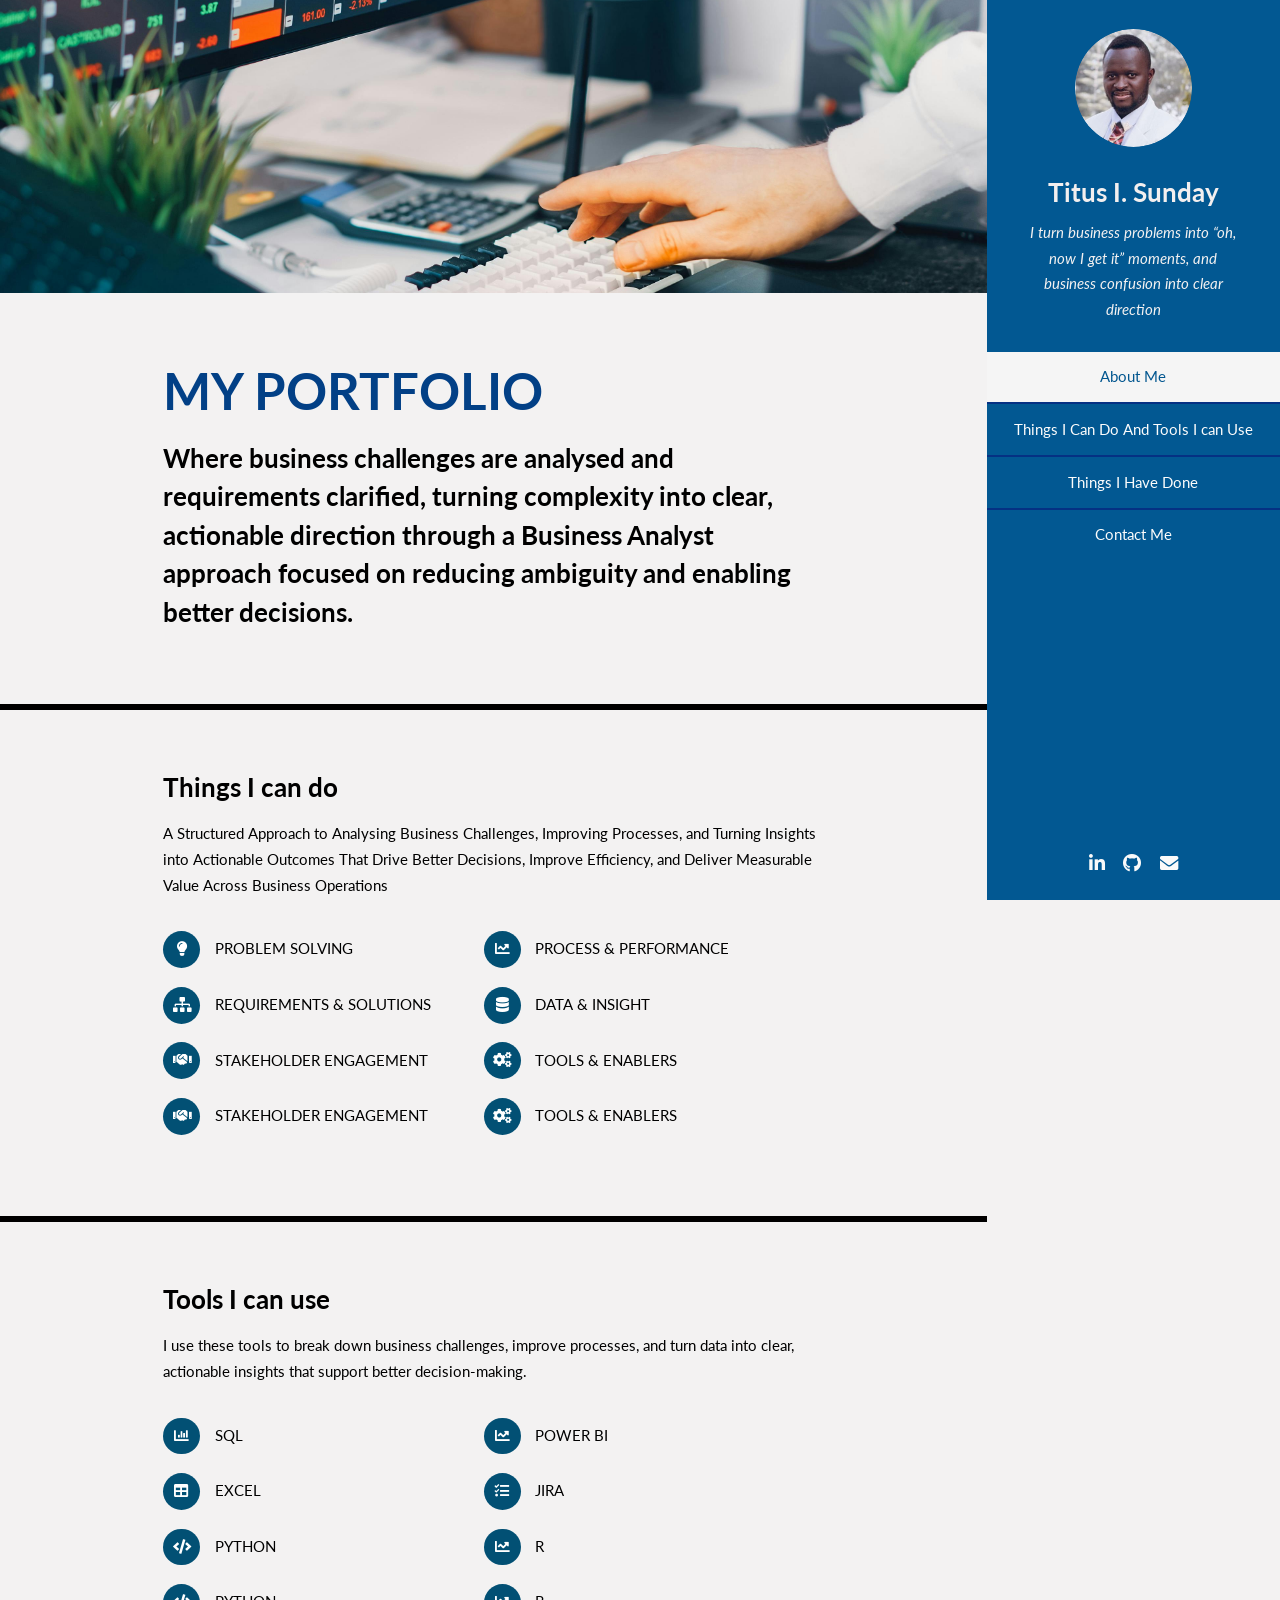
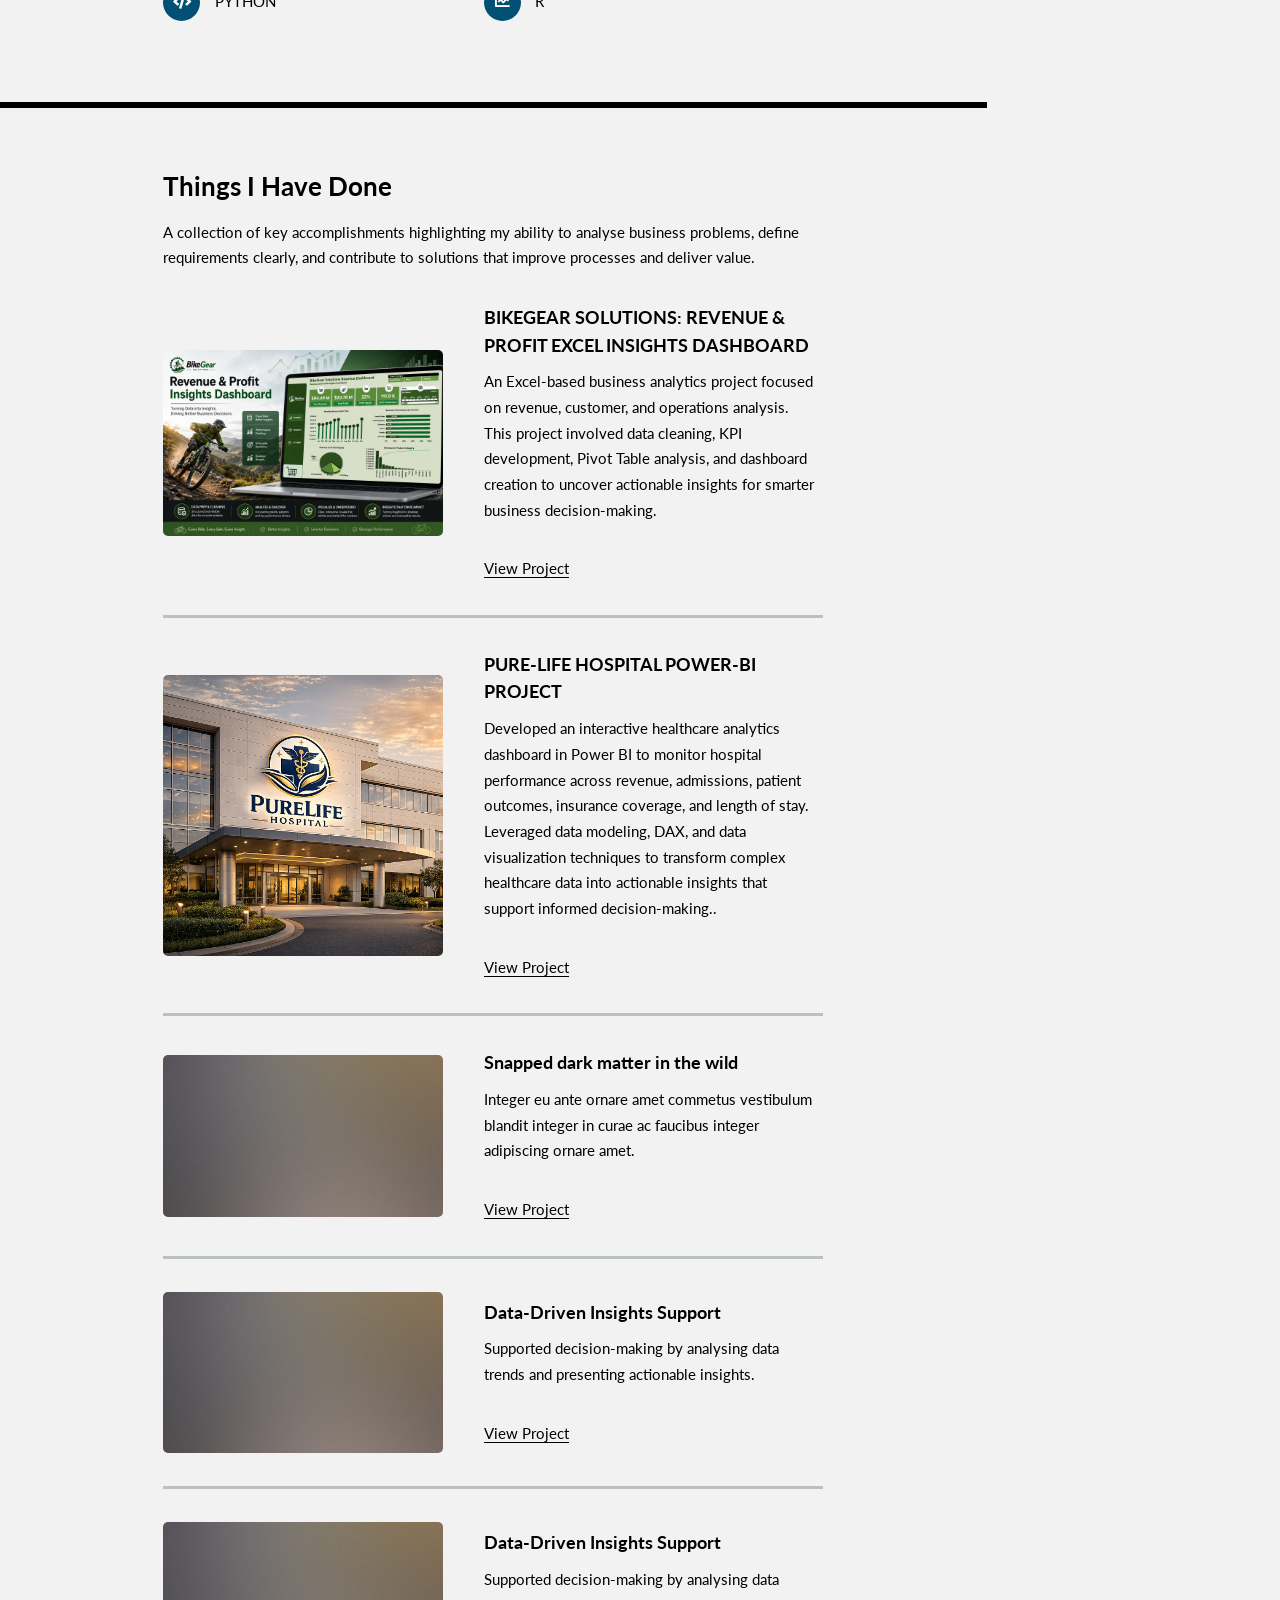
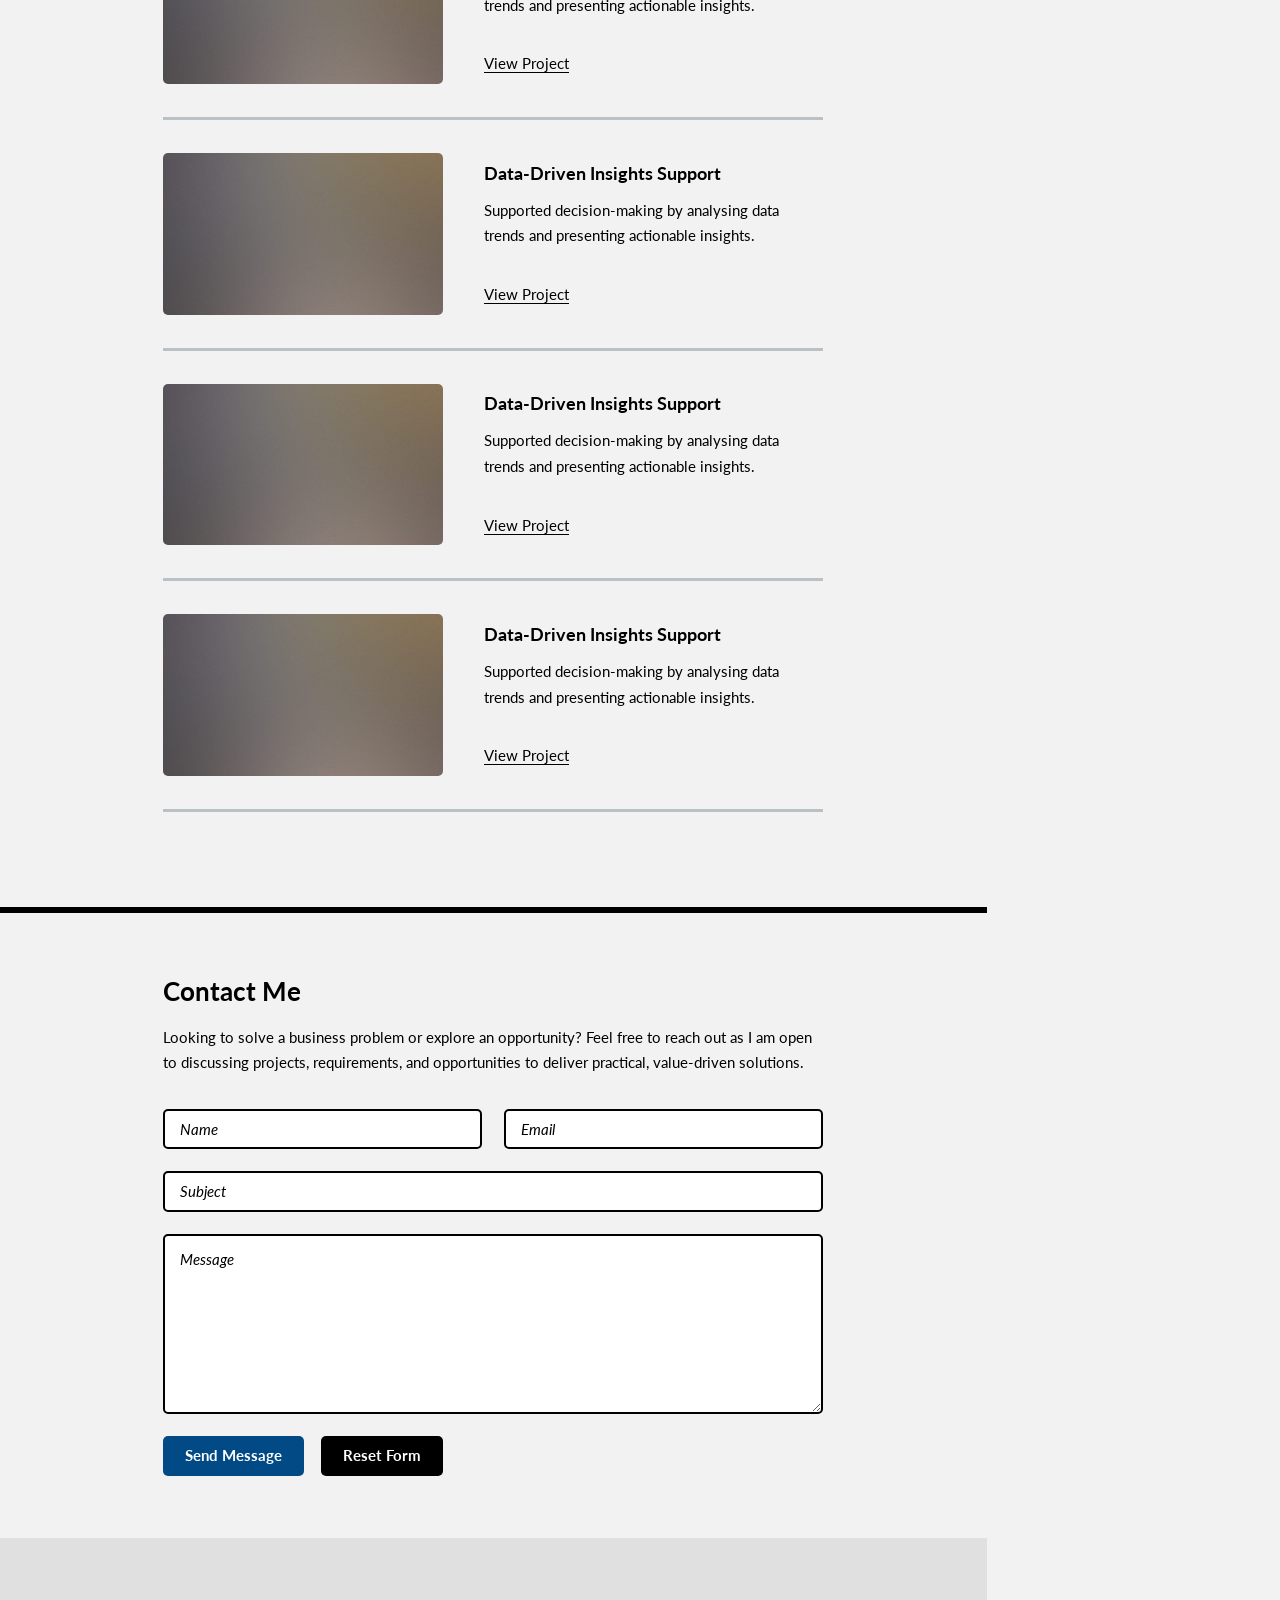
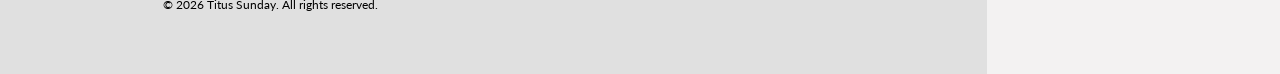
==== index.html @ af63a317 "Add files via upload" ====
<!DOCTYPE HTML>
<!--
	Read Only by HTML5 UP
	html5up.net | @ajlkn
	Free for personal and commercial use under the CCA 3.0 license (html5up.net/license)
-->
<html>
	<head>
		<title>Titus Sunday's Portfolio</title>
		<meta charset="utf-8" />
		<meta name="viewport" content="width=device-width, initial-scale=1, user-scalable=no" />
		<link rel="stylesheet" href="assets/css/main.css" />
	</head>
	<body class="is-preload">

		<!-- Header -->
			<section id="header">
				<header>
					<span class="image avatar"><img src="images/my freame.jpg" alt="" /></span>
					<h1 id="logo"><a href="#">Titus I. Sunday</a></h1>
					<p class="bold-only">
						I turn business problems into “oh, now I get it” moments, and <br />
						business confusion into clear direction
						</p>
				</header>
				<nav id="nav">
					<ul>
						<li><a href="#one" class="active">About Me</a></li>
						<li><a href="#two">Things I Can Do And Tools I can Use</a></li>
						<li><a href="#three">Things I Have Done</a></li>
						<li><a href="#four">Contact Me</a></li>
					</ul>
				</nav>
				<footer>
					<ul class="icons">
						<li><a href="https://www.linkedin.com/in/titus-sunday-69251a56?utm_source=share&utm_campaign=share_via&utm_content=profile&utm_medium=android_app" class="icon brands fa-linkedin-in"><span class="label">linkedin</span></a></li>
						<li><a href="https://github.com/titussunday07-droid?tab=projects" class="icon brands fa-github"><span class="label">Github</span></a></li>
						<li><a href="mailto:titussunday07@gmail.com" class="icon solid fa-envelope"><span class="label">Email</span></a></li>
					</ul>
				</footer>
			</section>

		<!-- Wrapper -->
			<div id="wrapper">

				<!-- Main -->
					<div id="main">

						<!-- One -->
							<section id="one">
								<div class="image main" data-position="center">
									<img src="images/baner.jpg" alt="" />
								</div>
								<div class="container">
									<header class="major">
										<h2>MY PORTFOLIO</h2>
										<p>Where business challenges are analysed and requirements clarified, turning complexity into clear, 
										   actionable direction through a Business Analyst approach focused on reducing ambiguity and enabling better decisions.</p>
									</header>
								</div>
							</section>

						
							<!-- Two -->
							<section id="two">
								<div class="container">
									<h3>Things I can do</h3>
									<p>A Structured Approach to Analysing Business Challenges, Improving Processes, and Turning Insights into Actionable Outcomes That Drive Better Decisions, Improve Efficiency, and Deliver Measurable Value Across Business Operations</p>
									<ul class="feature-icons">
										<li class="icon solid fa-lightbulb">PROBLEM SOLVING</li>
										<li class="icon solid fa-chart-line">PROCESS & PERFORMANCE</li>
										<li class="icon solid fa-sitemap">REQUIREMENTS & SOLUTIONS</li>
										<li class="icon solid fa-database">DATA & INSIGHT</li>
										<li class="icon solid fa-handshake">STAKEHOLDER ENGAGEMENT</li>
										<li class="icon solid fa-cogs">TOOLS & ENABLERS</li>
                                       <li class="icon solid fa-handshake">STAKEHOLDER ENGAGEMENT</li>
										<li class="icon solid fa-cogs">TOOLS & ENABLERS</li>									
									</ul>
								</div>
							</section>

							<!-- Two -->
							<section id="two">
								<div class="container">
									<h3>Tools I can use</h3>
									<p>I use these tools to break down business challenges, improve processes, and turn data into clear, actionable insights that support better decision-making.</p>
									<ul class="feature-icons">
										<li class="icon solid fa-chart-bar">SQL</li>
										<li class="icon solid fa-chart-line">POWER BI</li>
										<li class="icon solid fa-table">EXCEL</li>
										<li class="icon solid fa-tasks">JIRA</li>
										<li class="icon solid fa-code">PYTHON</li>
										<li class="icon solid fa-chart-line">R</li>
									    <li class="icon solid fa-code">PYTHON</li>
										<li class="icon solid fa-chart-line">R</li>
									</ul>
								</div>
							</section>

						<!-- Three -->
							<section id="three">
								<div class="container">
									<h3>Things I Have Done</h3>
									<p>A collection of key accomplishments highlighting my ability to analyse business problems, 
										define requirements clearly, and contribute to solutions that improve processes and deliver value.</p>
									<div class="features">
										<article>
											<a href="https://drive.google.com/drive/folders/1dUV_xRKzJ8UJHuHTafUfKnaojzbEAUsR?usp=sharing" class="image"><img src="images/Bike pic.png" alt="" /></a>
											<div class="inner">
												<h4>BIKEGEAR SOLUTIONS: REVENUE & PROFIT EXCEL INSIGHTS DASHBOARD</h4>
												<p>An Excel-based business analytics project focused on revenue, customer, and operations analysis. This project involved data cleaning, KPI development, Pivot Table analysis, and dashboard creation to uncover actionable insights for smarter business decision-making.</p>
											<p> <a href="https://drive.google.com/drive/folders/1dUV_xRKzJ8UJHuHTafUfKnaojzbEAUsR?usp=sharing">View Project</a></p>
											</div>
										</article>
										<article>
											<a href="https://drive.google.com/drive/folders/10Z4JCG-aVob4fZjh8_x0AYbabVJvWYgf?usp=sharing" class="image"><img src="images/Purelife Hospital Photo.png" alt="" /></a>
											<div class="inner">
												<h4>PURE-LIFE HOSPITAL POWER-BI PROJECT</h4>
												<p>Developed an interactive healthcare analytics dashboard in Power BI to monitor hospital performance across revenue, admissions, patient outcomes, insurance coverage, and length of stay. 
													Leveraged data modeling, DAX, and data visualization techniques to transform complex healthcare data into actionable insights that support informed decision-making..</p>
											<p> <a href="https://drive.google.com/drive/folders/10Z4JCG-aVob4fZjh8_x0AYbabVJvWYgf?usp=sharing">View Project</a></p>
											</div>
										</article>
										<article>
											<a href="#" class="image"><img src="images/pic03.jpg" alt="" /></a>
											<div class="inner">
												<h4>Snapped dark matter in the wild</h4>
												<p>Integer eu ante ornare amet commetus vestibulum blandit integer in curae ac faucibus integer adipiscing ornare amet.</p>
											<p> <a href="drive link">View Project</a></p>
											</div>
										</article>
										<article>
											<a href="#" class="image"><img src="images/pic03.jpg" alt="" /></a>
											<div class="inner">
												<h4>Data-Driven Insights Support</h4>
												<p>Supported decision-making by analysing data trends and presenting actionable insights.</p>
											<p> <a href="drive link">View Project</a></p>
											</div>
										</article>
										<article>
											<a href="#" class="image"><img src="images/pic03.jpg" alt="" /></a>
											<div class="inner">
												<h4>Data-Driven Insights Support</h4>
												<p>Supported decision-making by analysing data trends and presenting actionable insights.</p>
											<p> <a href="drive link">View Project</a></p>
											</div>
										</article>
										<article>
											<a href="#" class="image"><img src="images/pic03.jpg" alt="" /></a>
											<div class="inner">
												<h4>Data-Driven Insights Support</h4>
												<p>Supported decision-making by analysing data trends and presenting actionable insights.</p>
											<p> <a href="drive link">View Project</a></p>
											</div>
										</article>
										<article>
											<a href="#" class="image"><img src="images/pic03.jpg" alt="" /></a>
											<div class="inner">
												<h4>Data-Driven Insights Support</h4>
												<p>Supported decision-making by analysing data trends and presenting actionable insights.</p>
											<p> <a href="drive link">View Project</a></p>
											</div>
										</article>
										<article>
														<a href="#" class="image"><img src="images/pic03.jpg" alt="" /></a>
											<div class="inner">
												<h4>Data-Driven Insights Support</h4>
												<p>Supported decision-making by analysing data trends and presenting actionable insights.</p>
											<p> <a href="drive link">View Project</a></p>
											</div>
										</article>
										<article>
							</section>

						<!-- Four -->
							<section id="four">
    <div class="container">

        <h3>Contact Me</h3>

        <p>
            Looking to solve a business problem or explore an opportunity?
            Feel free to reach out as I am open to discussing projects,
            requirements, and opportunities to deliver practical,
            value-driven solutions.
        </p>

        <!-- FORM START -->
        <form 
            method="POST" 
            action="https://formspree.io/f/xdajkbqj"
        >

            <!-- Optional Redirect After Submit -->
            <input 
                type="hidden" 
                name="_next" 
                value="https://titussunday07-droid.github.io/analyticalproject.github.io/"
            >

            <!-- Disable Captcha -->
            <input 
                type="hidden" 
                name="_captcha" 
                value="false"
            >

            <div class="row gtr-uniform">

                <!-- Name -->
                <div class="col-6 col-12-xsmall">
                    <input 
                        type="text" 
                        name="name" 
                        id="name" 
                        placeholder="Name"
                        required
                    />
                </div>

                <!-- Email -->
                <div class="col-6 col-12-xsmall">
                    <input 
                        type="email" 
                        name="email" 
                        id="email" 
                        placeholder="Email"
                        required
                    />
                </div>

                <!-- Subject -->
                <div class="col-12">
                    <input 
                        type="text" 
                        name="subject" 
                        id="subject" 
                        placeholder="Subject"
                        required
                    />
                </div>

                <!-- Message -->
                <div class="col-12">
                    <textarea 
                        name="message" 
                        id="message" 
                        placeholder="Message" 
                        rows="6"
                        required
                    ></textarea>
                </div>

                <!-- Buttons -->
                <div class="col-12">
                    <ul class="actions">

                        <li>
                            <input 
                                type="submit" 
                                class="primary" 
                                value="Send Message" 
                            />
                        </li>

                        <li>
                            <input 
                                type="reset" 
                                value="Reset Form" 
                            />
                        </li>

                    </ul>
                </div>

            </div>
        </form>
        <!-- FORM END -->

    </div>
</section>

						<!-- Five -->
						<!--
							<section id="five">
								<div class="container">
									<h3>Elements</h3>

									<section>
										<h4>Text</h4>
										<p>This is <b>bold</b> and this is <strong>strong</strong>. This is <i>italic</i> and this is <em>emphasized</em>.
										This is <sup>superscript</sup> text and this is <sub>subscript</sub> text.
										This is <u>underlined</u> and this is code: <code>for (;;) { ... }</code>. Finally, <a href="#">this is a link</a>.</p>
										<hr />
										<header>
											<h4>Heading with a Subtitle</h4>
											<p>Lorem ipsum dolor sit amet nullam id egestas urna aliquam</p>
										</header>
										<p>Nunc lacinia ante nunc ac lobortis. Interdum adipiscing gravida odio porttitor sem non mi integer non faucibus ornare mi ut ante amet placerat aliquet. Volutpat eu sed ante lacinia sapien lorem accumsan varius montes viverra nibh in adipiscing blandit tempus accumsan.</p>
										<header>
											<h5>Heading with a Subtitle</h5>
											<p>Lorem ipsum dolor sit amet nullam id egestas urna aliquam</p>
										</header>
										<p>Nunc lacinia ante nunc ac lobortis. Interdum adipiscing gravida odio porttitor sem non mi integer non faucibus ornare mi ut ante amet placerat aliquet. Volutpat eu sed ante lacinia sapien lorem accumsan varius montes viverra nibh in adipiscing blandit tempus accumsan.</p>
										<hr />
										<h2>Heading Level 2</h2>
										<h3>Heading Level 3</h3>
										<h4>Heading Level 4</h4>
										<h5>Heading Level 5</h5>
										<h6>Heading Level 6</h6>
										<hr />
										<h5>Blockquote</h5>
										<blockquote>Fringilla nisl. Donec accumsan interdum nisi, quis tincidunt felis sagittis eget tempus euismod. Vestibulum ante ipsum primis in faucibus vestibulum. Blandit adipiscing eu felis iaculis volutpat ac adipiscing accumsan faucibus. Vestibulum ante ipsum primis in faucibus lorem ipsum dolor sit amet nullam adipiscing eu felis.</blockquote>
										<h5>Preformatted</h5>
										<pre><code>i = 0;

while (!deck.isInOrder()) {
    print 'Iteration ' + i;
    deck.shuffle();
    i++;
}

print 'It took ' + i + ' iterations to sort the deck.';</code></pre>
									</section>

									<section>
										<h4>Lists</h4>
										<div class="row">
											<div class="col-6 col-12-xsmall">
												<h5>Unordered</h5>
												<ul>
													<li>Dolor pulvinar etiam magna etiam.</li>
													<li>Sagittis adipiscing lorem eleifend.</li>
													<li>Felis enim feugiat dolore viverra.</li>
												</ul>
												<h5>Alternate</h5>
												<ul class="alt">
													<li>Dolor pulvinar etiam magna etiam.</li>
													<li>Sagittis adipiscing lorem eleifend.</li>
													<li>Felis enim feugiat dolore viverra.</li>
												</ul>
											</div>
											<div class="col-6 col-12-xsmall">
												<h5>Ordered</h5>
												<ol>
													<li>Dolor pulvinar etiam magna etiam.</li>
													<li>Etiam vel felis at lorem sed viverra.</li>
													<li>Felis enim feugiat dolore viverra.</li>
													<li>Dolor pulvinar etiam magna etiam.</li>
													<li>Etiam vel felis at lorem sed viverra.</li>
													<li>Felis enim feugiat dolore viverra.</li>
												</ol>
												<h5>Icons</h5>
												<ul class="icons">
													<li><a href="#" class="icon brands fa-twitter"><span class="label">Twitter</span></a></li>
													<li><a href="#" class="icon brands fa-facebook-f"><span class="label">Facebook</span></a></li>
													<li><a href="#" class="icon brands fa-instagram"><span class="label">Instagram</span></a></li>
													<li><a href="#" class="icon brands fa-github"><span class="label">Github</span></a></li>
													<li><a href="#" class="icon brands fa-dribbble"><span class="label">Dribbble</span></a></li>
													<li><a href="#" class="icon brands fa-tumblr"><span class="label">Tumblr</span></a></li>
												</ul>
											</div>
										</div>
										<h5>Actions</h5>
										<ul class="actions">
											<li><a href="#" class="button primary">Default</a></li>
											<li><a href="#" class="button">Default</a></li>
											<li><a href="#" class="button alt">Default</a></li>
										</ul>
										<ul class="actions small">
											<li><a href="#" class="button primary small">Small</a></li>
											<li><a href="#" class="button small">Small</a></li>
											<li><a href="#" class="button alt small">Small</a></li>
										</ul>
										<div class="row">
											<div class="col-3 col-6-medium col-12-xsmall">
												<ul class="actions stacked">
													<li><a href="#" class="button primary">Default</a></li>
													<li><a href="#" class="button">Default</a></li>
													<li><a href="#" class="button alt">Default</a></li>
												</ul>
											</div>
											<div class="col-3 col-6 col-12-xsmall">
												<ul class="actions stacked">
													<li><a href="#" class="button primary small">Small</a></li>
													<li><a href="#" class="button small">Small</a></li>
													<li><a href="#" class="button alt small">Small</a></li>
												</ul>
											</div>
											<div class="col-3 col-6-medium col-12-xsmall">
												<ul class="actions stacked">
													<li><a href="#" class="button primary fit">Default</a></li>
													<li><a href="#" class="button fit">Default</a></li>
													<li><a href="#" class="button alt fit">Default</a></li>
												</ul>
											</div>
											<div class="col-3 col-6-medium col-12-xsmall">
												<ul class="actions stacked">
													<li><a href="#" class="button primary small fit">Small</a></li>
													<li><a href="#" class="button small fit">Small</a></li>
													<li><a href="#" class="button alt small fit">Small</a></li>
												</ul>
											</div>
										</div>
									</section>

									<section>
										<h4>Table</h4>
										<h5>Default</h5>
										<div class="table-wrapper">
											<table>
												<thead>
													<tr>
														<th>Name</th>
														<th>Description</th>
														<th>Price</th>
													</tr>
												</thead>
												<tbody>
													<tr>
														<td>Item One</td>
														<td>Ante turpis integer aliquet porttitor.</td>
														<td>29.99</td>
													</tr>
													<tr>
														<td>Item Two</td>
														<td>Vis ac commodo adipiscing arcu aliquet.</td>
														<td>19.99</td>
													</tr>
													<tr>
														<td>Item Three</td>
														<td> Morbi faucibus arcu accumsan lorem.</td>
														<td>29.99</td>
													</tr>
													<tr>
														<td>Item Four</td>
														<td>Vitae integer tempus condimentum.</td>
														<td>19.99</td>
													</tr>
													<tr>
														<td>Item Five</td>
														<td>Ante turpis integer aliquet porttitor.</td>
														<td>29.99</td>
													</tr>
												</tbody>
												<tfoot>
													<tr>
														<td colspan="2"></td>
														<td>100.00</td>
													</tr>
												</tfoot>
											</table>
										</div>

										<h5>Alternate</h5>
										<div class="table-wrapper">
											<table class="alt">
												<thead>
													<tr>
														<th>Name</th>
														<th>Description</th>
														<th>Price</th>
													</tr>
												</thead>
												<tbody>
													<tr>
														<td>Item One</td>
														<td>Ante turpis integer aliquet porttitor.</td>
														<td>29.99</td>
													</tr>
													<tr>
														<td>Item Two</td>
														<td>Vis ac commodo adipiscing arcu aliquet.</td>
														<td>19.99</td>
													</tr>
													<tr>
														<td>Item Three</td>
														<td> Morbi faucibus arcu accumsan lorem.</td>
														<td>29.99</td>
													</tr>
													<tr>
														<td>Item Four</td>
														<td>Vitae integer tempus condimentum.</td>
														<td>19.99</td>
													</tr>
													<tr>
														<td>Item Five</td>
														<td>Ante turpis integer aliquet porttitor.</td>
														<td>29.99</td>
													</tr>
												</tbody>
												<tfoot>
													<tr>
														<td colspan="2"></td>
														<td>100.00</td>
													</tr>
												</tfoot>
											</table>
										</div>
									</section>

									<section>
										<h4>Buttons</h4>
										<ul class="actions">
											<li><a href="#" class="button primary">Primary</a></li>
											<li><a href="#" class="button">Default</a></li>
											<li><a href="#" class="button alt">Alternate</a></li>
										</ul>
										<ul class="actions">
											<li><a href="#" class="button primary large">Large</a></li>
											<li><a href="#" class="button">Default</a></li>
											<li><a href="#" class="button alt small">Small</a></li>
										</ul>
										<ul class="actions fit">
											<li><a href="#" class="button primary fit">Fit</a></li>
											<li><a href="#" class="button fit">Fit</a></li>
											<li><a href="#" class="button alt fit">Fit</a></li>
										</ul>
										<ul class="actions fit small">
											<li><a href="#" class="button primary fit small">Fit + Small</a></li>
											<li><a href="#" class="button fit small">Fit + Small</a></li>
											<li><a href="#" class="button alt fit small">Fit + Small</a></li>
										</ul>
										<ul class="actions">
											<li><a href="#" class="button primary icon solid fa-download">Icon</a></li>
											<li><a href="#" class="button icon solid fa-download">Icon</a></li>
											<li><a href="#" class="button alt icon solid fa-check">Icon</a></li>
										</ul>
										<ul class="actions">
											<li><span class="button primary disabled">Primary</span></li>
											<li><span class="button disabled">Default</span></li>
											<li><span class="button alt disabled">Alternate</span></li>
										</ul>
									</section>

									<section>
										<h4>Form</h4>
										<form method="post" action="#">
											<div class="row gtr-uniform">
												<div class="col-6 col-12-xsmall">
													<input type="text" name="demo-name" id="demo-name" value="" placeholder="Name" />
												</div>
												<div class="col-6 col-12-xsmall">
													<input type="email" name="demo-email" id="demo-email" value="" placeholder="Email" />
												</div>
												<div class="col-12">
													<select name="demo-category" id="demo-category">
														<option value="">- Category -</option>
														<option value="1">Manufacturing</option>
														<option value="1">Shipping</option>
														<option value="1">Administration</option>
														<option value="1">Human Resources</option>
													</select>
												</div>
												<div class="col-4 col-12-medium">
													<input type="radio" id="demo-priority-low" name="demo-priority" checked>
													<label for="demo-priority-low">Low Priority</label>
												</div>
												<div class="col-4 col-12-medium">
													<input type="radio" id="demo-priority-normal" name="demo-priority">
													<label for="demo-priority-normal">Normal Priority</label>
												</div>
												<div class="col-4 col-12-medium">
													<input type="radio" id="demo-priority-high" name="demo-priority">
													<label for="demo-priority-high">High Priority</label>
												</div>
												<div class="col-6 col-12-medium">
													<input type="checkbox" id="demo-copy" name="demo-copy">
													<label for="demo-copy">Email me a copy of this message</label>
												</div>
												<div class="col-6 col-12-medium">
													<input type="checkbox" id="demo-human" name="demo-human" checked>
													<label for="demo-human">I am a human and not a robot</label>
												</div>
												<div class="col-12">
													<textarea name="demo-message" id="demo-message" placeholder="Enter your message" rows="6"></textarea>
												</div>
												<div class="col-12">
													<ul class="actions">
														<li><input type="submit" value="Send Message" /></li>
														<li><input type="reset" value="Reset" class="alt" /></li>
													</ul>
												</div>
											</div>
										</form>
									</section>

									<section>
										<h4>Image</h4>
										<h5>Fit</h5>
										<span class="image fit"><img src="images/banner.jpg" alt="" /></span>
										<div class="box alt">
											<div class="row gtr-50 gtr-uniform">
												<div class="col-4"><span class="image fit"><img src="images/pic01.jpg" alt="" /></span></div>
												<div class="col-4"><span class="image fit"><img src="images/pic02.jpg" alt="" /></span></div>
												<div class="col-4"><span class="image fit"><img src="images/pic03.jpg" alt="" /></span></div>
												<div class="col-4"><span class="image fit"><img src="images/pic02.jpg" alt="" /></span></div>
												<div class="col-4"><span class="image fit"><img src="images/pic03.jpg" alt="" /></span></div>
												<div class="col-4"><span class="image fit"><img src="images/pic01.jpg" alt="" /></span></div>
												<div class="col-4"><span class="image fit"><img src="images/pic03.jpg" alt="" /></span></div>
												<div class="col-4"><span class="image fit"><img src="images/pic01.jpg" alt="" /></span></div>
												<div class="col-4"><span class="image fit"><img src="images/pic02.jpg" alt="" /></span></div>
											</div>
										</div>
										<h5>Left &amp; Right</h5>
										<p><span class="image left"><img src="images/avatar.jpg" alt="" /></span>Fringilla nisl. Donec accumsan interdum nisi, quis tincidunt felis sagittis eget. tempus euismod. Vestibulum ante ipsum primis in faucibus vestibulum. Blandit adipiscing eu felis iaculis volutpat ac adipiscing accumsan eu faucibus. Integer ac pellentesque praesent tincidunt felis sagittis eget. tempus euismod. Vestibulum ante ipsum primis in faucibus vestibulum. Blandit adipiscing eu felis iaculis volutpat ac adipiscing accumsan eu faucibus. Integer ac pellentesque praesent. Donec accumsan interdum nisi, quis tincidunt felis sagittis eget. tempus euismod. Vestibulum ante ipsum primis in faucibus vestibulum. Blandit adipiscing eu felis iaculis volutpat ac adipiscing accumsan eu faucibus. Integer ac pellentesque praesent tincidunt felis sagittis eget. tempus euismod. Vestibulum ante ipsum primis in faucibus vestibulum. Blandit adipiscing eu felis iaculis volutpat ac adipiscing accumsan eu faucibus. Integer ac pellentesque praesent.</p>
										<p><span class="image right"><img src="images/avatar.jpg" alt="" /></span>Fringilla nisl. Donec accumsan interdum nisi, quis tincidunt felis sagittis eget. tempus euismod. Vestibulum ante ipsum primis in faucibus vestibulum. Blandit adipiscing eu felis iaculis volutpat ac adipiscing accumsan eu faucibus. Integer ac pellentesque praesent tincidunt felis sagittis eget. tempus euismod. Vestibulum ante ipsum primis in faucibus vestibulum. Blandit adipiscing eu felis iaculis volutpat ac adipiscing accumsan eu faucibus. Integer ac pellentesque praesent. Donec accumsan interdum nisi, quis tincidunt felis sagittis eget. tempus euismod. Vestibulum ante ipsum primis in faucibus vestibulum. Blandit adipiscing eu felis iaculis volutpat ac adipiscing accumsan eu faucibus. Integer ac pellentesque praesent tincidunt felis sagittis eget. tempus euismod. Vestibulum ante ipsum primis in faucibus vestibulum. Blandit adipiscing eu felis iaculis volutpat ac adipiscing accumsan eu faucibus. Integer ac pellentesque praesent.</p>
									</section>

								</div>
							</section>
						-->

					</div>

				<!-- Footer -->
					<section id="footer">
						<div class="container">
							<ul class="copyright">
								<li>&copy; <script>document.write(new Date().getFullYear())</script> Titus Sunday. All rights reserved.</li>
							</ul>
						</div>
					</section>

			</div>

		<!-- Scripts -->
			<script src="assets/js/jquery.min.js"></script>
			<script src="assets/js/jquery.scrollex.min.js"></script>
			<script src="assets/js/jquery.scrolly.min.js"></script>
			<script src="assets/js/browser.min.js"></script>
			<script src="assets/js/breakpoints.min.js"></script>
			<script src="assets/js/util.js"></script>
			<script src="assets/js/main.js"></script>

	</body>
</html>
---- assets/css/main.css ----
@import url("fontawesome-all.min.css");
@import url("https://fonts.googleapis.com/css?family=Lato:400,400italic,700,700italic|Source+Code+Pro:400");

/*
	Read Only by HTML5 UP
	html5up.net | @ajlkn
	Free for personal and commercial use under the CCA 3.0 license (html5up.net/license)
*/

html, body, div, span, applet, object,
iframe, h1, h2, h3, h4, h5, h6, p, blockquote,
pre, a, abbr, acronym, address, big, cite,
code, del, dfn, em, img, ins, kbd, q, s, samp,
small, strike, strong, sub, sup, tt, var, b,
u, i, center, dl, dt, dd, ol, ul, li, fieldset,
form, label, legend, table, caption, tbody,
tfoot, thead, tr, th, td, article, aside,
canvas, details, embed, figure, figcaption,
footer, header, hgroup, menu, nav, output, ruby,
section, summary, time, mark, audio, video {
	margin: 0;
	padding: 0;
	border: 0;
	font-size: 100%;
	font: inherit;
	vertical-align: baseline;}

article, aside, details, figcaption, figure,
footer, header, hgroup, menu, nav, section {
	display: block;}

body {
	line-height: 1;
}

ol, ul {
	list-style: none;
}

blockquote, q {
	quotes: none;
}

	blockquote:before, blockquote:after, q:before, q:after {
		content: '';
		content: none;
	}

table {
	border-collapse: collapse;
	border-spacing: 0;
}

body {
	-webkit-text-size-adjust: none;
}

mark {
	background-color: transparent;
	color: inherit;
}

input::-moz-focus-inner {
	border: 0;
	padding: 0;
}

input, select, textarea {
	-moz-appearance: none;
	-webkit-appearance: none;
	-ms-appearance: none;
	appearance: none;
}

/* Basic */

	html {
		box-sizing: border-box;
	}

	*, *:before, *:after {
		box-sizing: inherit;
	}

	body {
		background: #000000;
	}

		body.is-preload *, body.is-preload *:before, body.is-preload *:after {
			-moz-animation: none !important;
			-webkit-animation: none !important;
			-ms-animation: none !important;
			animation: none !important;
			-moz-transition: none !important;
			-webkit-transition: none !important;
			-ms-transition: none !important;
			transition: none !important;
		}

	body, input, select, textarea {
		color: #000000;
		font-family: "Lato", sans-serif;
		font-size: 16pt;
		font-weight: 400;
		line-height: 1.75em;
	}

	a {
		-moz-transition: color 0.2s ease-in-out, border-color 0.2s ease-in-out;
		-webkit-transition: color 0.2s ease-in-out, border-color 0.2s ease-in-out;
		-ms-transition: color 0.2s ease-in-out, border-color 0.2s ease-in-out;
		transition: color 0.2s ease-in-out, border-color 0.2s ease-in-out;
		border-bottom: solid 1px #000000;
		color: inherit;
		text-decoration: none;
	}

		a:hover {
			border-bottom-color: transparent;
			color: #044e8a !important;
		}

	strong, b {
		color: #000000;
		font-weight: 700;
	}

	em, i {
		font-style: italic;
	}

	p {
		margin: 0 0 2.25em 0;
	}

	h1, h2, h3, h4, h5, h6 {
		color: #000000;
		font-weight: 700;
		line-height: 1em;
		margin: 0 0 0.5625em 0;
	}

		h1 a, h2 a, h3 a, h4 a, h5 a, h6 a {
			border: 0;
			color: inherit;
			text-decoration: none;
		}

	h2 {
		font-size: 2em;
		line-height: 1.5em;
	}

	h3 {
		font-size: 1.75em;
		line-height: 1.5em;
	}

	h4 {
		font-size: 1.25em;
		line-height: 1.5em;
	}

	h5 {
		font-size: 0.9em;
		line-height: 1.5em;
	}

	h6 {
		font-size: 0.7em;
		line-height: 1.5em;
	}

	sub {
		font-size: 0.8em;
		position: relative;
		top: 0.5em;
	}

	sup {
		font-size: 0.8em;
		position: relative;
		top: -0.5em;
	}

	hr {
		border: 0;
		border-bottom: solid 2px #000000;
		margin: 2.25em 0;
	}

		hr.major {
			margin: 3.375em 0;
		}

	blockquote {
		border-left: solid 8px #000000;
		font-style: italic;
		margin: 0 0 2.25em 0;
		padding: 0.5em 0 0.5em 2em;
	}

	code {
		background: #000000;
		border-radius: 5px;
		color: #000000;
		font-family: "Source Code Pro", monospace;
		font-size: 0.9em;
		margin: 0 0.25em;
		padding: 0.25em 0.65em;
	}

	pre {
		font-family: "Source Code Pro", monospace;
		font-size: 0.9em;
		margin: 0 0 2.25em 0;
	}

		pre code {
			-webkit-overflow-scrolling: touch;
			display: block;
			line-height: 1.5em;
			overflow-x: auto;
			padding: 1em 1.5em;
		}

	.align-left {
		text-align: left;
	}

	.align-center {
		text-align: center;
	}

	.align-right {
		text-align: right;
	}

/* Row */

	.row {
		display: flex;
		flex-wrap: wrap;
		box-sizing: border-box;
		align-items: stretch;
	}

		.row > * {
			box-sizing: border-box;
		}

		.row.gtr-uniform > * > :last-child {
			margin-bottom: 0;
		}

		.row.aln-left {
			justify-content: flex-start;
		}

		.row.aln-center {
			justify-content: center;
		}

		.row.aln-right {
			justify-content: flex-end;
		}

		.row.aln-top {
			align-items: flex-start;
		}

		.row.aln-middle {
			align-items: center;
		}

		.row.aln-bottom {
			align-items: flex-end;
		}

		.row > .imp {
			order: -1;
		}

		.row > .col-1 {
			width: 8.33333%;
		}

		.row > .off-1 {
			margin-left: 8.33333%;
		}

		.row > .col-2 {
			width: 16.66667%;
		}

		.row > .off-2 {
			margin-left: 16.66667%;
		}

		.row > .col-3 {
			width: 25%;
		}

		.row > .off-3 {
			margin-left: 25%;
		}

		.row > .col-4 {
			width: 33.33333%;
		}

		.row > .off-4 {
			margin-left: 33.33333%;
		}

		.row > .col-5 {
			width: 41.66667%;
		}

		.row > .off-5 {
			margin-left: 41.66667%;
		}

		.row > .col-6 {
			width: 50%;
		}

		.row > .off-6 {
			margin-left: 50%;
		}

		.row > .col-7 {
			width: 58.33333%;
		}

		.row > .off-7 {
			margin-left: 58.33333%;
		}

		.row > .col-8 {
			width: 66.66667%;
		}

		.row > .off-8 {
			margin-left: 66.66667%;
		}

		.row > .col-9 {
			width: 75%;
		}

		.row > .off-9 {
			margin-left: 75%;
		}

		.row > .col-10 {
			width: 83.33333%;
		}

		.row > .off-10 {
			margin-left: 83.33333%;
		}

		.row > .col-11 {
			width: 91.66667%;
		}

		.row > .off-11 {
			margin-left: 91.66667%;
		}

		.row > .col-12 {
			width: 100%;
		}

		.row > .off-12 {
			margin-left: 100%;
		}

		.row.gtr-0 {
			margin-top: 0;
			margin-left: 0em;
		}

			.row.gtr-0 > * {
				padding: 0 0 0 0em;
			}

			.row.gtr-0.gtr-uniform {
				margin-top: 0em;
			}

				.row.gtr-0.gtr-uniform > * {
					padding-top: 0em;
				}

		.row.gtr-25 {
			margin-top: 0;
			margin-left: -0.5em;
		}

			.row.gtr-25 > * {
				padding: 0 0 0 0.5em;
			}

			.row.gtr-25.gtr-uniform {
				margin-top: -0.5em;
			}

				.row.gtr-25.gtr-uniform > * {
					padding-top: 0.5em;
				}

		.row.gtr-50 {
			margin-top: 0;
			margin-left: -1em;
		}

			.row.gtr-50 > * {
				padding: 0 0 0 1em;
			}

			.row.gtr-50.gtr-uniform {
				margin-top: -1em;
			}

				.row.gtr-50.gtr-uniform > * {
					padding-top: 1em;
				}

		.row {
			margin-top: 0;
			margin-left: -2em;
		}

			.row > * {
				padding: 0 0 0 2em;
			}

			.row.gtr-uniform {
				margin-top: -2em;
			}

				.row.gtr-uniform > * {
					padding-top: 2em;
				}

		.row.gtr-150 {
			margin-top: 0;
			margin-left: -3em;
		}

			.row.gtr-150 > * {
				padding: 0 0 0 3em;
			}

			.row.gtr-150.gtr-uniform {
				margin-top: -3em;
			}

				.row.gtr-150.gtr-uniform > * {
					padding-top: 3em;
				}

		.row.gtr-200 {
			margin-top: 0;
			margin-left: -4em;
		}

			.row.gtr-200 > * {
				padding: 0 0 0 4em;
			}

			.row.gtr-200.gtr-uniform {
				margin-top: -4em;
			}

				.row.gtr-200.gtr-uniform > * {
					padding-top: 4em;
				}

		@media screen and (max-width: 1680px) {

			.row {
				display: flex;
				flex-wrap: wrap;
				box-sizing: border-box;
				align-items: stretch;
			}

				.row > * {
					box-sizing: border-box;
				}

				.row.gtr-uniform > * > :last-child {
					margin-bottom: 0;
				}

				.row.aln-left {
					justify-content: flex-start;
				}

				.row.aln-center {
					justify-content: center;
				}

				.row.aln-right {
					justify-content: flex-end;
				}

				.row.aln-top {
					align-items: flex-start;
				}

				.row.aln-middle {
					align-items: center;
				}

				.row.aln-bottom {
					align-items: flex-end;
				}

				.row > .imp-xlarge {
					order: -1;
				}

				.row > .col-1-xlarge {
					width: 8.33333%;
				}

				.row > .off-1-xlarge {
					margin-left: 8.33333%;
				}

				.row > .col-2-xlarge {
					width: 16.66667%;
				}

				.row > .off-2-xlarge {
					margin-left: 16.66667%;
				}

				.row > .col-3-xlarge {
					width: 25%;
				}

				.row > .off-3-xlarge {
					margin-left: 25%;
				}

				.row > .col-4-xlarge {
					width: 33.33333%;
				}

				.row > .off-4-xlarge {
					margin-left: 33.33333%;
				}

				.row > .col-5-xlarge {
					width: 41.66667%;
				}

				.row > .off-5-xlarge {
					margin-left: 41.66667%;
				}

				.row > .col-6-xlarge {
					width: 50%;
				}

				.row > .off-6-xlarge {
					margin-left: 50%;
				}

				.row > .col-7-xlarge {
					width: 58.33333%;
				}

				.row > .off-7-xlarge {
					margin-left: 58.33333%;
				}

				.row > .col-8-xlarge {
					width: 66.66667%;
				}

				.row > .off-8-xlarge {
					margin-left: 66.66667%;
				}

				.row > .col-9-xlarge {
					width: 75%;
				}

				.row > .off-9-xlarge {
					margin-left: 75%;
				}

				.row > .col-10-xlarge {
					width: 83.33333%;
				}

				.row > .off-10-xlarge {
					margin-left: 83.33333%;
				}

				.row > .col-11-xlarge {
					width: 91.66667%;
				}

				.row > .off-11-xlarge {
					margin-left: 91.66667%;
				}

				.row > .col-12-xlarge {
					width: 100%;
				}

				.row > .off-12-xlarge {
					margin-left: 100%;
				}

				.row.gtr-0 {
					margin-top: 0;
					margin-left: 0em;
				}

					.row.gtr-0 > * {
						padding: 0 0 0 0em;
					}

					.row.gtr-0.gtr-uniform {
						margin-top: 0em;
					}

						.row.gtr-0.gtr-uniform > * {
							padding-top: 0em;
						}

				.row.gtr-25 {
					margin-top: 0;
					margin-left: -0.5em;
				}

					.row.gtr-25 > * {
						padding: 0 0 0 0.5em;
					}

					.row.gtr-25.gtr-uniform {
						margin-top: -0.5em;
					}

						.row.gtr-25.gtr-uniform > * {
							padding-top: 0.5em;
						}

				.row.gtr-50 {
					margin-top: 0;
					margin-left: -1em;
				}

					.row.gtr-50 > * {
						padding: 0 0 0 1em;
					}

					.row.gtr-50.gtr-uniform {
						margin-top: -1em;
					}

						.row.gtr-50.gtr-uniform > * {
							padding-top: 1em;
						}

				.row {
					margin-top: 0;
					margin-left: -2em;
				}

					.row > * {
						padding: 0 0 0 2em;
					}

					.row.gtr-uniform {
						margin-top: -2em;
					}

						.row.gtr-uniform > * {
							padding-top: 2em;
						}

				.row.gtr-150 {
					margin-top: 0;
					margin-left: -3em;
				}

					.row.gtr-150 > * {
						padding: 0 0 0 3em;
					}

					.row.gtr-150.gtr-uniform {
						margin-top: -3em;
					}

						.row.gtr-150.gtr-uniform > * {
							padding-top: 3em;
						}

				.row.gtr-200 {
					margin-top: 0;
					margin-left: -4em;
				}

					.row.gtr-200 > * {
						padding: 0 0 0 4em;
					}

					.row.gtr-200.gtr-uniform {
						margin-top: -4em;
					}

						.row.gtr-200.gtr-uniform > * {
							padding-top: 4em;
						}

		}

		@media screen and (max-width: 1280px) {

			.row {
				display: flex;
				flex-wrap: wrap;
				box-sizing: border-box;
				align-items: stretch;
			}

				.row > * {
					box-sizing: border-box;
				}

				.row.gtr-uniform > * > :last-child {
					margin-bottom: 0;
				}

				.row.aln-left {
					justify-content: flex-start;
				}

				.row.aln-center {
					justify-content: center;
				}

				.row.aln-right {
					justify-content: flex-end;
				}

				.row.aln-top {
					align-items: flex-start;
				}

				.row.aln-middle {
					align-items: center;
				}

				.row.aln-bottom {
					align-items: flex-end;
				}

				.row > .imp-large {
					order: -1;
				}

				.row > .col-1-large {
					width: 8.33333%;
				}

				.row > .off-1-large {
					margin-left: 8.33333%;
				}

				.row > .col-2-large {
					width: 16.66667%;
				}

				.row > .off-2-large {
					margin-left: 16.66667%;
				}

				.row > .col-3-large {
					width: 25%;
				}

				.row > .off-3-large {
					margin-left: 25%;
				}

				.row > .col-4-large {
					width: 33.33333%;
				}

				.row > .off-4-large {
					margin-left: 33.33333%;
				}

				.row > .col-5-large {
					width: 41.66667%;
				}

				.row > .off-5-large {
					margin-left: 41.66667%;
				}

				.row > .col-6-large {
					width: 50%;
				}

				.row > .off-6-large {
					margin-left: 50%;
				}

				.row > .col-7-large {
					width: 58.33333%;
				}

				.row > .off-7-large {
					margin-left: 58.33333%;
				}

				.row > .col-8-large {
					width: 66.66667%;
				}

				.row > .off-8-large {
					margin-left: 66.66667%;
				}

				.row > .col-9-large {
					width: 75%;
				}

				.row > .off-9-large {
					margin-left: 75%;
				}

				.row > .col-10-large {
					width: 83.33333%;
				}

				.row > .off-10-large {
					margin-left: 83.33333%;
				}

				.row > .col-11-large {
					width: 91.66667%;
				}

				.row > .off-11-large {
					margin-left: 91.66667%;
				}

				.row > .col-12-large {
					width: 100%;
				}

				.row > .off-12-large {
					margin-left: 100%;
				}

				.row.gtr-0 {
					margin-top: 0;
					margin-left: 0em;
				}

					.row.gtr-0 > * {
						padding: 0 0 0 0em;
					}

					.row.gtr-0.gtr-uniform {
						margin-top: 0em;
					}

						.row.gtr-0.gtr-uniform > * {
							padding-top: 0em;
						}

				.row.gtr-25 {
					margin-top: 0;
					margin-left: -0.375em;
				}

					.row.gtr-25 > * {
						padding: 0 0 0 0.375em;
					}

					.row.gtr-25.gtr-uniform {
						margin-top: -0.375em;
					}

						.row.gtr-25.gtr-uniform > * {
							padding-top: 0.375em;
						}

				.row.gtr-50 {
					margin-top: 0;
					margin-left: -0.75em;
				}

					.row.gtr-50 > * {
						padding: 0 0 0 0.75em;
					}

					.row.gtr-50.gtr-uniform {
						margin-top: -0.75em;
					}

						.row.gtr-50.gtr-uniform > * {
							padding-top: 0.75em;
						}

				.row {
					margin-top: 0;
					margin-left: -1.5em;
				}

					.row > * {
						padding: 0 0 0 1.5em;
					}

					.row.gtr-uniform {
						margin-top: -1.5em;
					}

						.row.gtr-uniform > * {
							padding-top: 1.5em;
						}

				.row.gtr-150 {
					margin-top: 0;
					margin-left: -2.25em;
				}

					.row.gtr-150 > * {
						padding: 0 0 0 2.25em;
					}

					.row.gtr-150.gtr-uniform {
						margin-top: -2.25em;
					}

						.row.gtr-150.gtr-uniform > * {
							padding-top: 2.25em;
						}

				.row.gtr-200 {
					margin-top: 0;
					margin-left: -3em;
				}

					.row.gtr-200 > * {
						padding: 0 0 0 3em;
					}

					.row.gtr-200.gtr-uniform {
						margin-top: -3em;
					}

						.row.gtr-200.gtr-uniform > * {
							padding-top: 3em;
						}

		}

		@media screen and (max-width: 1024px) {

			.row {
				display: flex;
				flex-wrap: wrap;
				box-sizing: border-box;
				align-items: stretch;
			}

				.row > * {
					box-sizing: border-box;
				}

				.row.gtr-uniform > * > :last-child {
					margin-bottom: 0;
				}

				.row.aln-left {
					justify-content: flex-start;
				}

				.row.aln-center {
					justify-content: center;
				}

				.row.aln-right {
					justify-content: flex-end;
				}

				.row.aln-top {
					align-items: flex-start;
				}

				.row.aln-middle {
					align-items: center;
				}

				.row.aln-bottom {
					align-items: flex-end;
				}

				.row > .imp-medium {
					order: -1;
				}

				.row > .col-1-medium {
					width: 8.33333%;
				}

				.row > .off-1-medium {
					margin-left: 8.33333%;
				}

				.row > .col-2-medium {
					width: 16.66667%;
				}

				.row > .off-2-medium {
					margin-left: 16.66667%;
				}

				.row > .col-3-medium {
					width: 25%;
				}

				.row > .off-3-medium {
					margin-left: 25%;
				}

				.row > .col-4-medium {
					width: 33.33333%;
				}

				.row > .off-4-medium {
					margin-left: 33.33333%;
				}

				.row > .col-5-medium {
					width: 41.66667%;
				}

				.row > .off-5-medium {
					margin-left: 41.66667%;
				}

				.row > .col-6-medium {
					width: 50%;
				}

				.row > .off-6-medium {
					margin-left: 50%;
				}

				.row > .col-7-medium {
					width: 58.33333%;
				}

				.row > .off-7-medium {
					margin-left: 58.33333%;
				}

				.row > .col-8-medium {
					width: 66.66667%;
				}

				.row > .off-8-medium {
					margin-left: 66.66667%;
				}

				.row > .col-9-medium {
					width: 75%;
				}

				.row > .off-9-medium {
					margin-left: 75%;
				}

				.row > .col-10-medium {
					width: 83.33333%;
				}

				.row > .off-10-medium {
					margin-left: 83.33333%;
				}

				.row > .col-11-medium {
					width: 91.66667%;
				}

				.row > .off-11-medium {
					margin-left: 91.66667%;
				}

				.row > .col-12-medium {
					width: 100%;
				}

				.row > .off-12-medium {
					margin-left: 100%;
				}

				.row.gtr-0 {
					margin-top: 0;
					margin-left: 0em;
				}

					.row.gtr-0 > * {
						padding: 0 0 0 0em;
					}

					.row.gtr-0.gtr-uniform {
						margin-top: 0em;
					}

						.row.gtr-0.gtr-uniform > * {
							padding-top: 0em;
						}

				.row.gtr-25 {
					margin-top: 0;
					margin-left: -0.375em;
				}

					.row.gtr-25 > * {
						padding: 0 0 0 0.375em;
					}

					.row.gtr-25.gtr-uniform {
						margin-top: -0.375em;
					}

						.row.gtr-25.gtr-uniform > * {
							padding-top: 0.375em;
						}

				.row.gtr-50 {
					margin-top: 0;
					margin-left: -0.75em;
				}

					.row.gtr-50 > * {
						padding: 0 0 0 0.75em;
					}

					.row.gtr-50.gtr-uniform {
						margin-top: -0.75em;
					}

						.row.gtr-50.gtr-uniform > * {
							padding-top: 0.75em;
						}

				.row {
					margin-top: 0;
					margin-left: -1.5em;
				}

					.row > * {
						padding: 0 0 0 1.5em;
					}

					.row.gtr-uniform {
						margin-top: -1.5em;
					}

						.row.gtr-uniform > * {
							padding-top: 1.5em;
						}

				.row.gtr-150 {
					margin-top: 0;
					margin-left: -2.25em;
				}

					.row.gtr-150 > * {
						padding: 0 0 0 2.25em;
					}

					.row.gtr-150.gtr-uniform {
						margin-top: -2.25em;
					}

						.row.gtr-150.gtr-uniform > * {
							padding-top: 2.25em;
						}

				.row.gtr-200 {
					margin-top: 0;
					margin-left: -3em;
				}

					.row.gtr-200 > * {
						padding: 0 0 0 3em;
					}

					.row.gtr-200.gtr-uniform {
						margin-top: -3em;
					}

						.row.gtr-200.gtr-uniform > * {
							padding-top: 3em;
						}

		}

		@media screen and (max-width: 736px) {

			.row {
				display: flex;
				flex-wrap: wrap;
				box-sizing: border-box;
				align-items: stretch;
			}

				.row > * {
					box-sizing: border-box;
				}

				.row.gtr-uniform > * > :last-child {
					margin-bottom: 0;
				}

				.row.aln-left {
					justify-content: flex-start;
				}

				.row.aln-center {
					justify-content: center;
				}

				.row.aln-right {
					justify-content: flex-end;
				}

				.row.aln-top {
					align-items: flex-start;
				}

				.row.aln-middle {
					align-items: center;
				}

				.row.aln-bottom {
					align-items: flex-end;
				}

				.row > .imp-small {
					order: -1;
				}

				.row > .col-1-small {
					width: 8.33333%;
				}

				.row > .off-1-small {
					margin-left: 8.33333%;
				}

				.row > .col-2-small {
					width: 16.66667%;
				}

				.row > .off-2-small {
					margin-left: 16.66667%;
				}

				.row > .col-3-small {
					width: 25%;
				}

				.row > .off-3-small {
					margin-left: 25%;
				}

				.row > .col-4-small {
					width: 33.33333%;
				}

				.row > .off-4-small {
					margin-left: 33.33333%;
				}

				.row > .col-5-small {
					width: 41.66667%;
				}

				.row > .off-5-small {
					margin-left: 41.66667%;
				}

				.row > .col-6-small {
					width: 50%;
				}

				.row > .off-6-small {
					margin-left: 50%;
				}

				.row > .col-7-small {
					width: 58.33333%;
				}

				.row > .off-7-small {
					margin-left: 58.33333%;
				}

				.row > .col-8-small {
					width: 66.66667%;
				}

				.row > .off-8-small {
					margin-left: 66.66667%;
				}

				.row > .col-9-small {
					width: 75%;
				}

				.row > .off-9-small {
					margin-left: 75%;
				}

				.row > .col-10-small {
					width: 83.33333%;
				}

				.row > .off-10-small {
					margin-left: 83.33333%;
				}

				.row > .col-11-small {
					width: 91.66667%;
				}

				.row > .off-11-small {
					margin-left: 91.66667%;
				}

				.row > .col-12-small {
					width: 100%;
				}

				.row > .off-12-small {
					margin-left: 100%;
				}

				.row.gtr-0 {
					margin-top: 0;
					margin-left: 0em;
				}

					.row.gtr-0 > * {
						padding: 0 0 0 0em;
					}

					.row.gtr-0.gtr-uniform {
						margin-top: 0em;
					}

						.row.gtr-0.gtr-uniform > * {
							padding-top: 0em;
						}

				.row.gtr-25 {
					margin-top: 0;
					margin-left: -0.3125em;
				}

					.row.gtr-25 > * {
						padding: 0 0 0 0.3125em;
					}

					.row.gtr-25.gtr-uniform {
						margin-top: -0.3125em;
					}

						.row.gtr-25.gtr-uniform > * {
							padding-top: 0.3125em;
						}

				.row.gtr-50 {
					margin-top: 0;
					margin-left: -0.625em;
				}

					.row.gtr-50 > * {
						padding: 0 0 0 0.625em;
					}

					.row.gtr-50.gtr-uniform {
						margin-top: -0.625em;
					}

						.row.gtr-50.gtr-uniform > * {
							padding-top: 0.625em;
						}

				.row {
					margin-top: 0;
					margin-left: -1.25em;
				}

					.row > * {
						padding: 0 0 0 1.25em;
					}

					.row.gtr-uniform {
						margin-top: -1.25em;
					}

						.row.gtr-uniform > * {
							padding-top: 1.25em;
						}

				.row.gtr-150 {
					margin-top: 0;
					margin-left: -1.875em;
				}

					.row.gtr-150 > * {
						padding: 0 0 0 1.875em;
					}

					.row.gtr-150.gtr-uniform {
						margin-top: -1.875em;
					}

						.row.gtr-150.gtr-uniform > * {
							padding-top: 1.875em;
						}

				.row.gtr-200 {
					margin-top: 0;
					margin-left: -2.5em;
				}

					.row.gtr-200 > * {
						padding: 0 0 0 2.5em;
					}

					.row.gtr-200.gtr-uniform {
						margin-top: -2.5em;
					}

						.row.gtr-200.gtr-uniform > * {
							padding-top: 2.5em;
						}

		}

		@media screen and (max-width: 480px) {

			.row {
				display: flex;
				flex-wrap: wrap;
				box-sizing: border-box;
				align-items: stretch;
			}

				.row > * {
					box-sizing: border-box;
				}

				.row.gtr-uniform > * > :last-child {
					margin-bottom: 0;
				}

				.row.aln-left {
					justify-content: flex-start;
				}

				.row.aln-center {
					justify-content: center;
				}

				.row.aln-right {
					justify-content: flex-end;
				}

				.row.aln-top {
					align-items: flex-start;
				}

				.row.aln-middle {
					align-items: center;
				}

				.row.aln-bottom {
					align-items: flex-end;
				}

				.row > .imp-xsmall {
					order: -1;
				}

				.row > .col-1-xsmall {
					width: 8.33333%;
				}

				.row > .off-1-xsmall {
					margin-left: 8.33333%;
				}

				.row > .col-2-xsmall {
					width: 16.66667%;
				}

				.row > .off-2-xsmall {
					margin-left: 16.66667%;
				}

				.row > .col-3-xsmall {
					width: 25%;
				}

				.row > .off-3-xsmall {
					margin-left: 25%;
				}

				.row > .col-4-xsmall {
					width: 33.33333%;
				}

				.row > .off-4-xsmall {
					margin-left: 33.33333%;
				}

				.row > .col-5-xsmall {
					width: 41.66667%;
				}

				.row > .off-5-xsmall {
					margin-left: 41.66667%;
				}

				.row > .col-6-xsmall {
					width: 50%;
				}

				.row > .off-6-xsmall {
					margin-left: 50%;
				}

				.row > .col-7-xsmall {
					width: 58.33333%;
				}

				.row > .off-7-xsmall {
					margin-left: 58.33333%;
				}

				.row > .col-8-xsmall {
					width: 66.66667%;
				}

				.row > .off-8-xsmall {
					margin-left: 66.66667%;
				}

				.row > .col-9-xsmall {
					width: 75%;
				}

				.row > .off-9-xsmall {
					margin-left: 75%;
				}

				.row > .col-10-xsmall {
					width: 83.33333%;
				}

				.row > .off-10-xsmall {
					margin-left: 83.33333%;
				}

				.row > .col-11-xsmall {
					width: 91.66667%;
				}

				.row > .off-11-xsmall {
					margin-left: 91.66667%;
				}

				.row > .col-12-xsmall {
					width: 100%;
				}

				.row > .off-12-xsmall {
					margin-left: 100%;
				}

				.row.gtr-0 {
					margin-top: 0;
					margin-left: 0em;
				}

					.row.gtr-0 > * {
						padding: 0 0 0 0em;
					}

					.row.gtr-0.gtr-uniform {
						margin-top: 0em;
					}

						.row.gtr-0.gtr-uniform > * {
							padding-top: 0em;
						}

				.row.gtr-25 {
					margin-top: 0;
					margin-left: -0.3125em;
				}

					.row.gtr-25 > * {
						padding: 0 0 0 0.3125em;
					}

					.row.gtr-25.gtr-uniform {
						margin-top: -0.3125em;
					}

						.row.gtr-25.gtr-uniform > * {
							padding-top: 0.3125em;
						}

				.row.gtr-50 {
					margin-top: 0;
					margin-left: -0.625em;
				}

					.row.gtr-50 > * {
						padding: 0 0 0 0.625em;
					}

					.row.gtr-50.gtr-uniform {
						margin-top: -0.625em;
					}

						.row.gtr-50.gtr-uniform > * {
							padding-top: 0.625em;
						}

				.row {
					margin-top: 0;
					margin-left: -1.25em;
				}

					.row > * {
						padding: 0 0 0 1.25em;
					}

					.row.gtr-uniform {
						margin-top: -1.25em;
					}

						.row.gtr-uniform > * {
							padding-top: 1.25em;
						}

				.row.gtr-150 {
					margin-top: 0;
					margin-left: -1.875em;
				}

					.row.gtr-150 > * {
						padding: 0 0 0 1.875em;
					}

					.row.gtr-150.gtr-uniform {
						margin-top: -1.875em;
					}

						.row.gtr-150.gtr-uniform > * {
							padding-top: 1.875em;
						}

				.row.gtr-200 {
					margin-top: 0;
					margin-left: -2.5em;
				}

					.row.gtr-200 > * {
						padding: 0 0 0 2.5em;
					}

					.row.gtr-200.gtr-uniform {
						margin-top: -2.5em;
					}

						.row.gtr-200.gtr-uniform > * {
							padding-top: 2.5em;
						}

		}

/* Container */

	.container {
		margin: 0 auto;
		max-width: calc(100% - 4.5em);
		width: 45em;
	}

		.container.xsmall {
			width: 11.25em;
		}

		.container.small {
			width: 22.5em;
		}

		.container.medium {
			width: 33.75em;
		}

		.container.large {
			width: 56.25em;
		}

		.container.xlarge {
			width: 67.5em;
		}

		.container.max {
			width: 100%;
		}

		@media screen and (max-width: 1024px) {

			.container {
				width: 100% !important;
			}

		}

		@media screen and (max-width: 480px) {

			.container {
				max-width: calc(100% - 3.375em);
			}

		}

/* Section/Article */

	section.special, article.special {
		text-align: center;
	}

	header p {
		color: #000000;
		position: relative;
		margin: 0 0 1.6875em 0;
	}

	header h2 + p {
		font-size: 1.25em;
		margin-top: -0.5em;
		line-height: 1.5em;
	}

	header h3 + p {
		font-size: 1.1em;
		margin-top: -0.35em;
		line-height: 1.5em;
	}

	header h4 + p,
	header h5 + p,
	header h6 + p {
		font-size: 0.9em;
		margin-top: -0.25em;
		line-height: 1.5em;
	}

	header.major h2 {
		color: #024086;
		font-size: 3.5em;
	}

		header.major h2 + p {
			color: #000000;
			font-size: 1.75em;
			font-weight: 700;
			margin-top: -0.75em;
		}

/* Form */

	form {
		margin: 0 0 2.25em 0;
	}

	label {
		color: #000000;
		display: block;
		font-size: 0.9em;
		font-weight: 700;
		margin: 0 0 1.125em 0;
	}

	input::-moz-focus-inner {
		border: 0;
		padding: 0;
	}

	input[type="text"],
	input[type="password"],
	input[type="email"],
	select,
	textarea {
		-moz-appearance: none;
		-webkit-appearance: none;
		-ms-appearance: none;
		appearance: none;
		border-radius: 5px;
		border: none;
		border: solid 2px #000000;
		color: inherit;
		display: block;
		outline: 0;
		padding: 0 1em;
		text-decoration: none;
		width: 100%;
	}

		input[type="text"]:invalid,
		input[type="password"]:invalid,
		input[type="email"]:invalid,
		select:invalid,
		textarea:invalid {
			box-shadow: none;
		}

		input[type="text"]:focus,
		input[type="password"]:focus,
		input[type="email"]:focus,
		select:focus,
		textarea:focus {
			border-color: #000000;
		}

	select {
		background-image: url("data:image/svg+xml;charset=utf8,%3Csvg xmlns='http://www.w3.org/2000/svg' width='40' height='40' preserveAspectRatio='none' viewBox='0 0 40 40'%3E%3Cpath d='M9.4,12.3l10.4,10.4l10.4-10.4c0.2-0.2,0.5-0.4,0.9-0.4c0.3,0,0.6,0.1,0.9,0.4l3.3,3.3c0.2,0.2,0.4,0.5,0.4,0.9 c0,0.4-0.1,0.6-0.4,0.9L20.7,31.9c-0.2,0.2-0.5,0.4-0.9,0.4c-0.3,0-0.6-0.1-0.9-0.4L4.3,17.3c-0.2-0.2-0.4-0.5-0.4-0.9 c0-0.4,0.1-0.6,0.4-0.9l3.3-3.3c0.2-0.2,0.5-0.4,0.9-0.4S9.1,12.1,9.4,12.3z' fill='%23e4e4e4' /%3E%3C/svg%3E");
		background-size: 1.25em;
		background-repeat: no-repeat;
		background-position: calc(100% - 1em) center;
		height: 2.75em;
		padding-right: 2.75em;
		text-overflow: ellipsis;
	}

		select option {
			color: #000000;
			background: #000000;
		}

		select:focus::-ms-value {
			background-color: transparent;
		}

		select::-ms-expand {
			display: none;
		}

	input[type="text"],
	input[type="password"],
	input[type="email"],
	select {
		height: 2.75em;
	}

	textarea {
		padding: 0.75em 1em;
	}

	input[type="checkbox"],
	input[type="radio"] {
		-moz-appearance: none;
		-webkit-appearance: none;
		-ms-appearance: none;
		appearance: none;
		display: block;
		float: left;
		margin-right: -2em;
		opacity: 0;
		width: 1em;
		z-index: -1;
	}

		input[type="checkbox"] + label,
		input[type="radio"] + label {
			text-decoration: none;
			color: #000000;
			cursor: pointer;
			display: inline-block;
			font-size: 1em;
			font-weight: 400;
			padding-left: 2.4em;
			padding-right: 0.75em;
			position: relative;
		}

			input[type="checkbox"] + label:before,
			input[type="radio"] + label:before {
				-moz-osx-font-smoothing: grayscale;
				-webkit-font-smoothing: antialiased;
				display: inline-block;
				font-style: normal;
				font-variant: normal;
				text-rendering: auto;
				line-height: 1;
				text-transform: none !important;
				font-family: 'Font Awesome 5 Free';
				font-weight: 900;
			}

			input[type="checkbox"] + label:before,
			input[type="radio"] + label:before {
				background: #000000;
				border-radius: 5px;
				border: solid 2px #000000;
				content: '';
				display: inline-block;
				font-size: 0.8em;
				height: 2.0625em;
				left: 0;
				line-height: 2.0625em;
				position: absolute;
				text-align: center;
				top: 0;
				width: 2.0625em;
			}

		input[type="checkbox"]:checked + label:before,
		input[type="radio"]:checked + label:before {
			background: #000000;
			border-color: #037009;
			color: #000000;
			content: '\f00c';
		}

		input[type="checkbox"]:focus + label:before,
		input[type="radio"]:focus + label:before {
			border-color: #117504;
		}

	input[type="checkbox"] + label:before {
		border-radius: 5px;
	}

	input[type="radio"] + label:before {
		border-radius: 100%;
	}

	::-webkit-input-placeholder {
		color: #000000 !important;
		font-style: italic;
		opacity: 1.0;
	}

	:-moz-placeholder {
		color: #080808 !important;
		font-style: italic;
		opacity: 1.0;
	}

	::-moz-placeholder {
		color: #000000 !important;
		font-style: italic;
		opacity: 1.0;
	}

	:-ms-input-placeholder {
		color: #000000 !important;
		font-style: italic;
		opacity: 1.0;
	}

/* Box */

	.box {
		border-radius: 5px;
		border: solid 2px #000000;
		margin-bottom: 2.25em;
		padding: 1.5em;
	}

		.box > :last-child,
		.box > :last-child > :last-child,
		.box > :last-child > :last-child > :last-child {
			margin-bottom: 0;
		}

		.box.alt {
			border: 0;
			border-radius: 0;
			padding: 0;
		}

/* Icon */

	.icon {
		text-decoration: none;
		border-bottom: none;
		position: relative;
	}

		.icon:before {
			-moz-osx-font-smoothing: grayscale;
			-webkit-font-smoothing: antialiased;
			display: inline-block;
			font-style: normal;
			font-variant: normal;
			text-rendering: auto;
			line-height: 1;
			text-transform: none !important;
			font-family: 'Font Awesome 5 Free';
			font-weight: 400;
		}

		.icon > .label {
			display: none;
		}

		.icon:before {
			line-height: inherit;
		}

		.icon.solid:before {
			font-weight: 900;
		}

		.icon.brands:before {
			font-family: 'Font Awesome 5 Brands';
		}

/* Image */

	.image {
		border-radius: 5px;
		border: 0;
		display: inline-block;
		position: relative;
	}

		.image[data-position] img {
			-moz-object-fit: cover;
			-webkit-object-fit: cover;
			-ms-object-fit: cover;
			object-fit: cover;
			display: block;
			position: absolute;
			top: 0;
			left: 0;
			width: 100%;
			height: 100%;
		}

		.image[data-position="top left"] img {
			-moz-object-position: top left;
			-webkit-object-position: top left;
			-ms-object-position: top left;
			object-position: top left;
		}

		.image[data-position="top"] img {
			-moz-object-position: top;
			-webkit-object-position: top;
			-ms-object-position: top;
			object-position: top;
		}

		.image[data-position="top right"] img {
			-moz-object-position: top right;
			-webkit-object-position: top right;
			-ms-object-position: top right;
			object-position: top right;
		}

		.image[data-position="right"] img {
			-moz-object-position: right;
			-webkit-object-position: right;
			-ms-object-position: right;
			object-position: right;
		}

		.image[data-position="bottom right"] img {
			-moz-object-position: bottom right;
			-webkit-object-position: bottom right;
			-ms-object-position: bottom right;
			object-position: bottom right;
		}

		.image[data-position="bottom"] img {
			-moz-object-position: bottom;
			-webkit-object-position: bottom;
			-ms-object-position: bottom;
			object-position: bottom;
		}

		.image[data-position="bottom left"] img {
			-moz-object-position: bottom left;
			-webkit-object-position: bottom left;
			-ms-object-position: bottom left;
			object-position: bottom left;
		}

		.image[data-position="left"] img {
			-moz-object-position: left;
			-webkit-object-position: left;
			-ms-object-position: left;
			object-position: left;
		}

		.image[data-position="center"] img {
			-moz-object-position: center;
			-webkit-object-position: center;
			-ms-object-position: center;
			object-position: center;
		}

		.image[data-position="25% 25%"] img {
			-moz-object-position: 25% 25%;
			-webkit-object-position: 25% 25%;
			-ms-object-position: 25% 25%;
			object-position: 25% 25%;
		}

		.image[data-position="75% 25%"] img {
			-moz-object-position: 75% 25%;
			-webkit-object-position: 75% 25%;
			-ms-object-position: 75% 25%;
			object-position: 75% 25%;
		}

		.image[data-position="75% 75%"] img {
			-moz-object-position: 75% 75%;
			-webkit-object-position: 75% 75%;
			-ms-object-position: 75% 75%;
			object-position: 75% 75%;
		}

		.image[data-position="25% 75%"] img {
			-moz-object-position: 25% 75%;
			-webkit-object-position: 25% 75%;
			-ms-object-position: 25% 75%;
			object-position: 25% 75%;
		}

		.image img {
			border-radius: 5px;
			display: block;
		}

		.image.left {
			float: left;
			margin: 0 2.5em 2em 0;
			top: 0.25em;
		}

		.image.right {
			float: right;
			margin: 0 0 2em 2.5em;
			top: 0.25em;
		}

		.image.fit {
			display: block;
			margin: 0 0 2.25em 0;
			width: 100%;
		}

			.image.fit img {
				display: block;
				width: 100%;
			}

		.image.avatar {
			border-radius: 100%;
			overflow: hidden;
		}

			.image.avatar img {
				border-radius: 100%;
				display: block;
				width: 100%;
			}

		.image.main {
			display: block;
			height: 20em;
			border-radius: 0;
		}

			.image.main img {
				border-radius: 0;
			}

/* List */

	ol {
		list-style: decimal;
		margin: 0 0 2.25em 0;
		padding-left: 1.25em;
	}

		ol li {
			padding-left: 0.25em;
		}

	ul {
		list-style: disc;
		margin: 0 0 2.25em 0;
		padding-left: 1em;
	}

		ul li {
			padding-left: 0.5em;
		}

		ul.alt {
			list-style: none;
			padding-left: 0;
		}

			ul.alt li {
				border-top: solid 2px #01571e;
				padding: 0.5em 0;
			}

				ul.alt li:first-child {
					border-top: 0;
					padding-top: 0;
				}

	dl {
		margin: 0 0 2.25em 0;
	}

/* Actions */

	ul.actions {
		display: -moz-flex;
		display: -webkit-flex;
		display: -ms-flex;
		display: flex;
		cursor: default;
		list-style: none;
		margin-left: -1.125em;
		padding-left: 0;
	}

		ul.actions li {
			padding: 0 0 0 1.125em;
			vertical-align: middle;
		}

		ul.actions.special {
			-moz-justify-content: center;
			-webkit-justify-content: center;
			-ms-justify-content: center;
			justify-content: center;
			width: 100%;
			margin-left: 0;
		}

			ul.actions.special li:first-child {
				padding-left: 0;
			}

		ul.actions.stacked {
			-moz-flex-direction: column;
			-webkit-flex-direction: column;
			-ms-flex-direction: column;
			flex-direction: column;
			margin-left: 0;
		}

			ul.actions.stacked li {
				padding: 1.125em 0 0 0;
			}

				ul.actions.stacked li:first-child {
					padding-top: 0;
				}

		ul.actions.fit {
			width: calc(100% + 1.125em);
		}

			ul.actions.fit li {
				-moz-flex-grow: 1;
				-webkit-flex-grow: 1;
				-ms-flex-grow: 1;
				flex-grow: 1;
				-moz-flex-shrink: 1;
				-webkit-flex-shrink: 1;
				-ms-flex-shrink: 1;
				flex-shrink: 1;
				width: 100%;
			}

				ul.actions.fit li > * {
					width: 100%;
				}

			ul.actions.fit.stacked {
				width: 100%;
			}

		@media screen and (max-width: 480px) {

			ul.actions:not(.fixed) {
				-moz-flex-direction: column;
				-webkit-flex-direction: column;
				-ms-flex-direction: column;
				flex-direction: column;
				margin-left: 0;
				width: 100% !important;
			}

				ul.actions:not(.fixed) li {
					-moz-flex-grow: 1;
					-webkit-flex-grow: 1;
					-ms-flex-grow: 1;
					flex-grow: 1;
					-moz-flex-shrink: 1;
					-webkit-flex-shrink: 1;
					-ms-flex-shrink: 1;
					flex-shrink: 1;
					padding: 1.125em 0 0 0;
					text-align: center;
					width: 100%;
				}

					ul.actions:not(.fixed) li > * {
						width: 100%;
					}

					ul.actions:not(.fixed) li:first-child {
						padding-top: 0;
					}

					ul.actions:not(.fixed) li input[type="submit"],
					ul.actions:not(.fixed) li input[type="reset"],
					ul.actions:not(.fixed) li input[type="button"],
					ul.actions:not(.fixed) li button,
					ul.actions:not(.fixed) li .button {
						width: 100%;
					}

						ul.actions:not(.fixed) li input[type="submit"].icon:before,
						ul.actions:not(.fixed) li input[type="reset"].icon:before,
						ul.actions:not(.fixed) li input[type="button"].icon:before,
						ul.actions:not(.fixed) li button.icon:before,
						ul.actions:not(.fixed) li .button.icon:before {
							margin-left: -0.5rem;
						}

		}

/* Feature Icons */

	ul.feature-icons {
		list-style: none;
		padding-left: 0;
	}

		ul.feature-icons li {
			text-decoration: none;
			display: inline-block;
			margin: 0 0 1.6875em 0;
			padding: 0.35em 0 0 3.5em;
			position: relative;
			vertical-align: top;
			width: 48%;
		}

			ul.feature-icons li:before {
				-moz-osx-font-smoothing: grayscale;
				-webkit-font-smoothing: antialiased;
				display: inline-block;
				font-style: normal;
				font-variant: normal;
				text-rendering: auto;
				line-height: 1;
				text-transform: none !important;
				font-family: 'Font Awesome 5 Free';
				font-weight: 400;
			}

			ul.feature-icons li:before {
				background: #025074;
				border-radius: 100%;
				color: #ffffff;
				display: block;
				height: 2.5em;
				left: 0;
				line-height: 2.5em;
				position: absolute;
				text-align: center;
				top: 0;
				width: 2.5em;
			}

/* Icons */

	ul.icons {
		cursor: default;
		list-style: none;
		padding-left: 0;
	}

		ul.icons li {
			display: inline-block;
			padding: 0 1em 0 0;
		}

			ul.icons li:last-child {
				padding-right: 0 !important;
			}

			ul.icons li .icon:before {
				font-size: 1.25em;
			}

/* Table */

	.table-wrapper {
		-webkit-overflow-scrolling: touch;
		overflow-x: auto;
	}

	table {
		margin: 0 0 2.25em 0;
		width: 100%;
	}

		table tbody tr {
			border: solid 2px #f4f4f4;
			border-left: 0;
			border-right: 0;
		}

			table tbody tr:nth-child(2n + 1) {
				background-color: #fafafa;
			}

		table td {
			padding: 0.75em 0.75em;
		}

		table th {
			color: #f7f6f6;
			font-size: 0.9em;
			font-weight: 700;
			padding: 0 0.75em 0.75em 0.75em;
			text-align: left;
		}

		table thead {
			border-bottom: solid 4px #e4e4e4;
		}

		table tfoot {
			border-top: solid 4px #e4e4e4;
		}

		table.alt {
			border-collapse: separate;
		}

			table.alt tbody tr td {
				border: solid 2px #e4e4e4;
				border-left-width: 0;
				border-top-width: 0;
			}

				table.alt tbody tr td:first-child {
					border-left-width: 2px;
				}

			table.alt tbody tr:first-child td {
				border-top-width: 2px;
			}

			table.alt thead {
				border-bottom: 0;
			}

			table.alt tfoot {
				border-top: 0;
			}

/* Button */

	input[type="submit"],
	input[type="reset"],
	input[type="button"],
	.button {
		-moz-appearance: none;
		-webkit-appearance: none;
		-ms-appearance: none;
		appearance: none;
		-moz-transition: background-color 0.2s ease-in-out, color 0.2s ease-in-out;
		-webkit-transition: background-color 0.2s ease-in-out, color 0.2s ease-in-out;
		-ms-transition: background-color 0.2s ease-in-out, color 0.2s ease-in-out;
		transition: background-color 0.2s ease-in-out, color 0.2s ease-in-out;
		background-color: #000000;
		border-radius: 5px;
		border: 0;
		color: #ffffff !important;
		cursor: pointer;
		display: inline-block;
		font-weight: 700;
		height: 2.75em;
		line-height: 2.75em;
		padding: 0 1.5em;
		text-align: center;
		text-decoration: none;
		white-space: nowrap;
	}

		input[type="submit"]:hover,
		input[type="reset"]:hover,
		input[type="button"]:hover,
		.button:hover {
			background-color: #fafafa;
			color: #ffffff !important;
		}

		input[type="submit"]:active,
		input[type="reset"]:active,
		input[type="button"]:active,
		.button:active {
			background-color: #000000;
		}

		input[type="submit"].icon,
		input[type="reset"].icon,
		input[type="button"].icon,
		.button.icon {
			padding-left: 1.35em;
		}

			input[type="submit"].icon:before,
			input[type="reset"].icon:before,
			input[type="button"].icon:before,
			.button.icon:before {
				margin-right: 0.5em;
			}

		input[type="submit"].fit,
		input[type="reset"].fit,
		input[type="button"].fit,
		.button.fit {
			width: 100%;
		}

		input[type="submit"].small,
		input[type="reset"].small,
		input[type="button"].small,
		.button.small {
			font-size: 0.8em;
		}

		input[type="submit"].large,
		input[type="reset"].large,
		input[type="button"].large,
		.button.large {
			font-size: 1.35em;
		}

		input[type="submit"].alt,
		input[type="reset"].alt,
		input[type="button"].alt,
		.button.alt {
			background-color: transparent;
			box-shadow: inset 0 0 0 2px #e4e4e4;
			color: #fdfdfd !important;
		}

			input[type="submit"].alt:hover,
			input[type="reset"].alt:hover,
			input[type="button"].alt:hover,
			.button.alt:hover {
				background-color: #000000;
				color: #ffffff !important;
			}

			input[type="submit"].alt:active,
			input[type="reset"].alt:active,
			input[type="button"].alt:active,
			.button.alt:active {
				background-color: #000000;
			}

			input[type="submit"].alt.icon:before,
			input[type="reset"].alt.icon:before,
			input[type="button"].alt.icon:before,
			.button.alt.icon:before {
				color: #000000;
			}

		input[type="submit"].primary,
		input[type="reset"].primary,
		input[type="button"].primary,
		.button.primary {
			background-color: #024a85;
			color: #ffffff !important;
		}

			input[type="submit"].primary:hover,
			input[type="reset"].primary:hover,
			input[type="button"].primary:hover,
			.button.primary:hover {
				background-color: #000000;
			}

			input[type="submit"].primary:active,
			input[type="reset"].primary:active,
			input[type="button"].primary:active,
			.button.primary:active {
				background-color: #000000;
			}

		input[type="submit"].disabled, input[type="submit"]:disabled,
		input[type="reset"].disabled,
		input[type="reset"]:disabled,
		input[type="button"].disabled,
		input[type="button"]:disabled,
		.button.disabled,
		.button:disabled {
			background-color: #000000 !important;
			box-shadow: inset 0 -0.15em 0 0 rgba(0, 0, 0, 0.15);
			color: #000000 !important;
			cursor: default;
			opacity: 0.25;
		}

/* Features */

	.features article {
		border-top: solid 3px #bac1c4;
		margin-bottom: 2.25em;
		padding-top: 2.25em;
	}

		.features article:first-child {
			border-top: 0;
			padding-top: 0;
		}

		.features article .image {
			display: inline-block;
			padding-right: 2.5em;
			vertical-align: middle;
			width: 48%;
		}

			.features article .image img {
				display: block;
				width: 100%;
			}

		.features article .inner {
			display: inline-block;
			vertical-align: middle;
			width: 50%;
		}

			.features article .inner > :last-child {
				margin-bottom: 0;
			}

/* Header */

	#header {
		display: -moz-flex;
		display: -webkit-flex;
		display: -ms-flex;
		display: flex;
		-moz-flex-direction: column;
		-webkit-flex-direction: column;
		-ms-flex-direction: column;
		flex-direction: column;
		-moz-justify-content: space-between;
		-webkit-justify-content: space-between;
		-ms-justify-content: space-between;
		justify-content: space-between;
		background: hsl(204, 97%, 29%);
		color: #fcfcfc;
		height: 100%;
		overflow-y: auto;
		position: fixed;
		text-align: center;
		top: 0;
		width: 23em;
		right: 0;
	}

		#header h1, #header h2, #header h3, #header h4, #header h5, #header h6 {
			color: #076e9e;
		}

			#header h1 a, #header h2 a, #header h3 a, #header h4 a, #header h5 a, #header h6 a {
				color: #f3efef;
			}

		#header header p {
			color: #035f8a;
		}

		#header a {
			color: #0279b1;
		}

			#header a:hover {
				color: #ffffff !important;
			}

		#header > header {
			-moz-flex-shrink: 0;
			-webkit-flex-shrink: 0;
			-ms-flex-shrink: 0;
			flex-shrink: 0;
			padding: 3em;
		}

			#header > header .avatar {
				display: block;
				margin: 0 auto 2.25em auto;
				width: 8em;
			}

			#header > header h1 {
				font-size: 1.75em;
				margin: 0;
			}

			#header > header p {
				color: #f3f1f1;
				font-style: italic;
				margin: 1em 0 0 0;
			}

		#header > footer {
			-moz-flex-shrink: 0;
			-webkit-flex-shrink: 0;
			-ms-flex-shrink: 0;
			flex-shrink: 0;
			bottom: 0;
			left: 0;
			padding: 2em;
			width: 100%;
		}

			#header > footer .icons {
				margin: 0;
			}

				#header > footer .icons li a {
					color: #fafafa;
				}

		#header > nav {
			-moz-flex-grow: 1;
			-webkit-flex-grow: 1;
			-ms-flex-grow: 1;
			flex-grow: 1;
		}

			#header > nav ul {
				list-style: none;
				margin: 0;
				padding: 0;
			}

				#header > nav ul li {
					border-top: solid 2px #053183;
					display: block;
					padding: 0;
				}

					#header > nav ul li a {
						-moz-transition: none;
						-webkit-transition: none;
						-ms-transition: none;
						transition: none;
						border: 0;
						color: #fcfcfc !important;
						display: block;
						padding: 0.85em 0;
						text-decoration: none;
					}

						#header > nav ul li a.active {
							background: #f5f5f5;
							color: #02568f !important;
						}

					#header > nav ul li:first-child {
						border-top: 0;
					}

/* Wrapper */

	#wrapper {
		background: #f3f2f2;
		padding-right: 23em;
	}

/* Main */

	#main > section {
		border-top: solid 6px #000000;
	}

		#main > section > .container {
			padding: 6em 0 4em 0;
		}

		#main > section:first-child {
			border-top: 0;
		}

/* Footer */

	#footer {
		background: #e0e0e0;
		border-top: 0;
		color: #000000;
		overflow: hidden;
		padding: 4em 0 2em 0;
	}

		#footer .copyright {
			line-height: 1em;
			list-style: none;
			padding: 0;
		}

			#footer .copyright li {
				border-left: solid 1px #000000;
				display: inline-block;
				font-size: 0.8em;
				margin-left: 1em;
				padding-left: 1em;
			}

				#footer .copyright li:first-child {
					border-left: 0;
					margin-left: 0;
					padding-left: 0;
				}

				#footer .copyright li a {
					color: inherit;
				}

/* XLarge */

	@media screen and (max-width: 1680px) {

		/* Basic */

			body, input, select, textarea {
				font-size: 13pt;
			}

		/* Header */

			#header {
				width: 21em;
			}

				#header > header {
					padding: 2em;
				}

				#header > footer {
					padding: 1.5em;
				}

		/* Wrapper */

			#wrapper {
				padding-right: 21em;
			}

		/* Main */

			#main > section > .container {
				padding: 4em 0 2em 0;
			}

	}

/* Large */

	@media screen and (max-width: 1280px) {

		/* Basic */

			body, input, select, textarea {
				font-size: 11pt;
			}

		/* Header */

			#header {
				width: 20em;
			}

		/* Wrapper */

			#wrapper {
				padding-right: 20em;
			}

	}

/* Medium */

	#titleBar {
		display: none;
	}

	@media screen and (max-width: 1024px) {

		/* Basic */

			html, body {
				overflow-x: hidden;
			}

			body, input, select, textarea {
				font-size: 12pt;
			}

		/* Image */

			.image.left, .image.right {
				max-width: 40%;
			}

				.image.left img, .image.right img {
					width: 100%;
				}

			.image.main {
				height: 20em;
			}

		/* Header */

			#header {
				-moz-backface-visibility: hidden;
				-webkit-backface-visibility: hidden;
				-ms-backface-visibility: hidden;
				backface-visibility: hidden;
				-moz-transition: -moz-transform 0.5s ease;
				-webkit-transition: -webkit-transform 0.5s ease;
				-ms-transition: -ms-transform 0.5s ease;
				transition: transform 0.5s ease;
				display: block;
				height: 100%;
				overflow-y: auto;
				position: fixed;
				top: 0;
				width: 23em;
				z-index: 10002;
				-moz-transform: translateX(23em);
				-webkit-transform: translateX(23em);
				-ms-transform: translateX(23em);
				transform: translateX(23em);
				right: 0;
			}

				#header > footer {
					bottom: auto;
					left: auto;
					margin: 0.5em 0 0 0;
					position: relative;
					right: auto;
					top: auto;
				}

		/* Wrapper */

			#wrapper {
				-moz-backface-visibility: hidden;
				-webkit-backface-visibility: hidden;
				-ms-backface-visibility: hidden;
				backface-visibility: hidden;
				-moz-transition: -moz-transform 0.5s ease;
				-webkit-transition: -webkit-transform 0.5s ease;
				-ms-transition: -ms-transform 0.5s ease;
				transition: transform 0.5s ease;
				padding: 44px 0 1px 0;
			}

		/* Header Panel */

			#titleBar {
				-moz-backface-visibility: hidden;
				-webkit-backface-visibility: hidden;
				-ms-backface-visibility: hidden;
				backface-visibility: hidden;
				-moz-transition: -moz-transform 0.5s ease;
				-webkit-transition: -webkit-transform 0.5s ease;
				-ms-transition: -ms-transform 0.5s ease;
				transition: transform 0.5s ease;
				display: block;
				height: 44px;
				left: 0;
				position: fixed;
				top: 0;
				width: 100%;
				z-index: 10001;
				background: #000000;
				color: #000000;
				min-width: 320px;
			}

				#titleBar .title {
					color: #000000;
					display: block;
					font-weight: 700;
					height: 44px;
					line-height: 44px;
					padding: 0 1em;
					width: 100%;
					text-align: left;
				}

					#titleBar .title a {
						border: 0;
						text-decoration: none;
					}

				#titleBar .toggle {
					text-decoration: none;
					height: 4em;
					position: absolute;
					top: 0;
					width: 6em;
					border: 0;
					outline: 0;
					right: 0;
				}

					#titleBar .toggle:before {
						-moz-osx-font-smoothing: grayscale;
						-webkit-font-smoothing: antialiased;
						display: inline-block;
						font-style: normal;
						font-variant: normal;
						text-rendering: auto;
						line-height: 1;
						text-transform: none !important;
						font-family: 'Font Awesome 5 Free';
						font-weight: 900;
					}

					#titleBar .toggle:before {
						background: #047ff1;
						color: #000000;
						content: '\f0c9';
						display: block;
						font-size: 18px;
						height: 44px;
						line-height: 44px;
						position: absolute;
						text-align: center;
						top: 0;
						width: 64px;
						right: 0;
					}

			body.header-visible #wrapper, body.header-visible #titleBar {
				-moz-transform: translateX(-23em);
				-webkit-transform: translateX(-23em);
				-ms-transform: translateX(-23em);
				transform: translateX(-23em);
			}

			body.header-visible #header {
				-moz-transform: translateX(0);
				-webkit-transform: translateX(0);
				-ms-transform: translateX(0);
				transform: translateX(0);
			}

	}

/* Small */

	@media screen and (max-width: 736px) {

		/* Basic */

			body, input, select, textarea {
				font-size: 12pt;
			}

			h1 br, h2 br, h3 br, h4 br, h5 br, h6 br {
				display: none;
			}

			h2 {
				font-size: 1.75em;
			}

			h3 {
				font-size: 1.5em;
			}

			h4 {
				font-size: 1em;
			}

		/* Image */

			.image.left {
				margin: 0 1.5em 1em 0;
			}

			.image.right {
				margin: 0 0 1em 1.5em;
			}

			.image.main {
				height: 12em;
			}

		/* Section/Article */

			header br {
				display: none;
			}

			header.major h2 {
				font-size: 2.5em;
			}

				header.major h2 + p {
					font-size: 1.5em;
				}

		/* Features */

			.features article .image {
				display: block;
				margin: 0 0 2.25em 0;
				padding-right: 0;
				width: 100%;
			}

			.features article .inner {
				display: block;
				width: 100%;
			}

		/* Header */

			#header {
				width: 17em;
				-moz-transform: translateX(17em);
				-webkit-transform: translateX(17em);
				-ms-transform: translateX(17em);
				transform: translateX(17em);
				right: 0;
			}

				#header > header {
					padding: 2em;
				}

					#header > header .avatar {
						margin: 0 auto 1.6875em auto;
						width: 6em;
					}

					#header > header h1 {
						font-size: 1.5em;
					}

					#header > header p {
						margin: 1em 0 0 0;
					}

				#header > footer {
					padding: 1.5em;
				}

		/* Main */

			#main > section > .container {
				padding: 2em 0 0 0;
			}

		/* Footer */

			#footer {
				text-align: center;
			}

				#footer .copyright li {
					border-left: 0;
					display: block;
					line-height: 1.75em;
					margin: 0.75em 0 0 0;
					padding-left: 0;
				}

					#footer .copyright li:first-child {
						margin-top: 0;
					}

		/* Header Panel */

			#titleBar .toggle {
				height: 4em;
				width: 6em;
			}

				#titleBar .toggle:before {
					font-size: 14px;
					width: 44px;
				}

			body.header-visible #wrapper, body.header-visible #titleBar {
				-moz-transform: translateX(-17em);
				-webkit-transform: translateX(-17em);
				-ms-transform: translateX(-17em);
				transform: translateX(-17em);
			}

	}

/* XSmall */

	@media screen and (max-width: 480px) {

		/* Basic */

			html, body {
				min-width: 320px;
			}

			body, input, select, textarea {
				font-size: 12pt;
			}

		/* List */

			ul.actions {
				margin: 0 0 2.25em 0;
			}

				ul.actions li {
					display: block;
					padding: 1.125em 0 0 0;
					text-align: center;
					width: 100%;
				}

					ul.actions li:first-child {
						padding-top: 0;
					}

					ul.actions li > * {
						width: 100%;
						margin: 0 !important;
					}

						ul.actions li > *.icon:before {
							margin-left: -2em;
						}

				ul.actions.small li {
					padding: 0.5625em 0 0 0;
				}

					ul.actions.small li:first-child {
						padding-top: 0;
					}

			ul.feature-icons li {
				display: block;
				width: 100%;
			}

		/* Button */

			input[type="submit"],
			input[type="reset"],
			input[type="button"],
			.button {
				padding: 0;
			}

	}
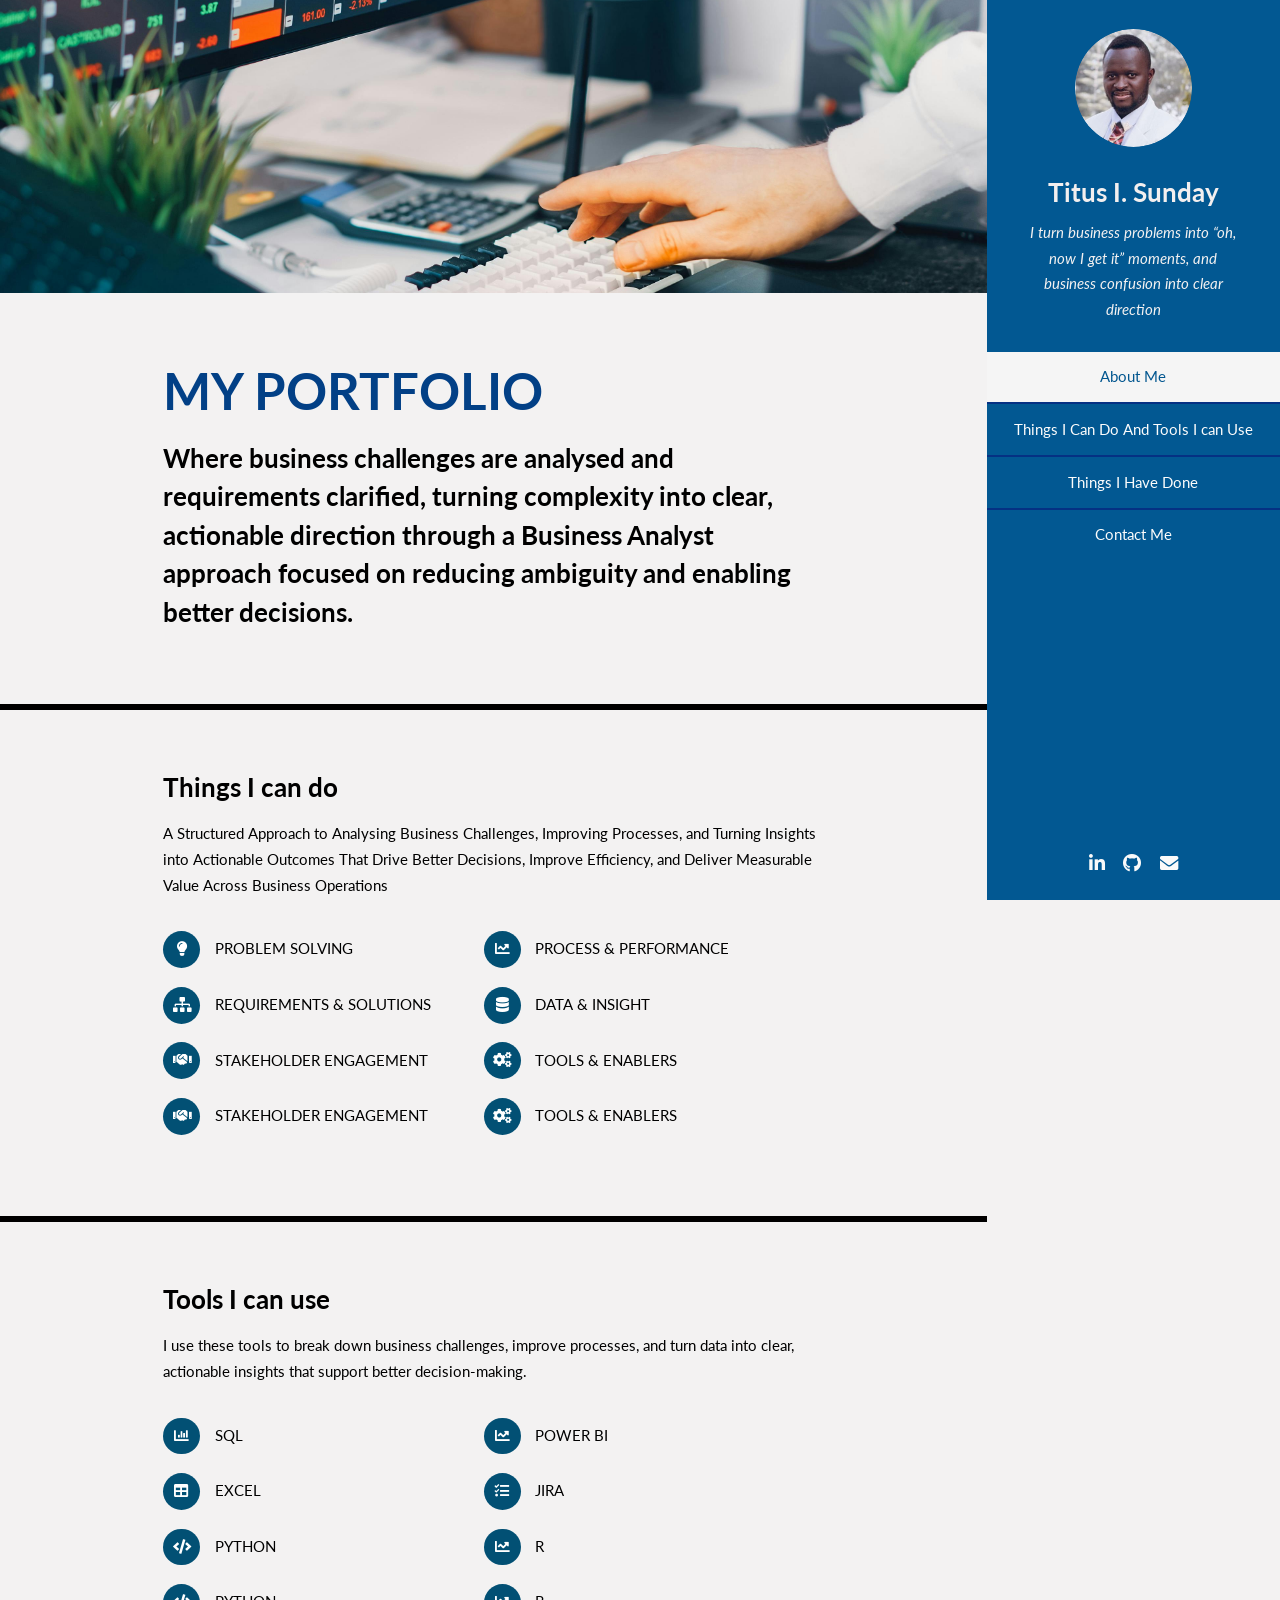
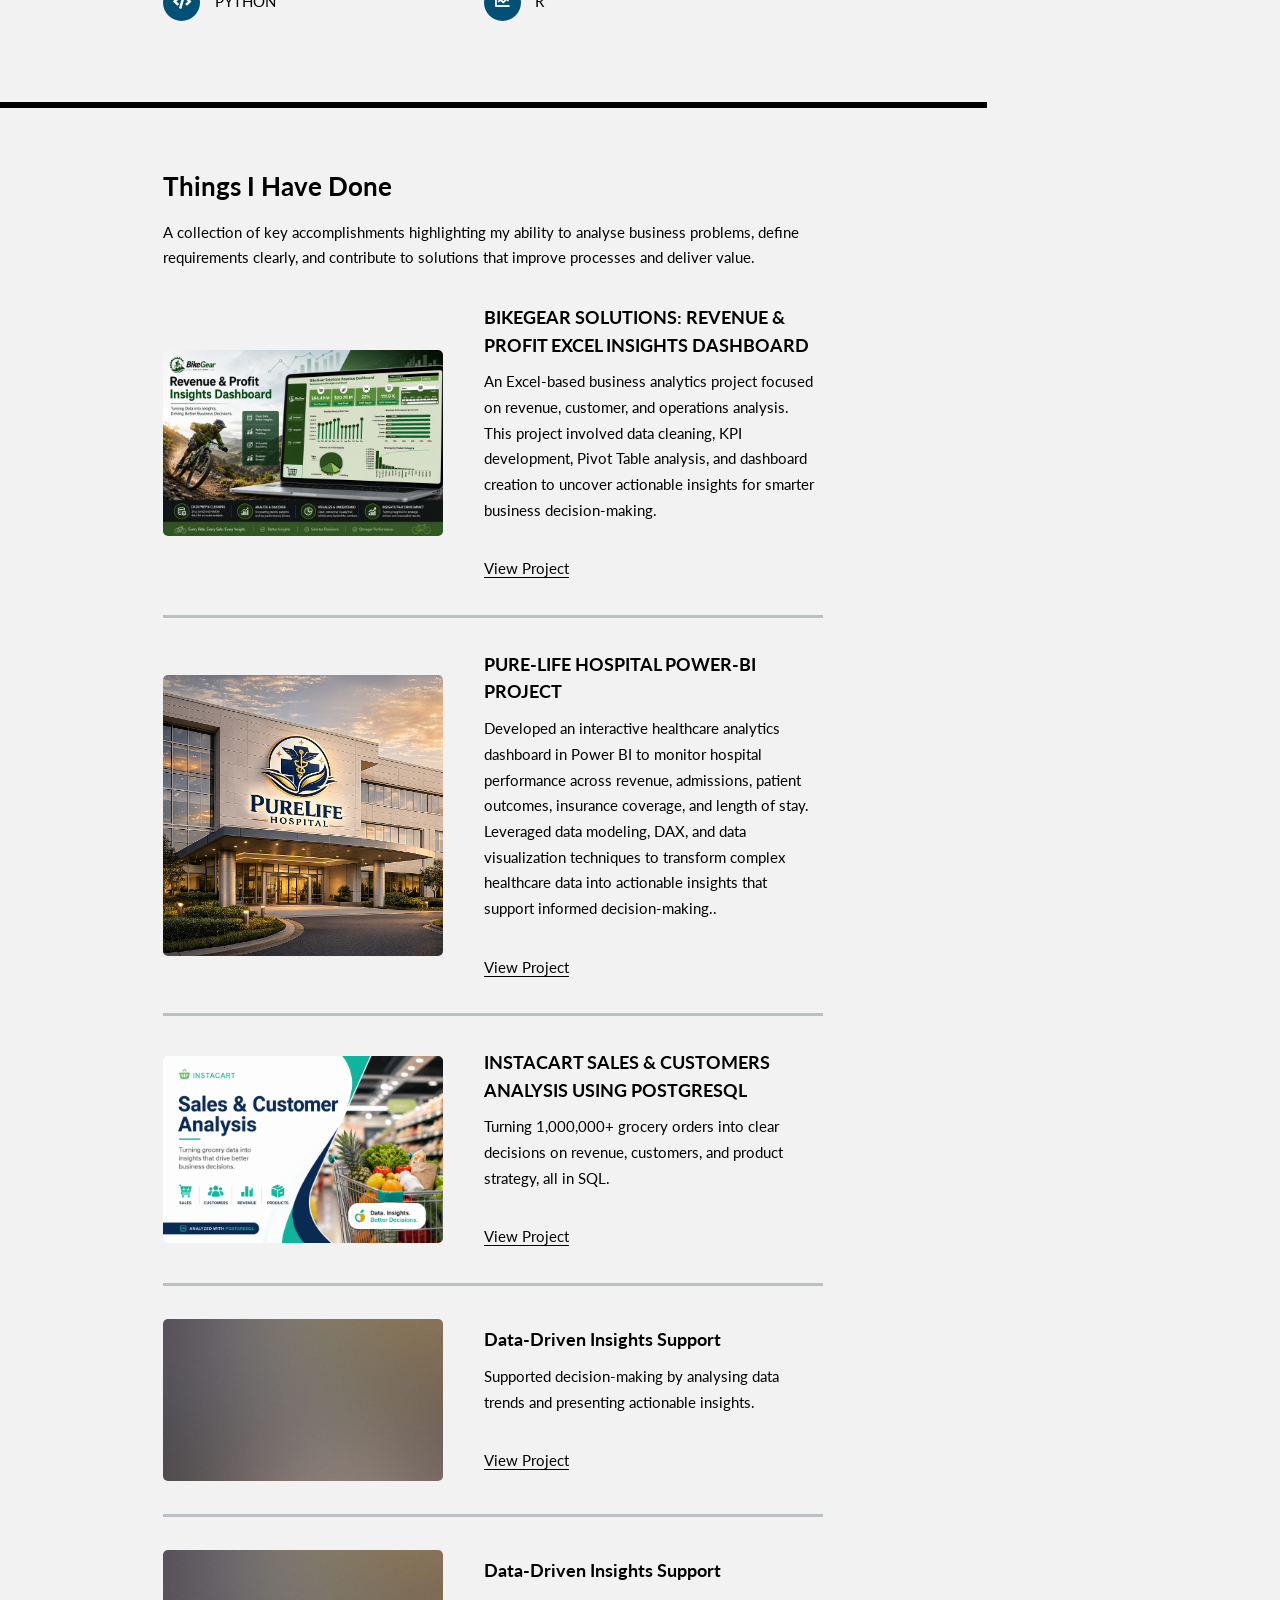
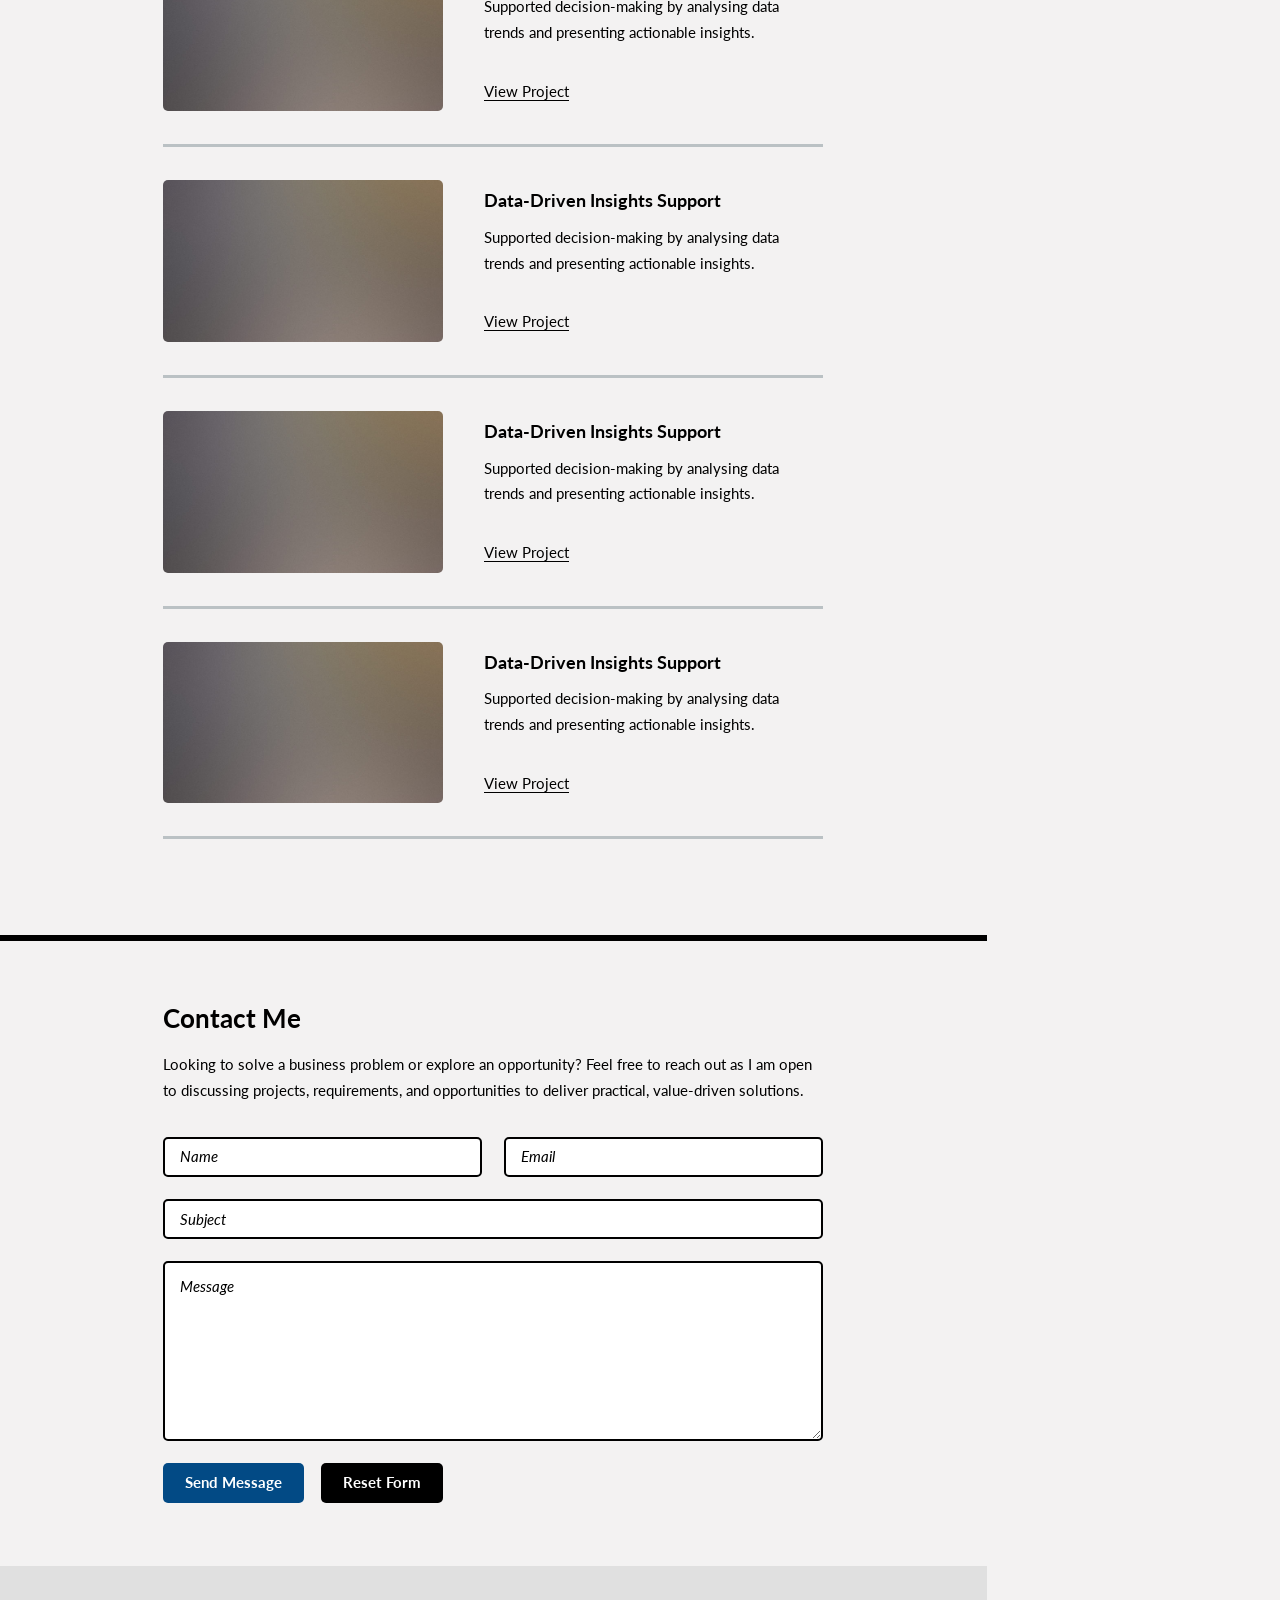
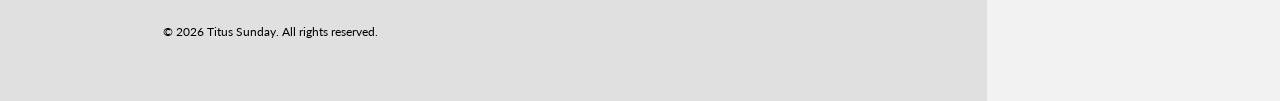
==== commit 72eb0cac: "Add files via upload" ====
--- a/index.html
+++ b/index.html
@@ -122,11 +122,11 @@
 											</div>
 										</article>
 										<article>
-											<a href="#" class="image"><img src="images/pic03.jpg" alt="" /></a>
-											<div class="inner">
-												<h4>Snapped dark matter in the wild</h4>
-												<p>Integer eu ante ornare amet commetus vestibulum blandit integer in curae ac faucibus integer adipiscing ornare amet.</p>
-											<p> <a href="drive link">View Project</a></p>
+											<a href="https://drive.google.com/drive/folders/1qCGXrM8o-WrYRuCwD79nSvONVGLk7OrS?usp=sharing" class="image"><img src="images/INTACART IMAGE.png" alt="" /></a>
+											<div class="inner">
+												<h4>INSTACART SALES & CUSTOMERS ANALYSIS USING POSTGRESQL</h4>
+												<p>Turning 1,000,000+ grocery orders into clear decisions on revenue, customers, and product strategy, all in SQL.</p>
+											<p> <a href="https://drive.google.com/drive/folders/1qCGXrM8o-WrYRuCwD79nSvONVGLk7OrS?usp=sharing">View Project</a></p>
 											</div>
 										</article>
 										<article>
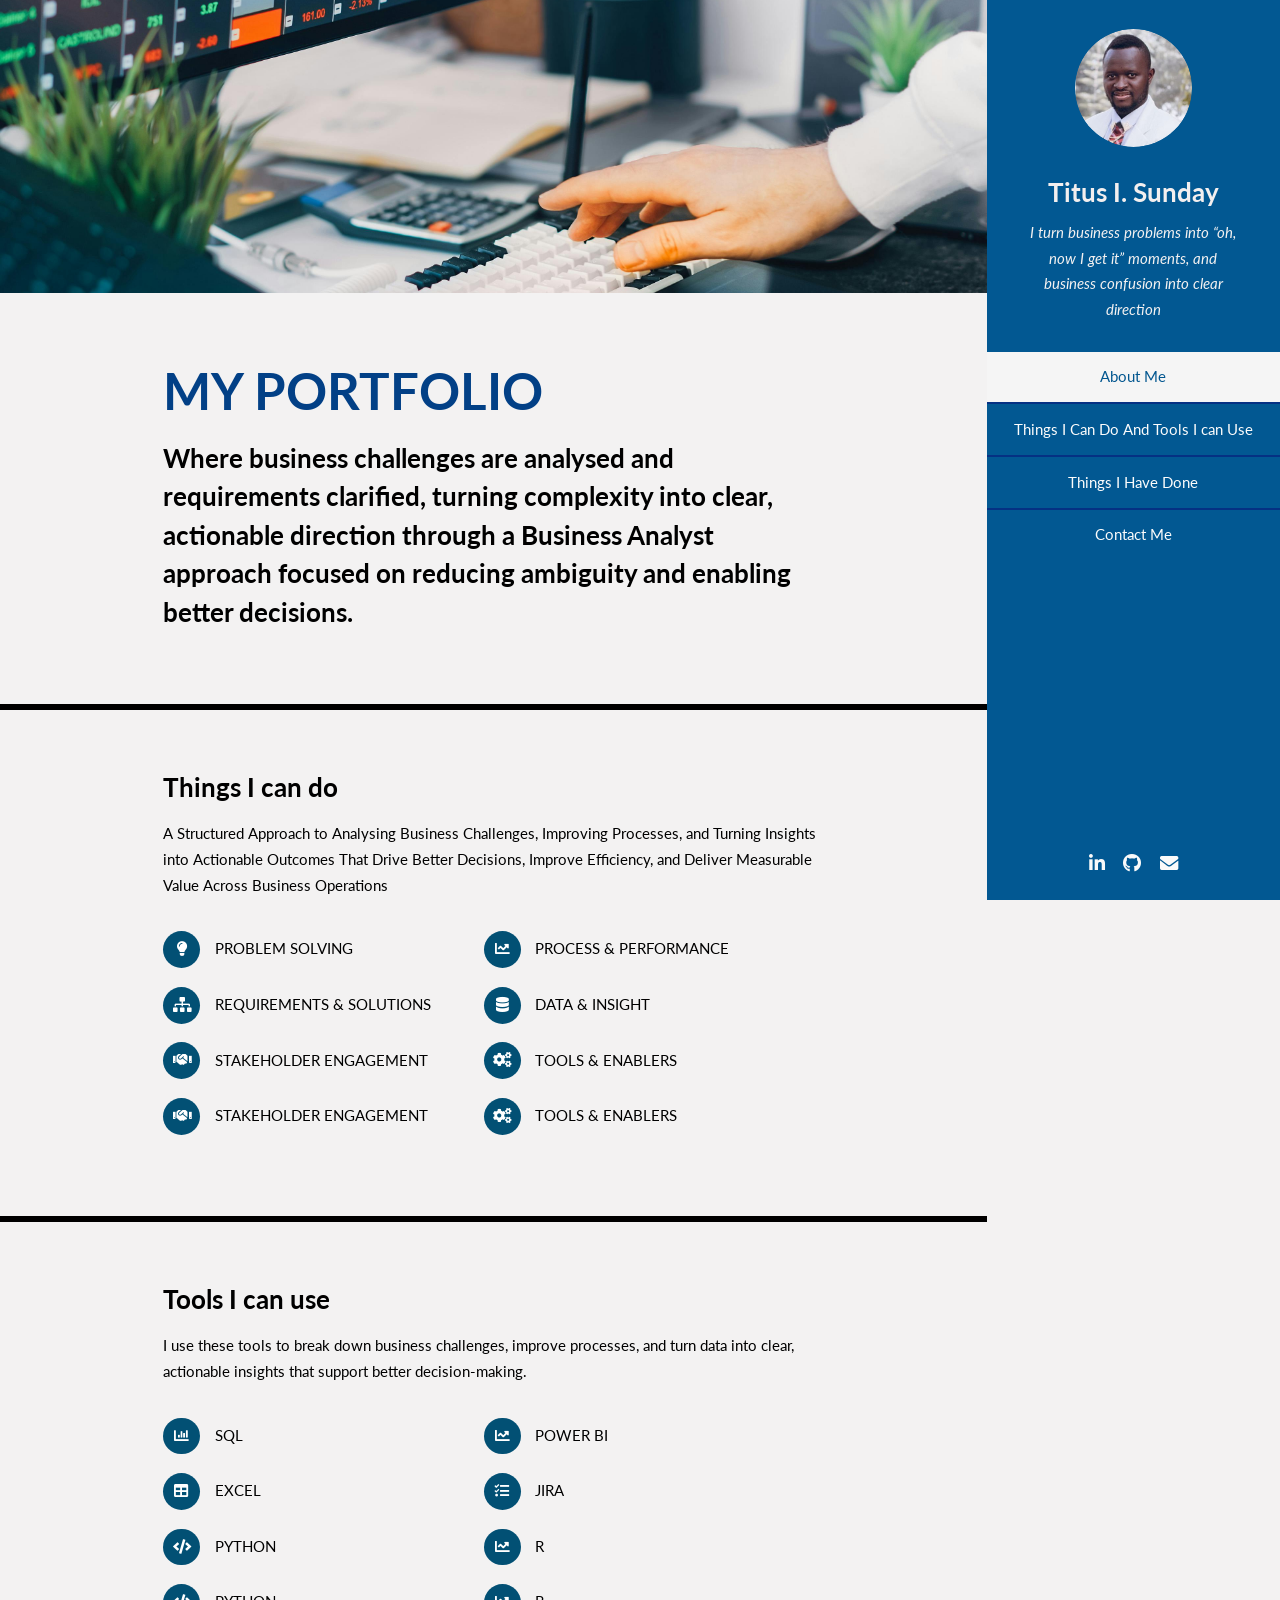
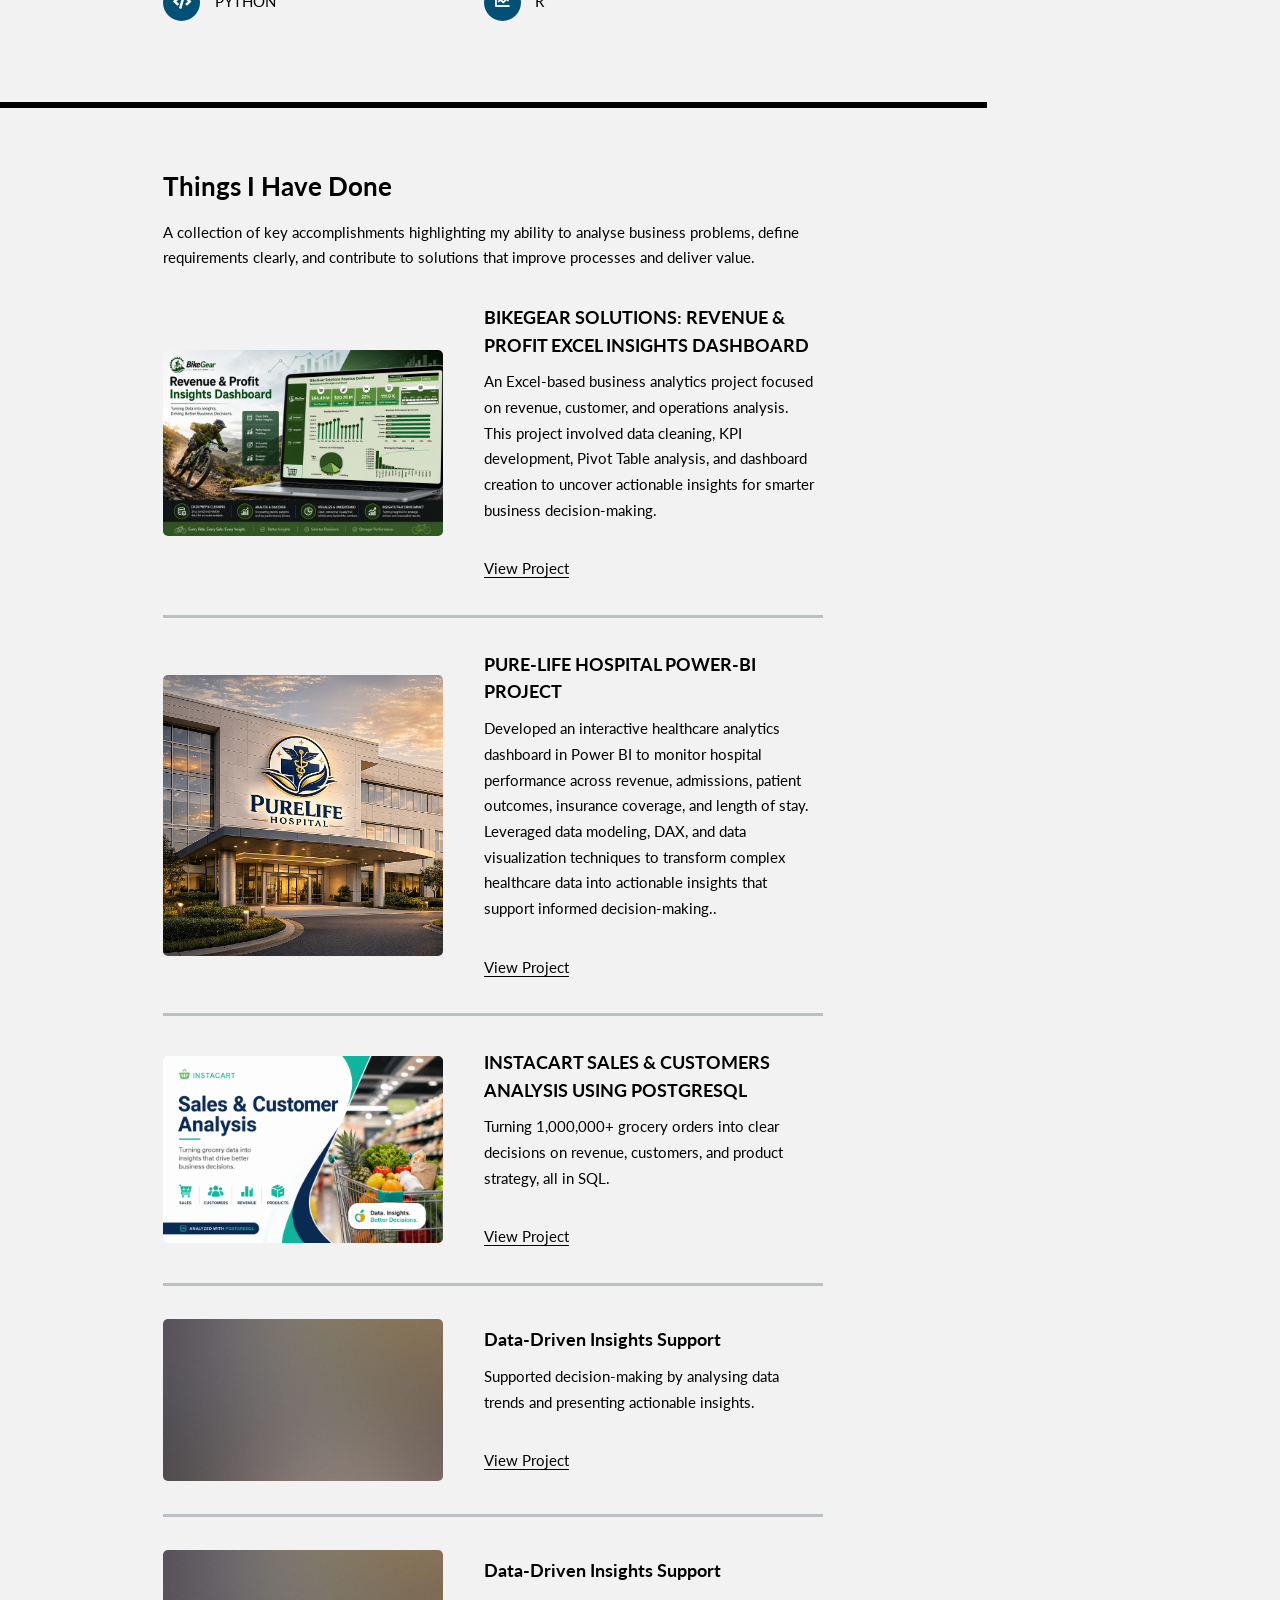
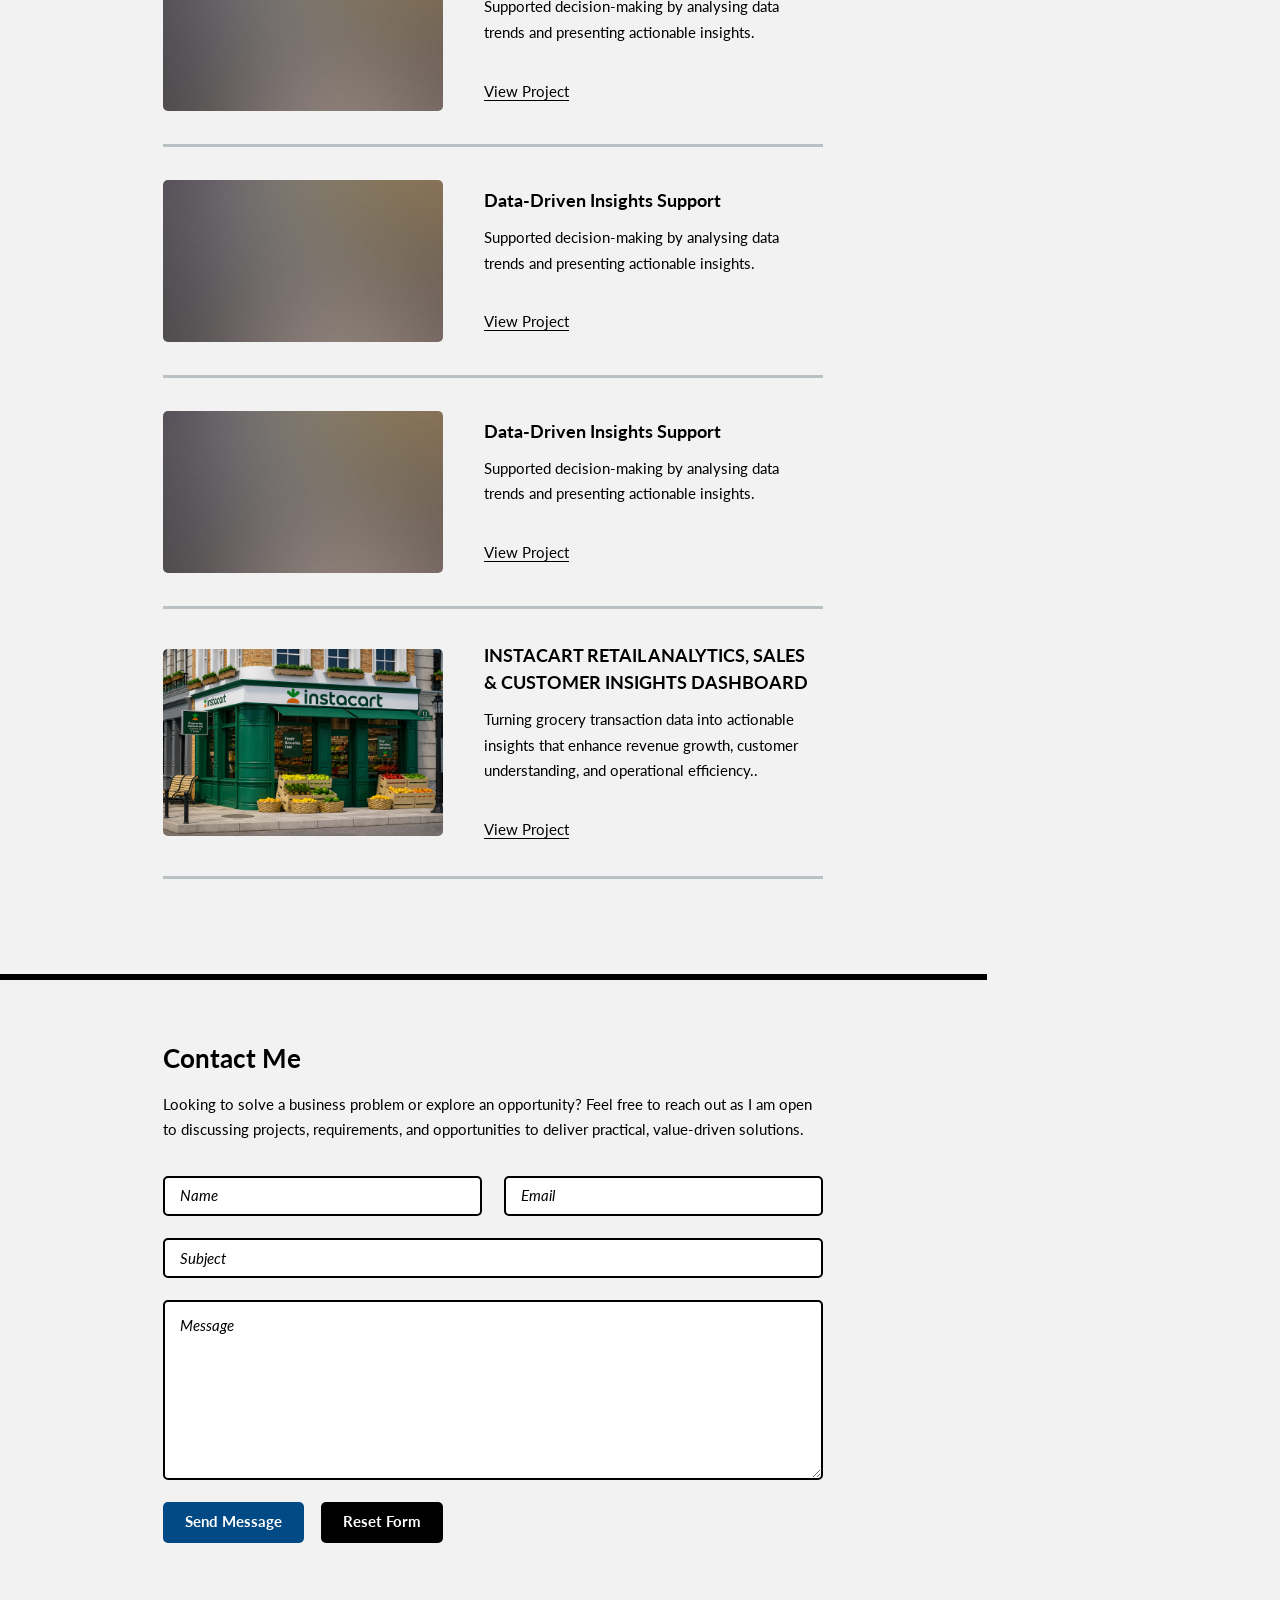
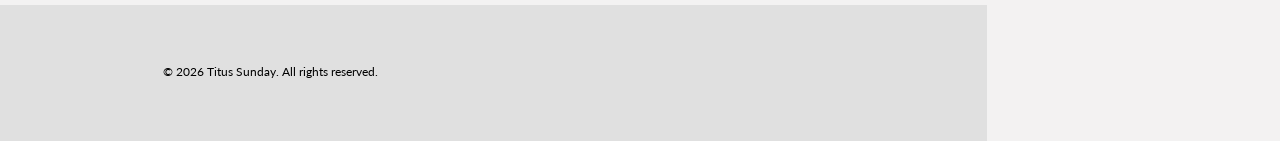
==== commit 86bd0ec1: "Add files via upload" ====
--- a/index.html
+++ b/index.html
@@ -162,11 +162,12 @@
 											</div>
 										</article>
 										<article>
-														<a href="#" class="image"><img src="images/pic03.jpg" alt="" /></a>
-											<div class="inner">
-												<h4>Data-Driven Insights Support</h4>
-												<p>Supported decision-making by analysing data trends and presenting actionable insights.</p>
-											<p> <a href="drive link">View Project</a></p>
+														<a href="https://drive.google.com/drive/folders/191rwuijAgWMNtMCu31nws_cqMZf28SYG?usp=sharing" class="image"><img src="images/instacart.png" alt="" /></a>
+											<div class="inner">
+												<h4>INSTACART RETAIL ANALYTICS, SALES & CUSTOMER INSIGHTS DASHBOARD</h4>
+												<p>Turning grocery transaction data into actionable insights that enhance revenue growth, 
+													customer understanding, and operational efficiency..</p>
+											<p> <a href="https://drive.google.com/drive/folders/191rwuijAgWMNtMCu31nws_cqMZf28SYG?usp=sharing">View Project</a></p>
 											</div>
 										</article>
 										<article>
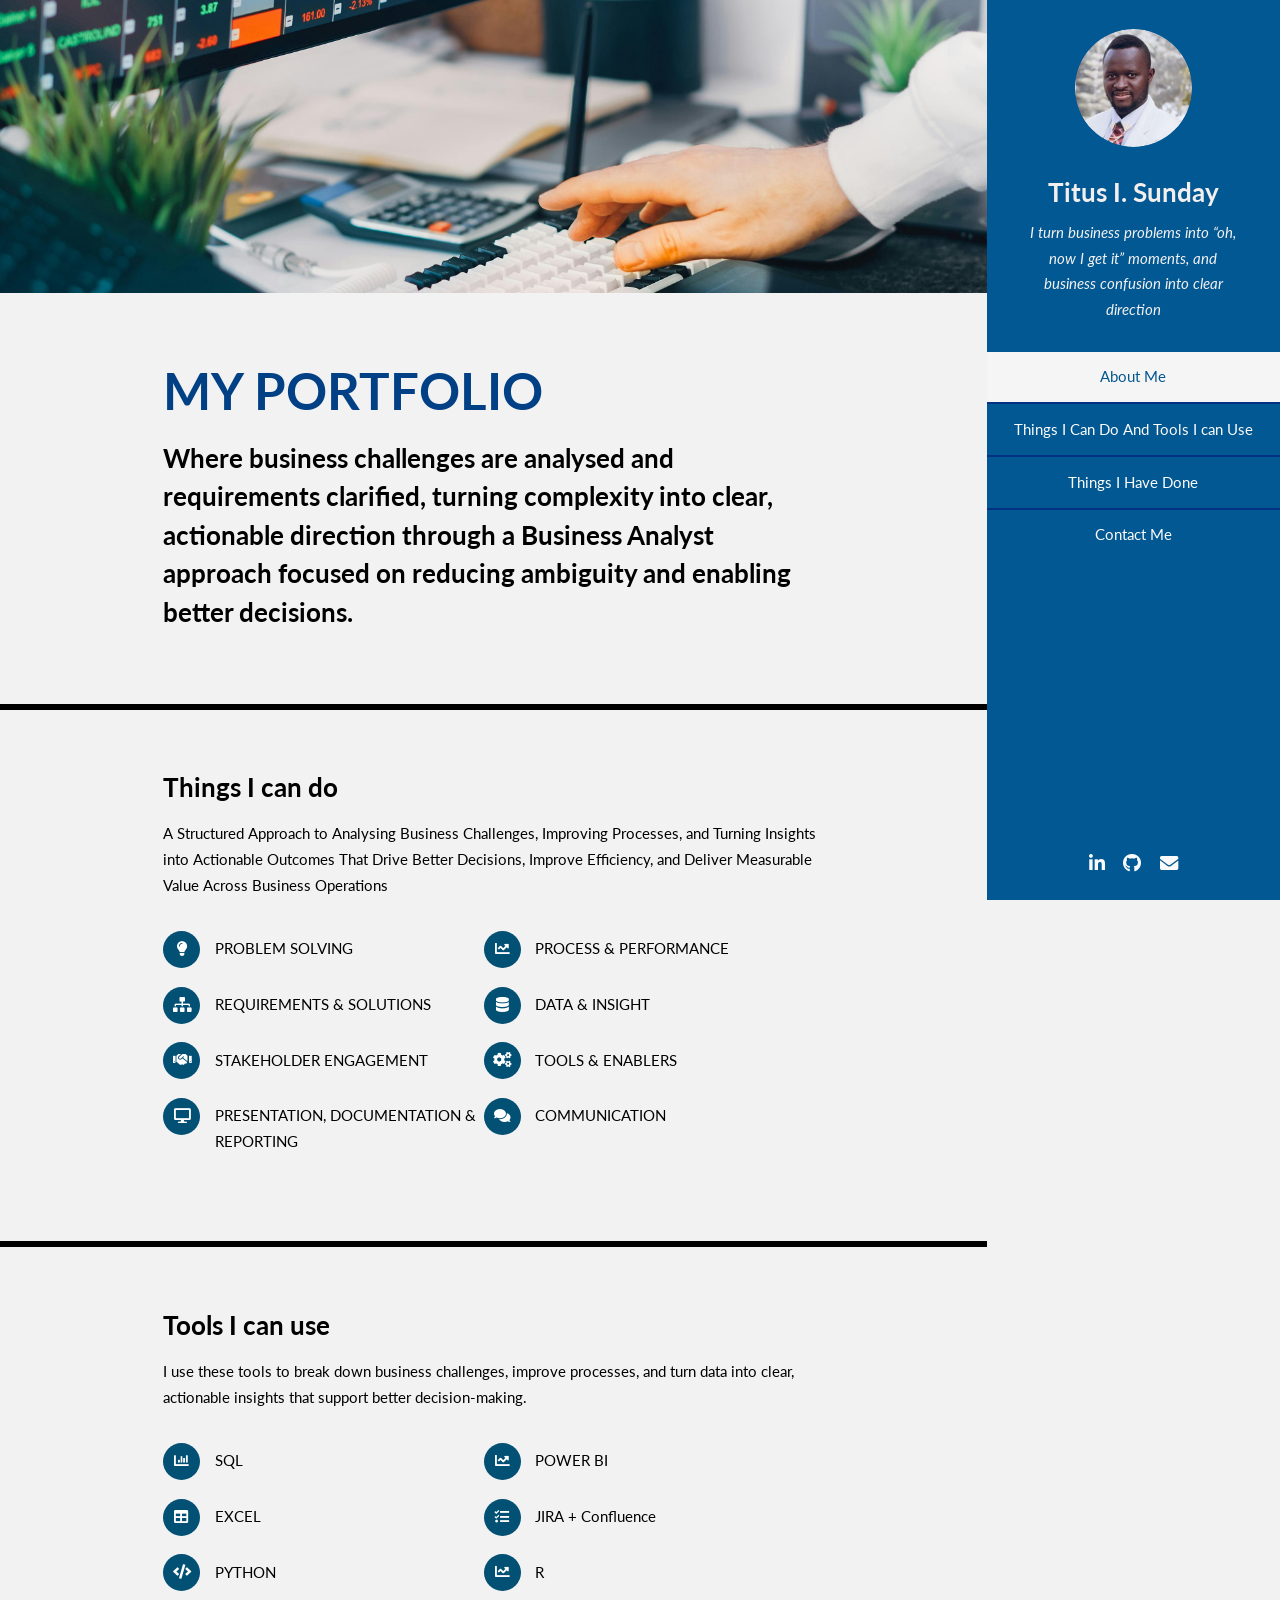
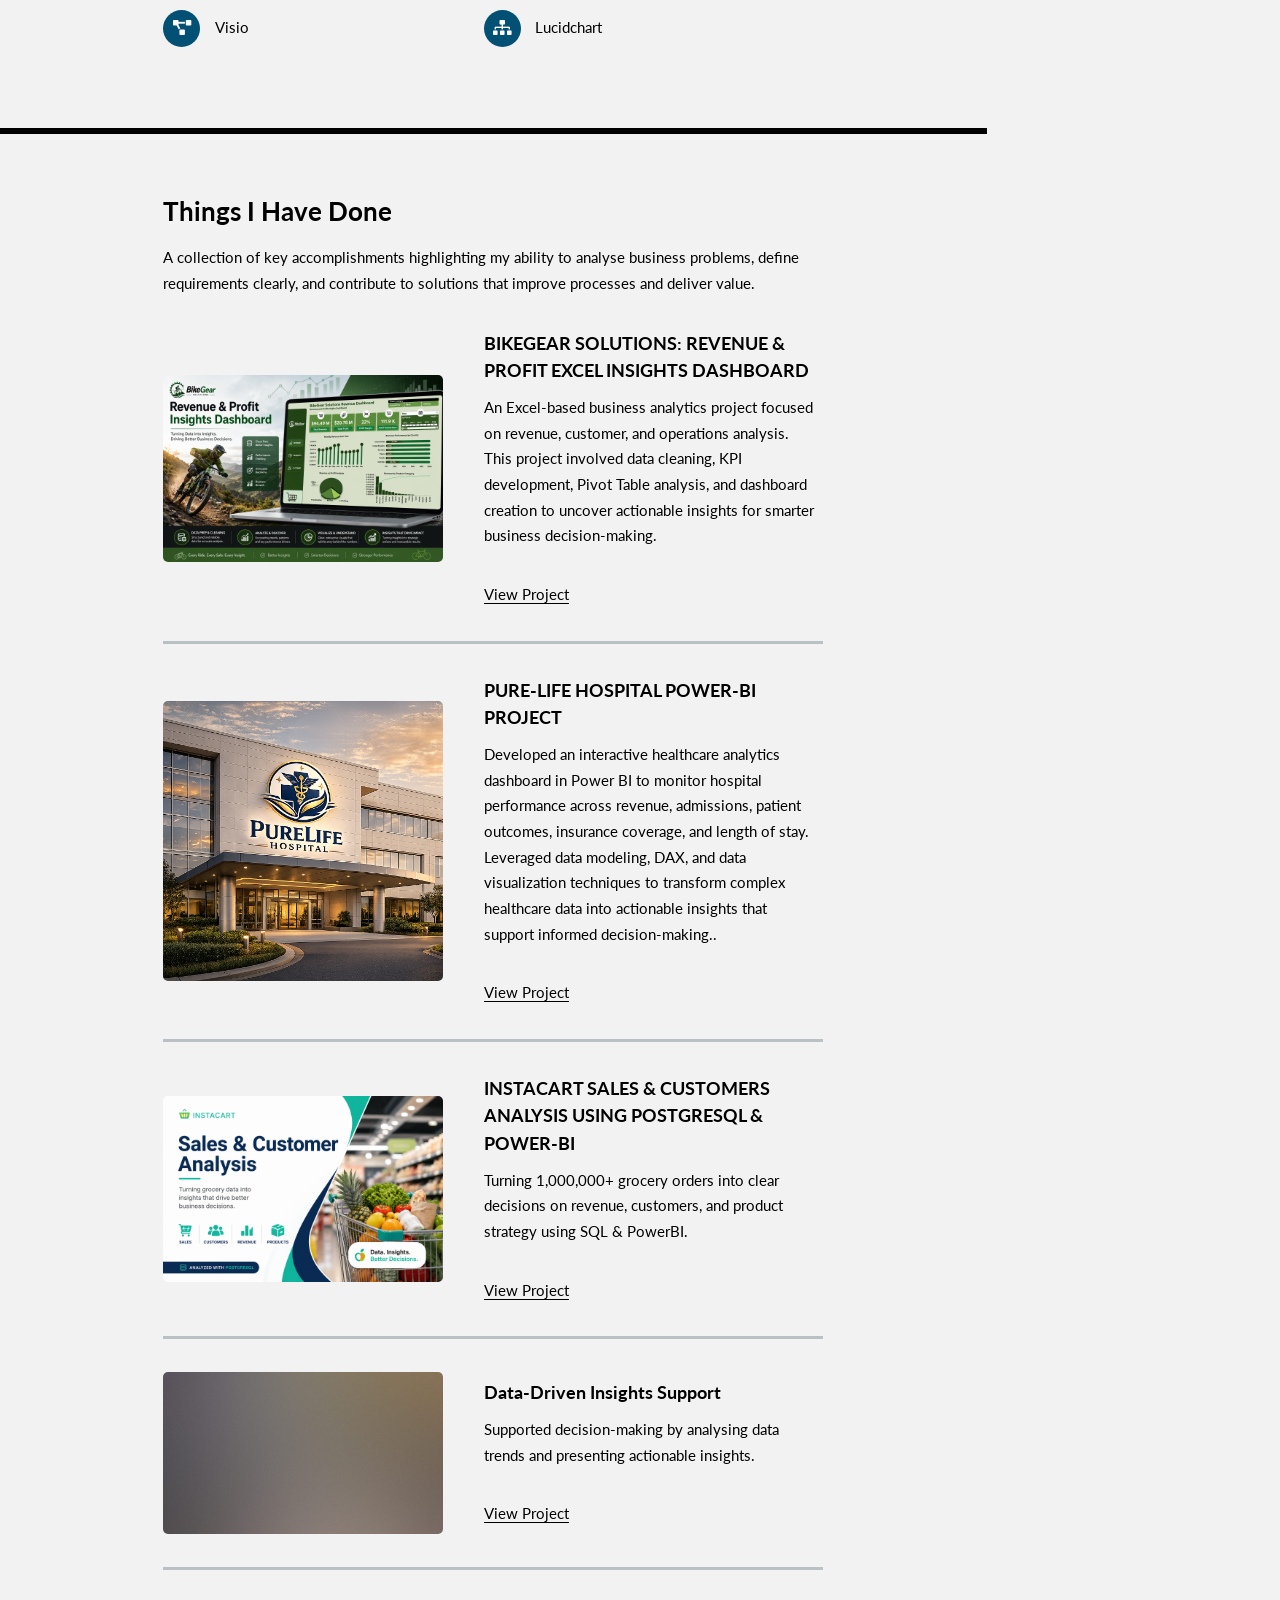
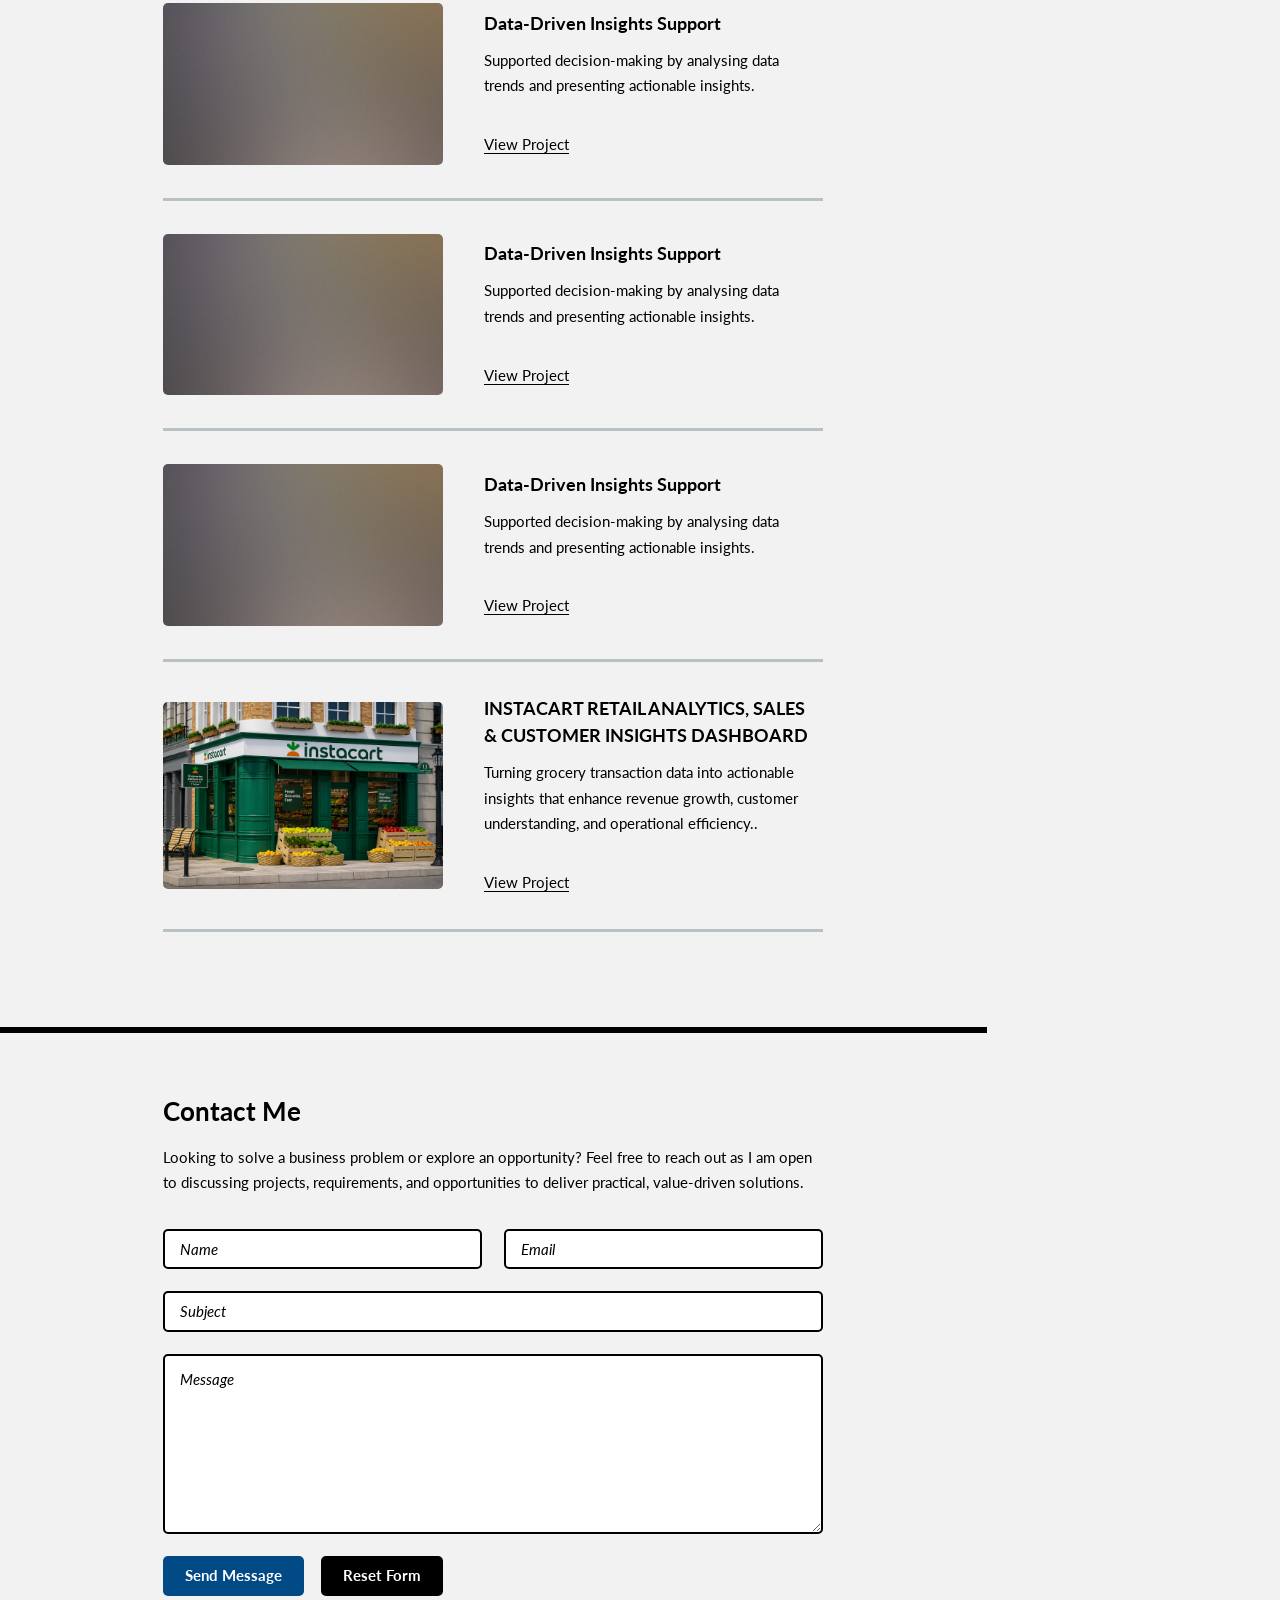
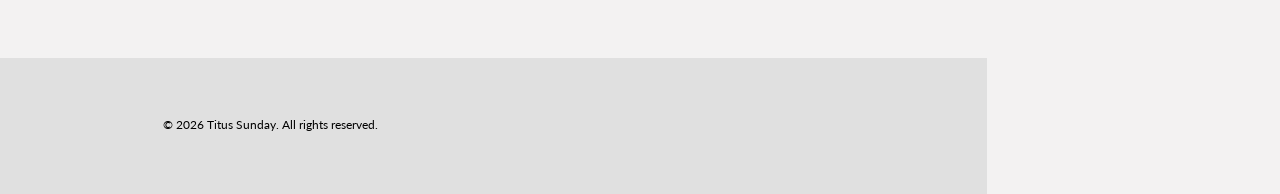
==== commit ad992ac0: "Add files via upload" ====
--- a/index.html
+++ b/index.html
@@ -73,8 +73,8 @@
 										<li class="icon solid fa-database">DATA & INSIGHT</li>
 										<li class="icon solid fa-handshake">STAKEHOLDER ENGAGEMENT</li>
 										<li class="icon solid fa-cogs">TOOLS & ENABLERS</li>
-                                       <li class="icon solid fa-handshake">STAKEHOLDER ENGAGEMENT</li>
-										<li class="icon solid fa-cogs">TOOLS & ENABLERS</li>									
+                                        <li class="icon solid fa-desktop">PRESENTATION, DOCUMENTATION & REPORTING</li>
+										<li class="icon solid fa-comments">COMMUNICATION</li>									
 									</ul>
 								</div>
 							</section>
@@ -88,11 +88,11 @@
 										<li class="icon solid fa-chart-bar">SQL</li>
 										<li class="icon solid fa-chart-line">POWER BI</li>
 										<li class="icon solid fa-table">EXCEL</li>
-										<li class="icon solid fa-tasks">JIRA</li>
+										<li class="icon solid fa-tasks">JIRA + Confluence</li>
 										<li class="icon solid fa-code">PYTHON</li>
 										<li class="icon solid fa-chart-line">R</li>
-									    <li class="icon solid fa-code">PYTHON</li>
-										<li class="icon solid fa-chart-line">R</li>
+									    <li class="icon solid fa-project-diagram">Visio</li>
+										<li class="icon solid fa-sitemap">Lucidchart</li>
 									</ul>
 								</div>
 							</section>
@@ -124,8 +124,8 @@
 										<article>
 											<a href="https://drive.google.com/drive/folders/1qCGXrM8o-WrYRuCwD79nSvONVGLk7OrS?usp=sharing" class="image"><img src="images/INTACART IMAGE.png" alt="" /></a>
 											<div class="inner">
-												<h4>INSTACART SALES & CUSTOMERS ANALYSIS USING POSTGRESQL</h4>
-												<p>Turning 1,000,000+ grocery orders into clear decisions on revenue, customers, and product strategy, all in SQL.</p>
+												<h4>INSTACART SALES & CUSTOMERS ANALYSIS USING POSTGRESQL & POWER-BI</h4>
+												<p>Turning 1,000,000+ grocery orders into clear decisions on revenue, customers, and product strategy using SQL & PowerBI.</p>
 											<p> <a href="https://drive.google.com/drive/folders/1qCGXrM8o-WrYRuCwD79nSvONVGLk7OrS?usp=sharing">View Project</a></p>
 											</div>
 										</article>
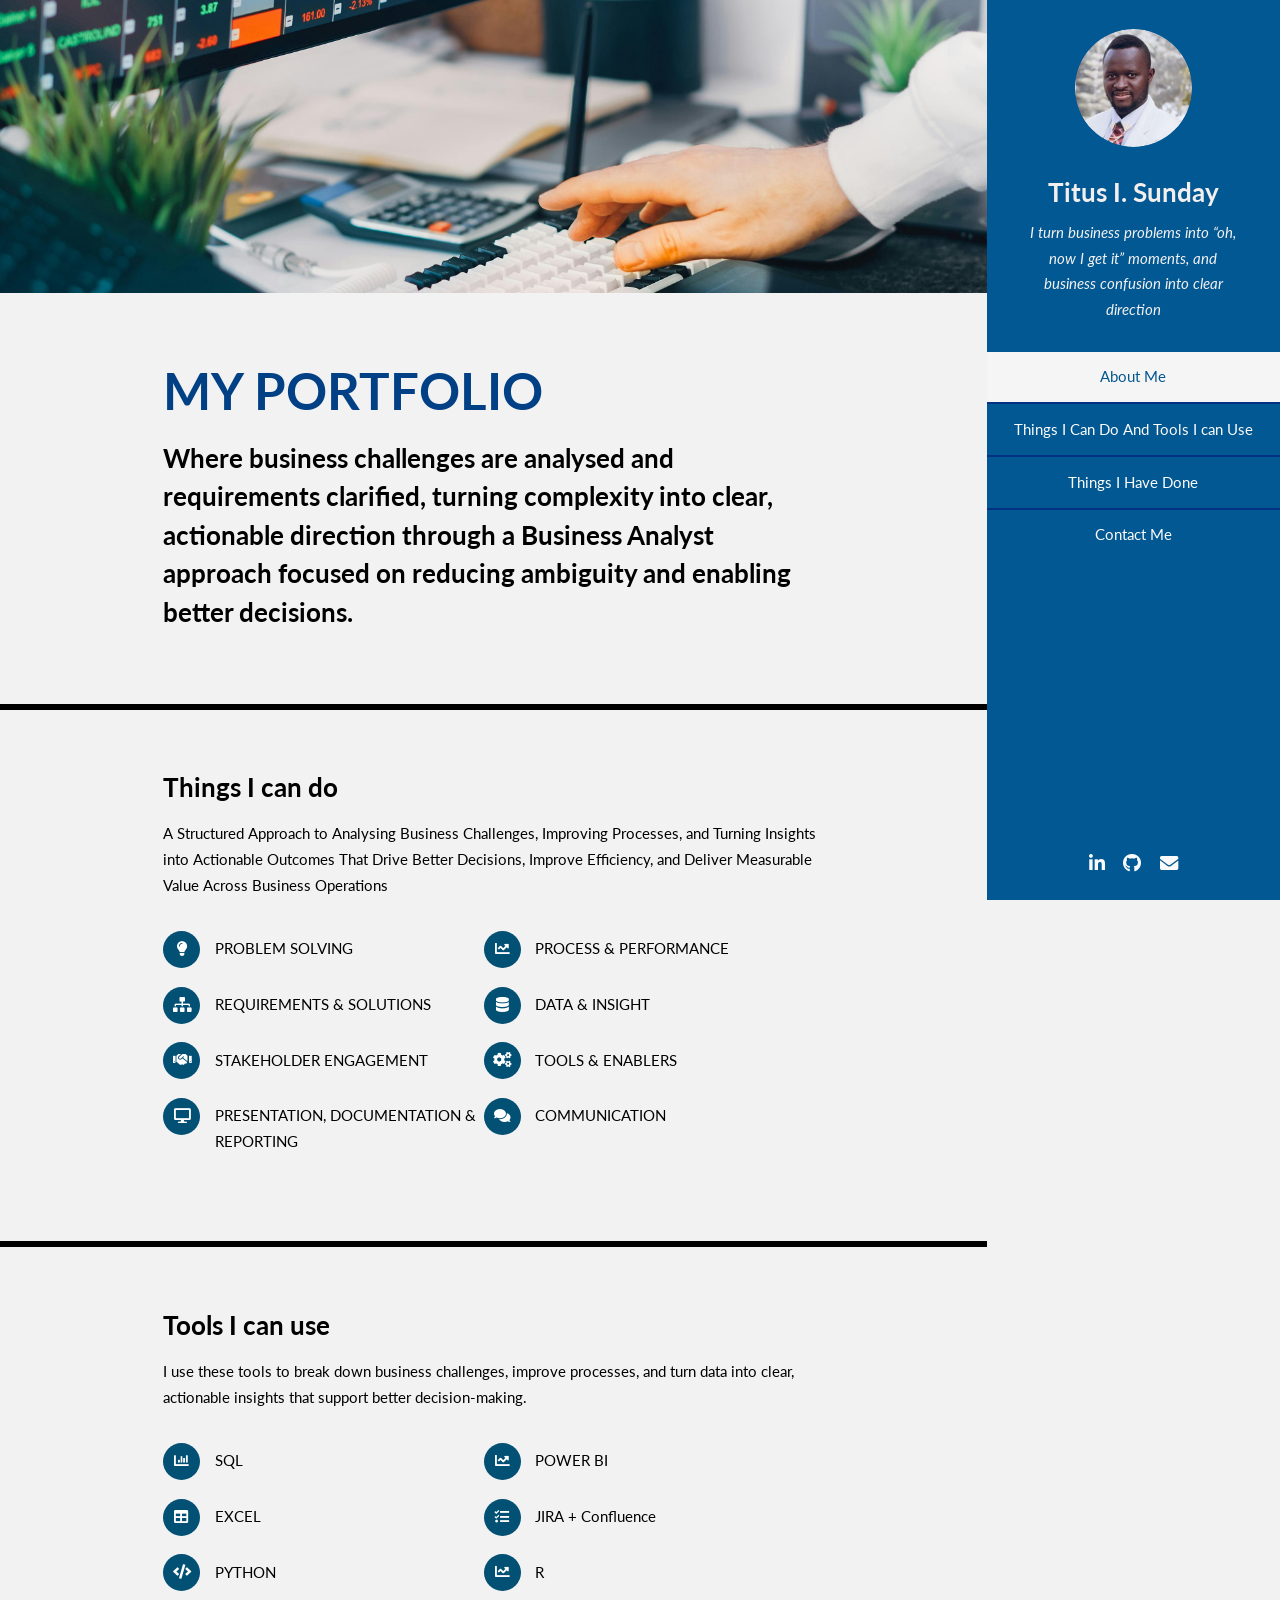
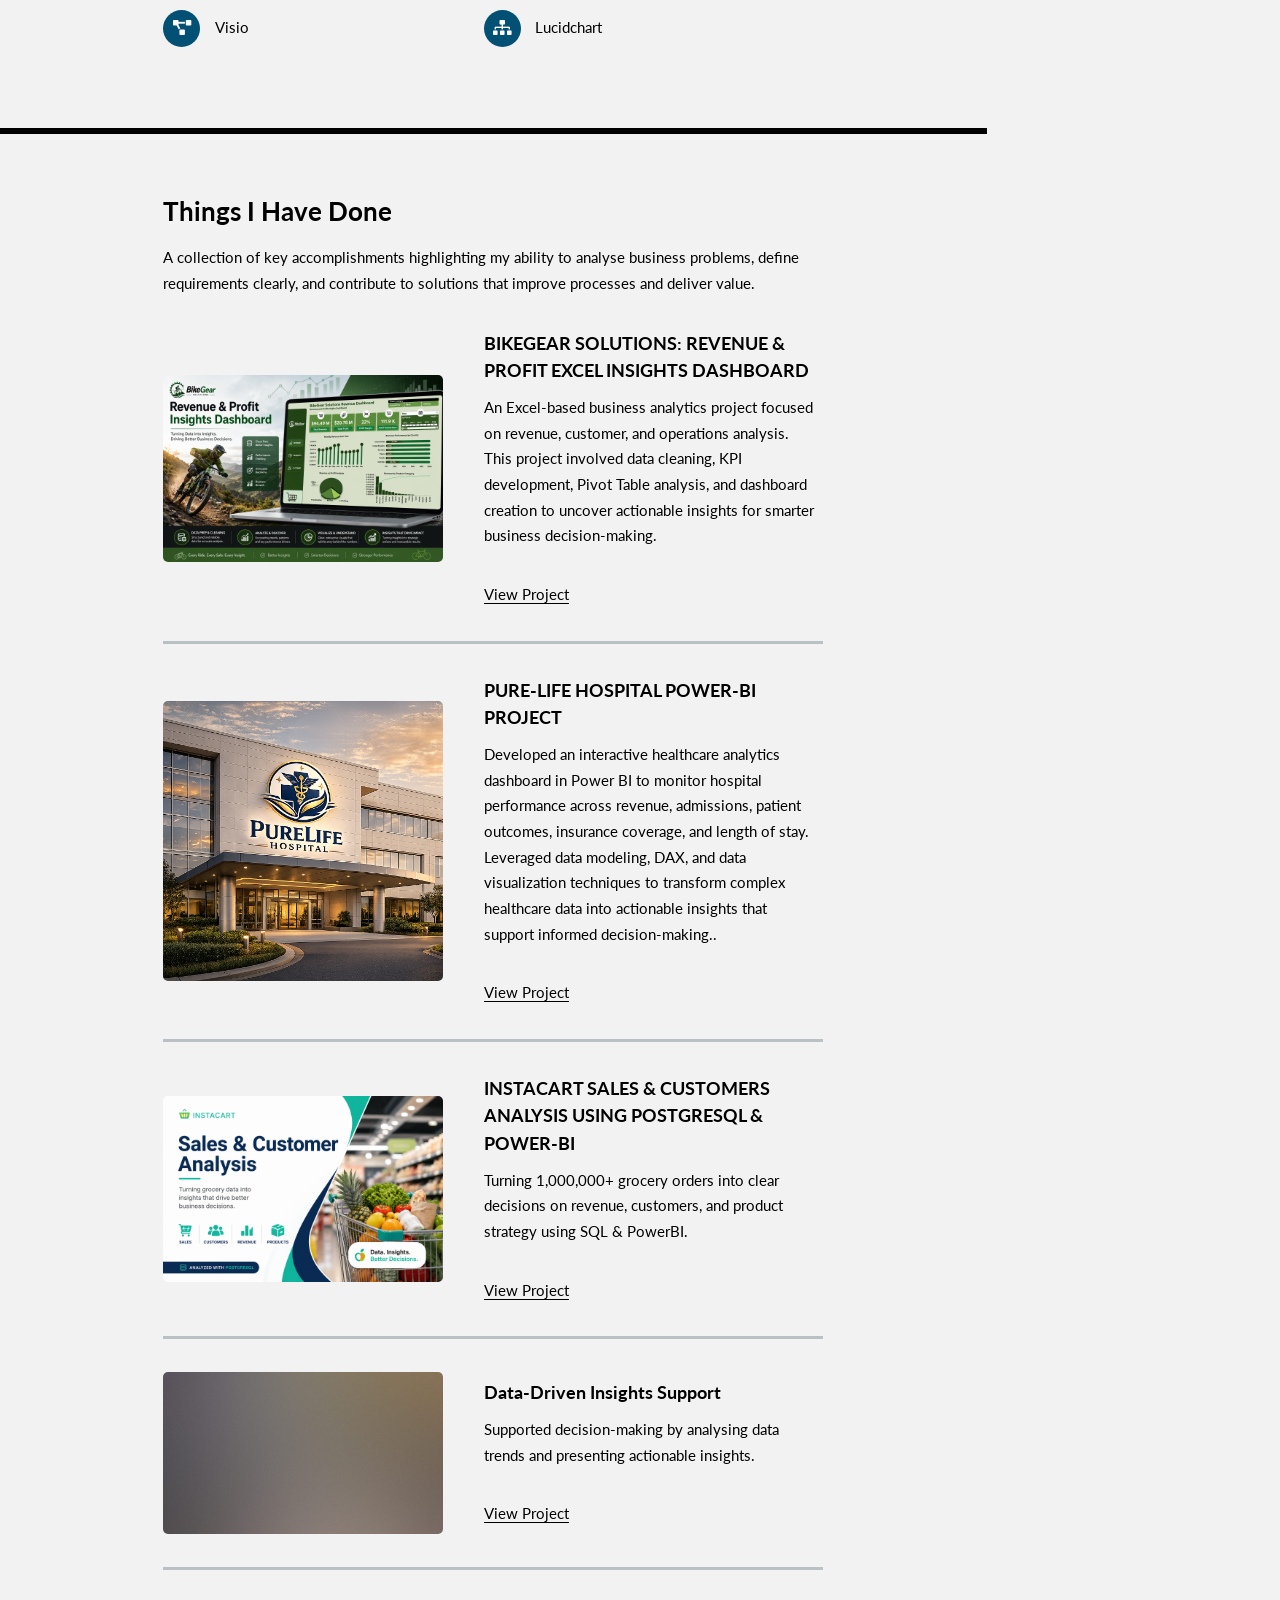
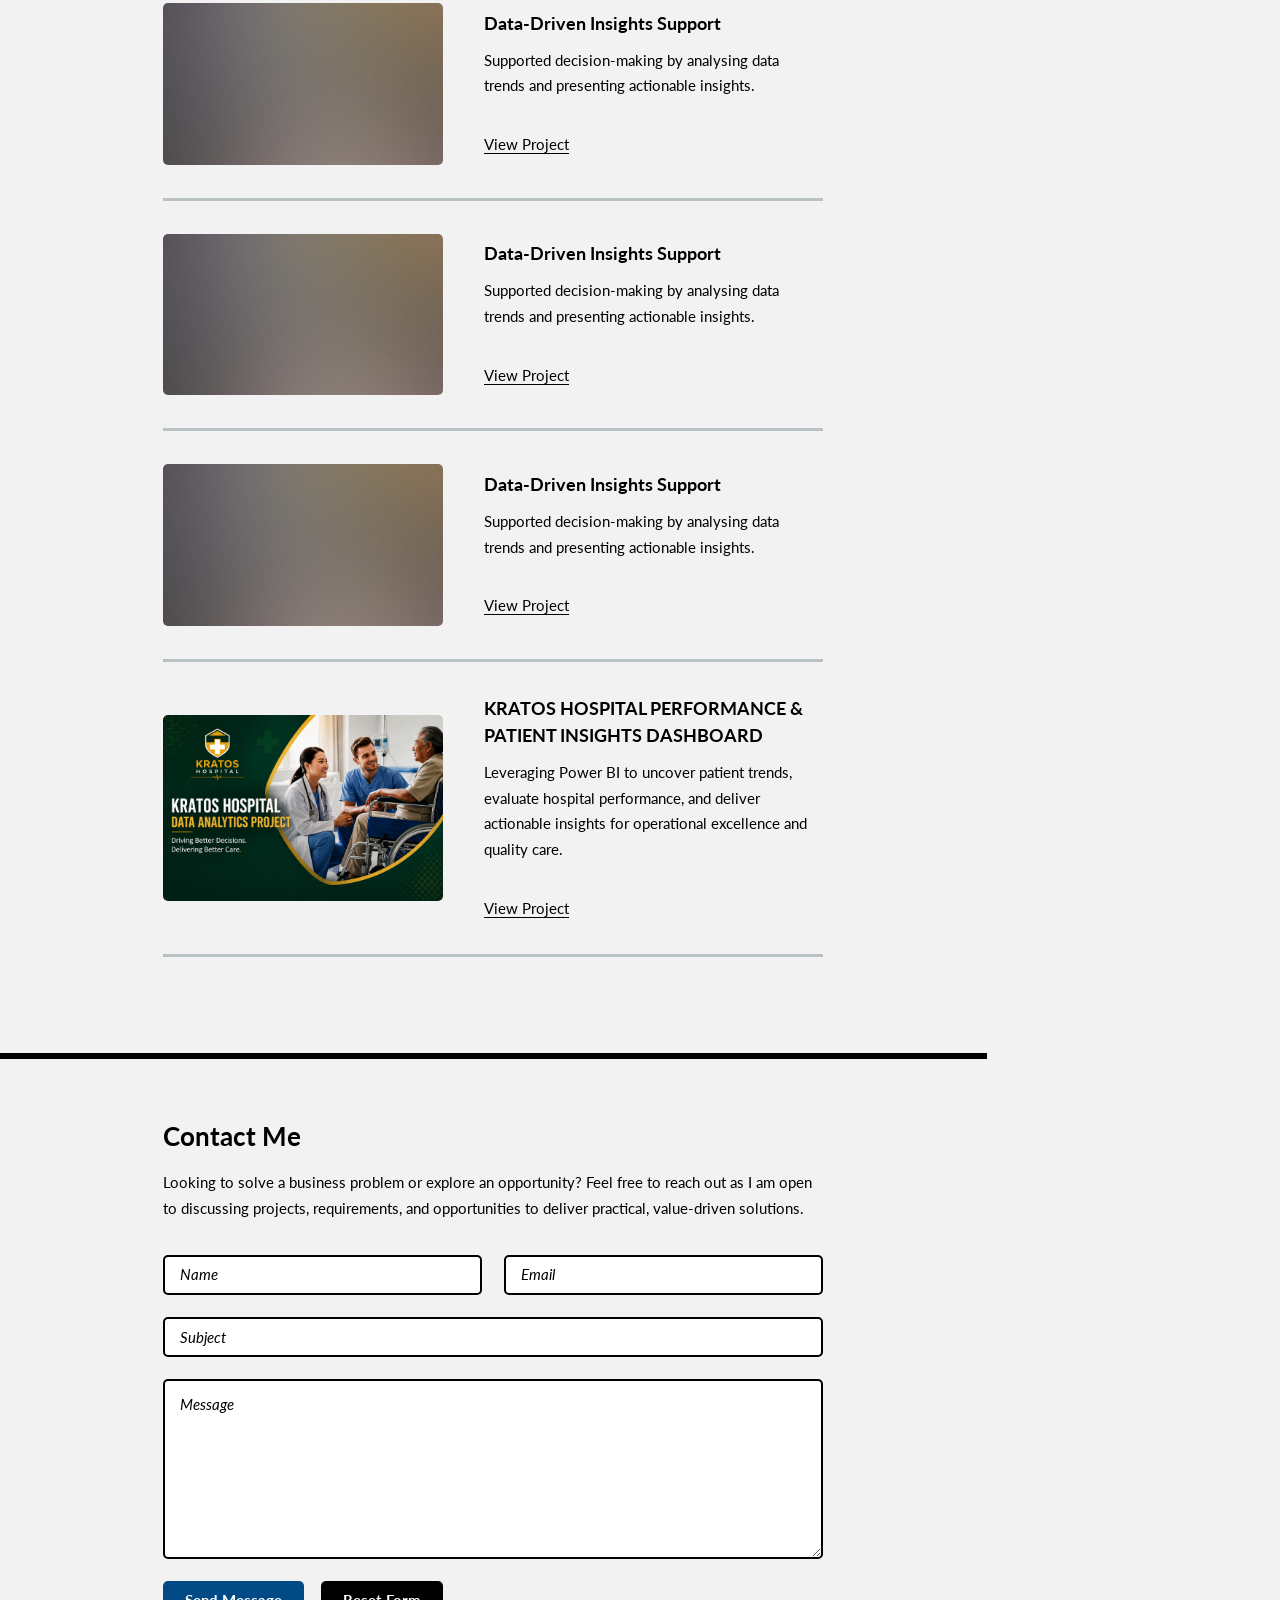
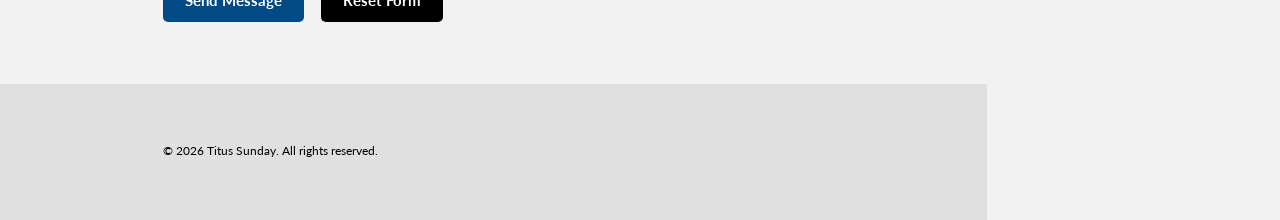
==== commit ea384f9f: "Add files via upload" ====
--- a/index.html
+++ b/index.html
@@ -162,12 +162,12 @@
 											</div>
 										</article>
 										<article>
-														<a href="https://drive.google.com/drive/folders/191rwuijAgWMNtMCu31nws_cqMZf28SYG?usp=sharing" class="image"><img src="images/instacart.png" alt="" /></a>
-											<div class="inner">
-												<h4>INSTACART RETAIL ANALYTICS, SALES & CUSTOMER INSIGHTS DASHBOARD</h4>
-												<p>Turning grocery transaction data into actionable insights that enhance revenue growth, 
-													customer understanding, and operational efficiency..</p>
-											<p> <a href="https://drive.google.com/drive/folders/191rwuijAgWMNtMCu31nws_cqMZf28SYG?usp=sharing">View Project</a></p>
+														<a href="https://drive.google.com/drive/folders/1Nr9OyZduOT5zT6ISu0rYjDGnEAmmHoGD?usp=sharing" class="image"><img src="images/Kratos Hospital.png" alt="" /></a>
+											<div class="inner">
+												<h4>KRATOS HOSPITAL PERFORMANCE & PATIENT INSIGHTS DASHBOARD</h4>
+												<p>Leveraging Power BI to uncover patient trends, evaluate hospital performance, 
+													and deliver actionable insights for operational excellence and quality care.</p>
+											<p> <a href="https://drive.google.com/drive/folders/1Nr9OyZduOT5zT6ISu0rYjDGnEAmmHoGD?usp=sharing">View Project</a></p>
 											</div>
 										</article>
 										<article>
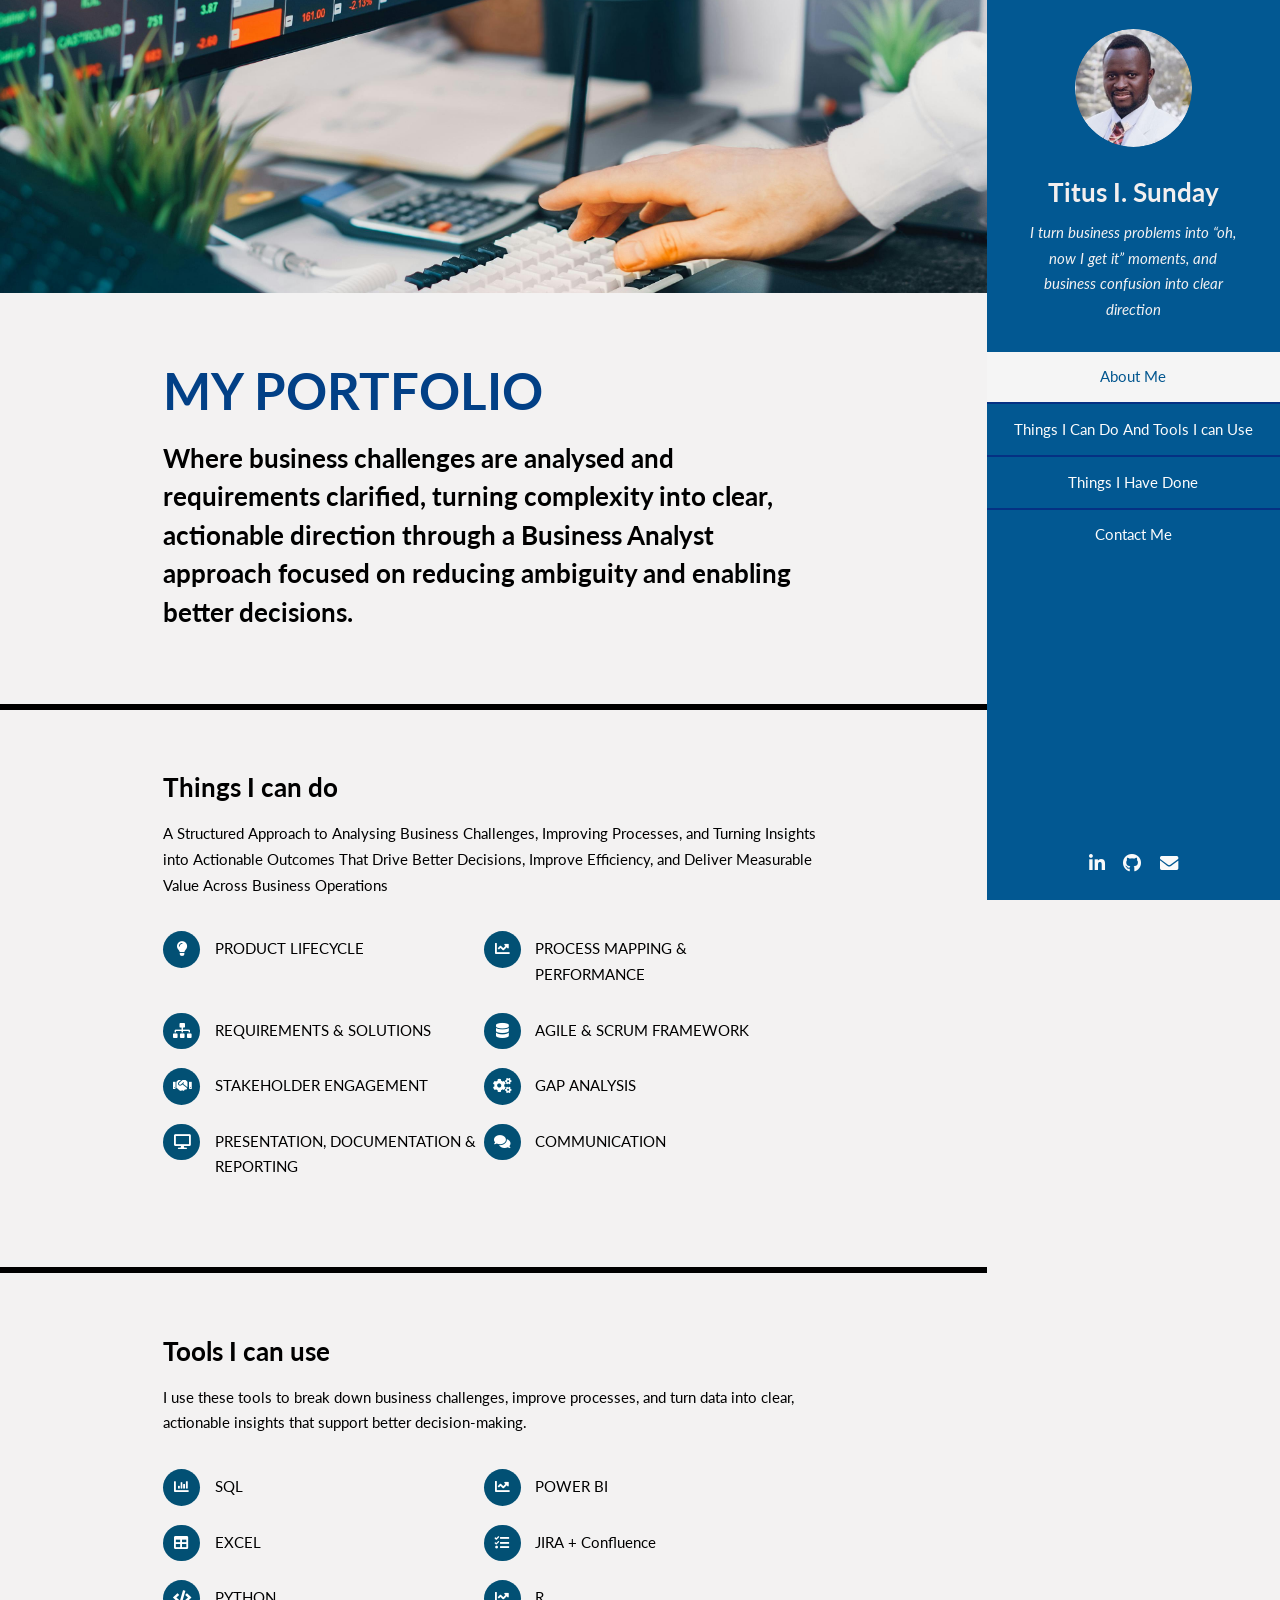
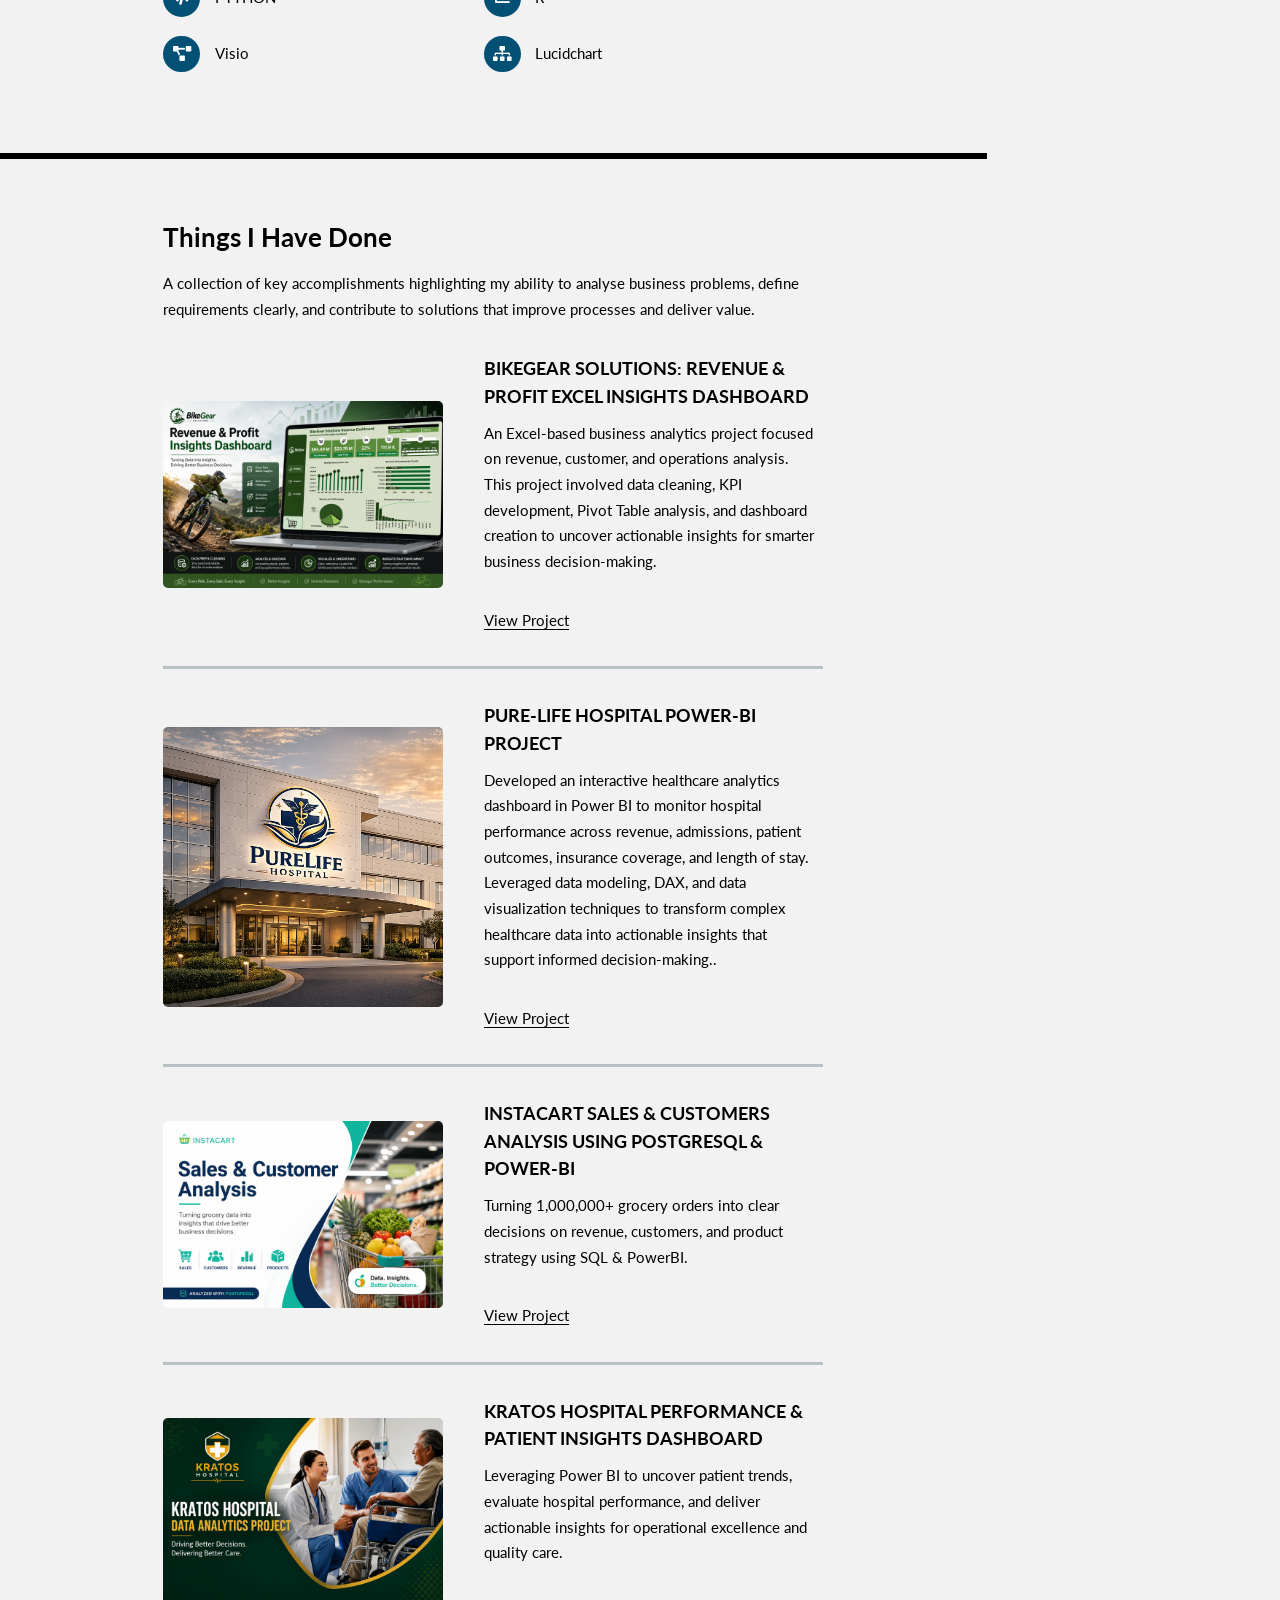
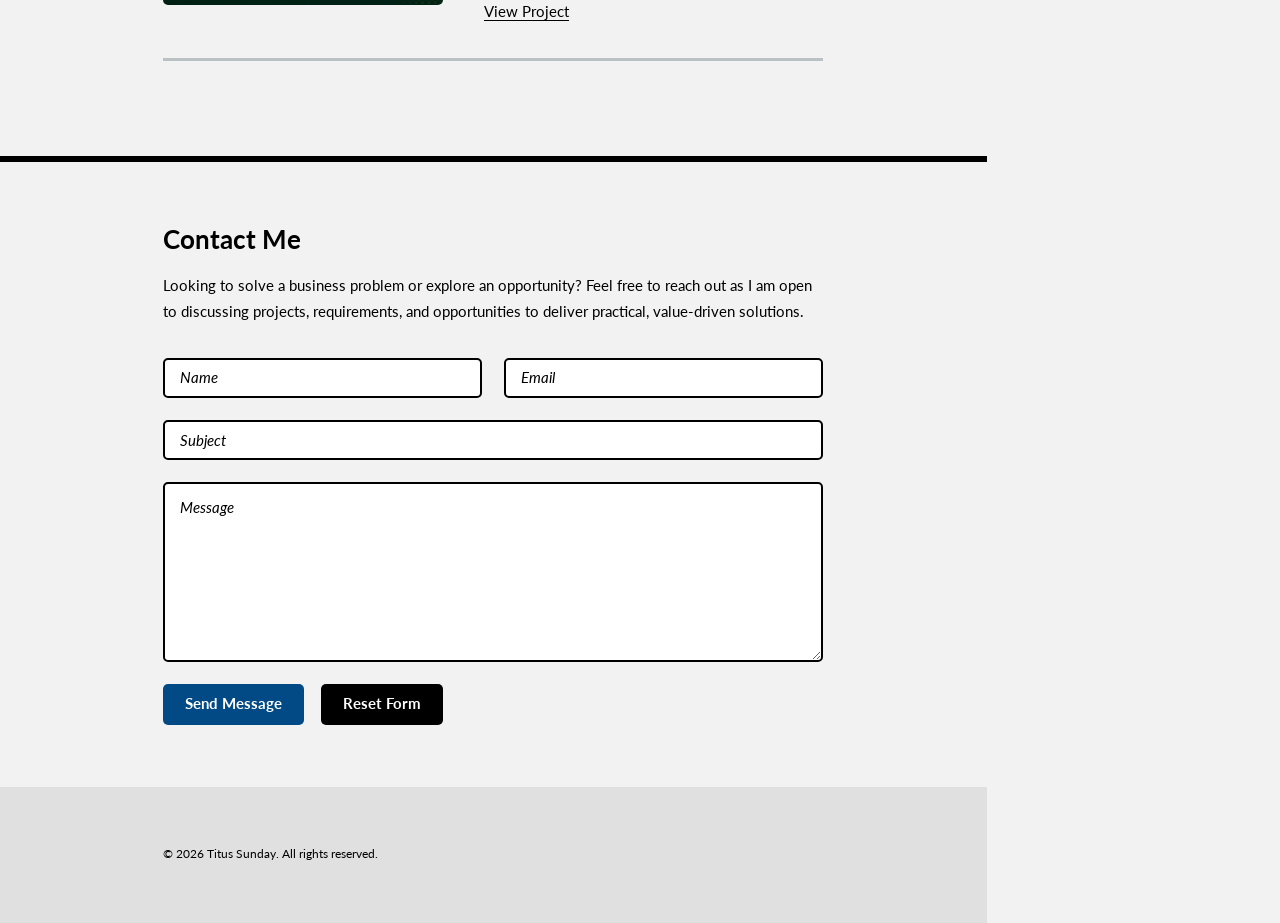
==== commit 5a3aa9b6: "Add files via upload" ====
--- a/index.html
+++ b/index.html
@@ -67,12 +67,12 @@
 									<h3>Things I can do</h3>
 									<p>A Structured Approach to Analysing Business Challenges, Improving Processes, and Turning Insights into Actionable Outcomes That Drive Better Decisions, Improve Efficiency, and Deliver Measurable Value Across Business Operations</p>
 									<ul class="feature-icons">
-										<li class="icon solid fa-lightbulb">PROBLEM SOLVING</li>
-										<li class="icon solid fa-chart-line">PROCESS & PERFORMANCE</li>
+										<li class="icon solid fa-lightbulb">PRODUCT LIFECYCLE</li>
+										<li class="icon solid fa-chart-line">PROCESS MAPPING & PERFORMANCE</li>
 										<li class="icon solid fa-sitemap">REQUIREMENTS & SOLUTIONS</li>
-										<li class="icon solid fa-database">DATA & INSIGHT</li>
+										<li class="icon solid fa-database">AGILE & SCRUM FRAMEWORK</li>
 										<li class="icon solid fa-handshake">STAKEHOLDER ENGAGEMENT</li>
-										<li class="icon solid fa-cogs">TOOLS & ENABLERS</li>
+										<li class="icon solid fa-cogs">GAP ANALYSIS</li>
                                         <li class="icon solid fa-desktop">PRESENTATION, DOCUMENTATION & REPORTING</li>
 										<li class="icon solid fa-comments">COMMUNICATION</li>									
 									</ul>
@@ -127,38 +127,6 @@
 												<h4>INSTACART SALES & CUSTOMERS ANALYSIS USING POSTGRESQL & POWER-BI</h4>
 												<p>Turning 1,000,000+ grocery orders into clear decisions on revenue, customers, and product strategy using SQL & PowerBI.</p>
 											<p> <a href="https://drive.google.com/drive/folders/1qCGXrM8o-WrYRuCwD79nSvONVGLk7OrS?usp=sharing">View Project</a></p>
-											</div>
-										</article>
-										<article>
-											<a href="#" class="image"><img src="images/pic03.jpg" alt="" /></a>
-											<div class="inner">
-												<h4>Data-Driven Insights Support</h4>
-												<p>Supported decision-making by analysing data trends and presenting actionable insights.</p>
-											<p> <a href="drive link">View Project</a></p>
-											</div>
-										</article>
-										<article>
-											<a href="#" class="image"><img src="images/pic03.jpg" alt="" /></a>
-											<div class="inner">
-												<h4>Data-Driven Insights Support</h4>
-												<p>Supported decision-making by analysing data trends and presenting actionable insights.</p>
-											<p> <a href="drive link">View Project</a></p>
-											</div>
-										</article>
-										<article>
-											<a href="#" class="image"><img src="images/pic03.jpg" alt="" /></a>
-											<div class="inner">
-												<h4>Data-Driven Insights Support</h4>
-												<p>Supported decision-making by analysing data trends and presenting actionable insights.</p>
-											<p> <a href="drive link">View Project</a></p>
-											</div>
-										</article>
-										<article>
-											<a href="#" class="image"><img src="images/pic03.jpg" alt="" /></a>
-											<div class="inner">
-												<h4>Data-Driven Insights Support</h4>
-												<p>Supported decision-making by analysing data trends and presenting actionable insights.</p>
-											<p> <a href="drive link">View Project</a></p>
 											</div>
 										</article>
 										<article>
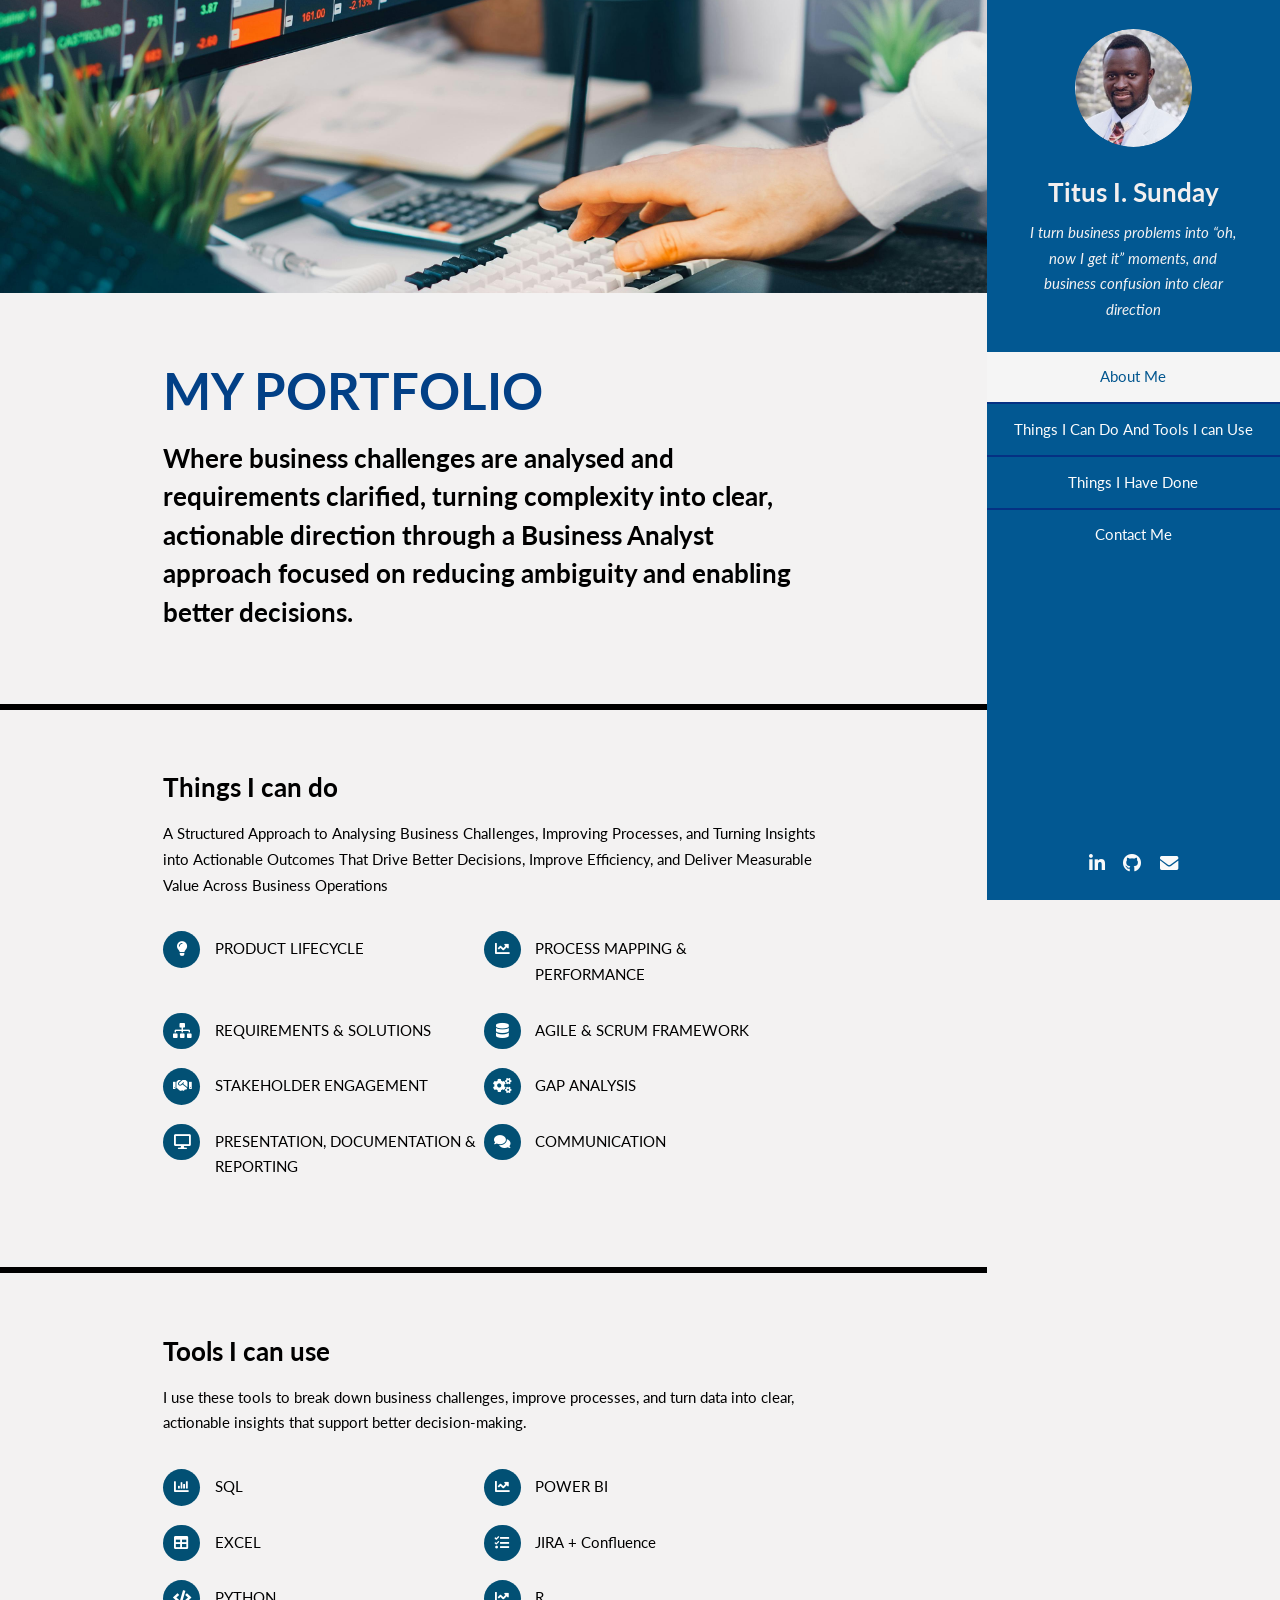
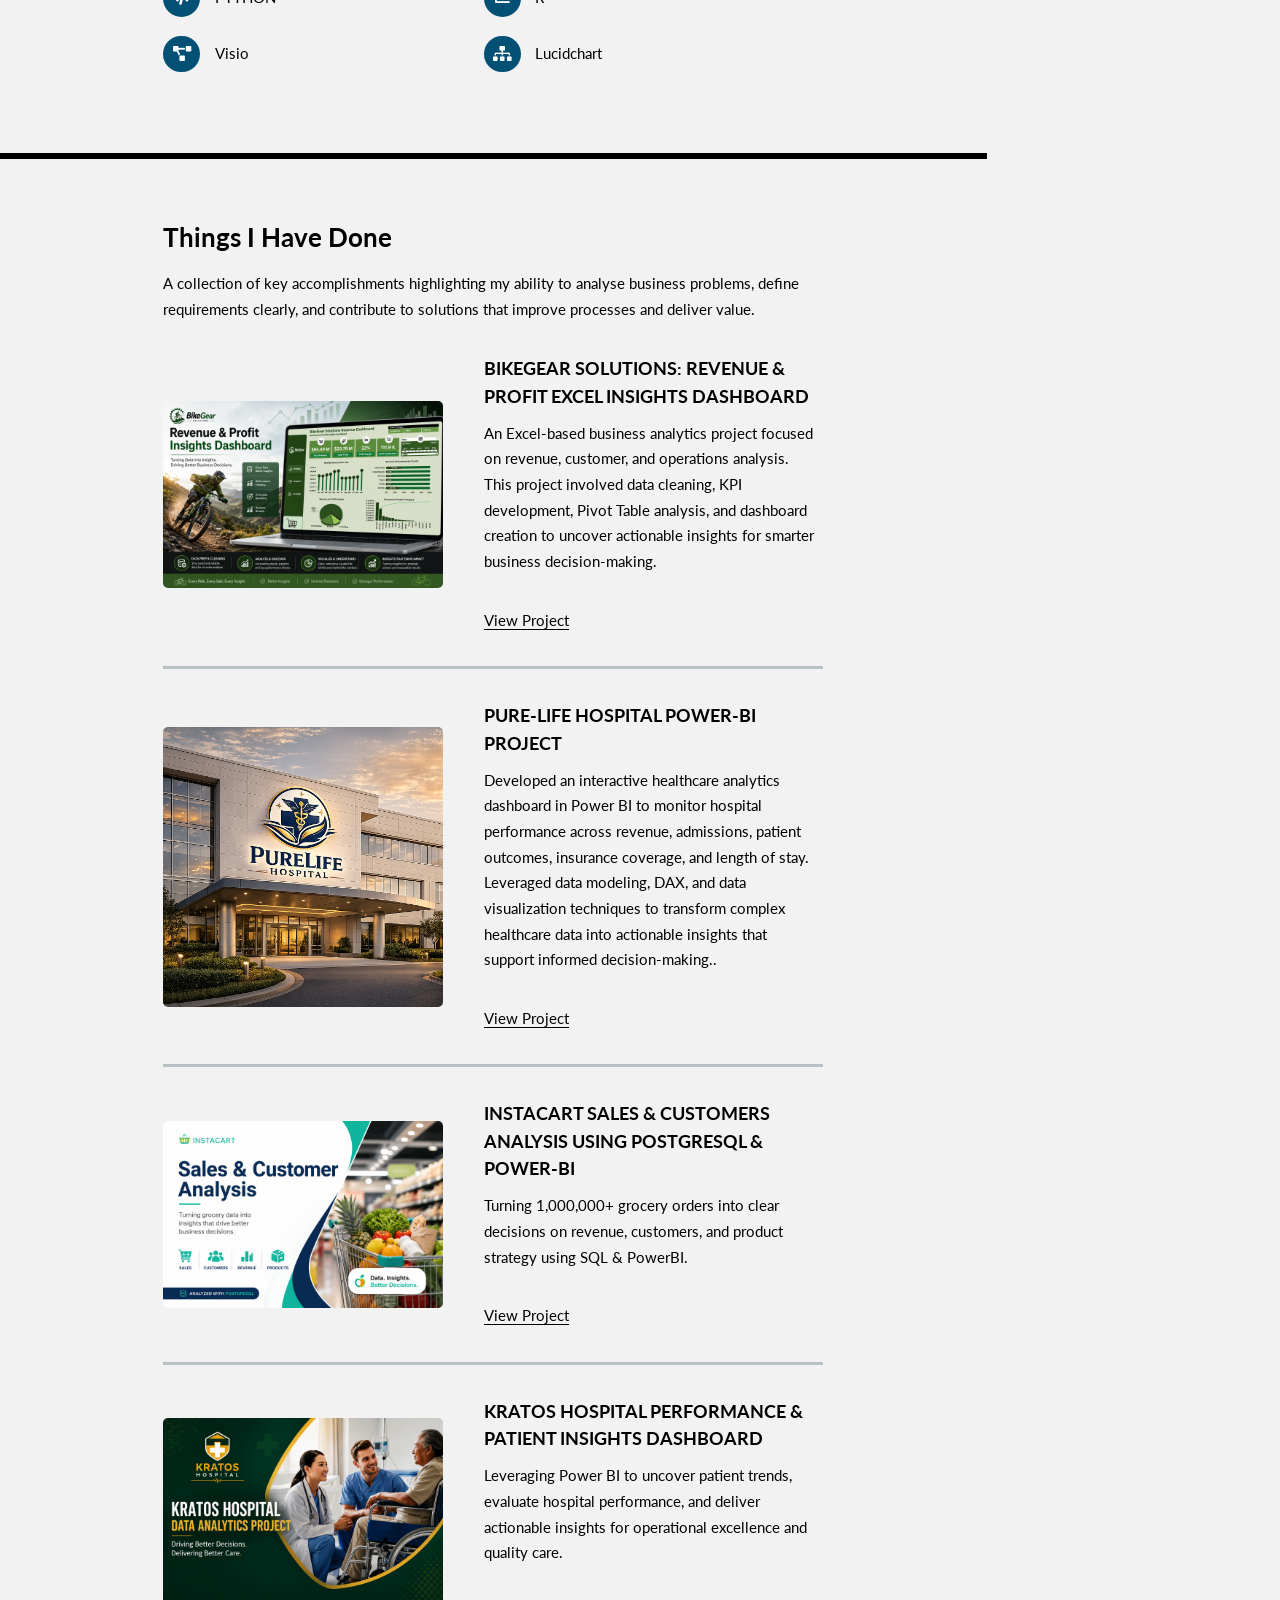
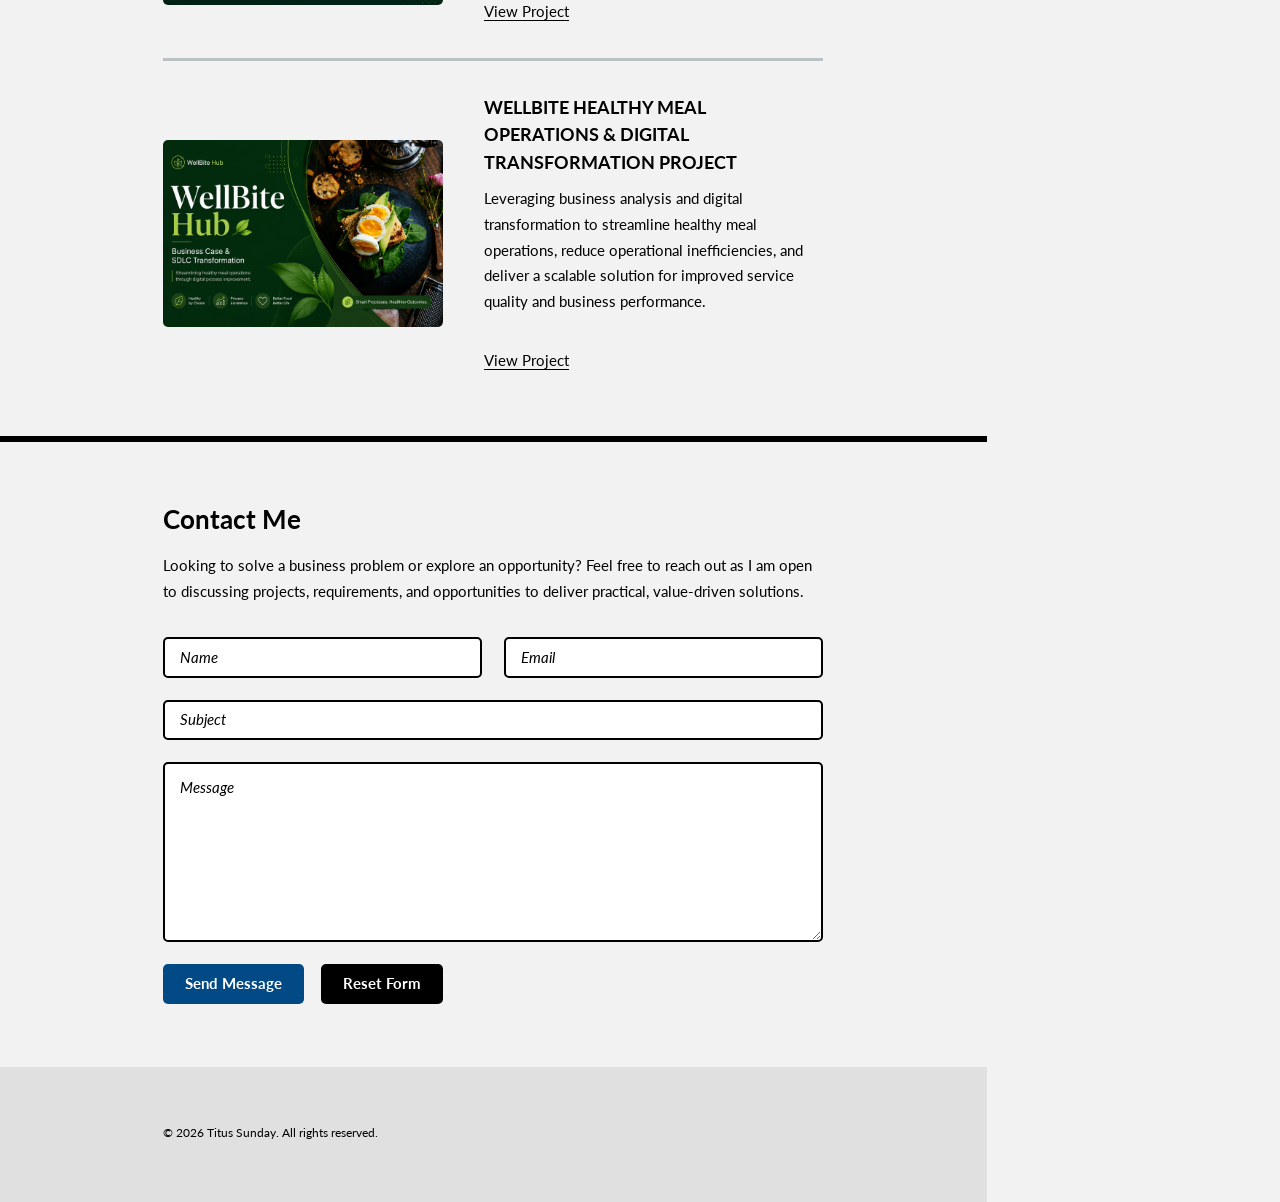
==== commit 8f82896a: "Add files via upload" ====
--- a/index.html
+++ b/index.html
@@ -139,7 +139,17 @@
 											</div>
 										</article>
 										<article>
-							</section>
+											<article>
+														<a href="https://drive.google.com/drive/folders/1tcU-JFfDxAXTbbYr03YHXlZKwXJUYi7K?usp=sharing" class="image"><img src="images/wellbite_Hub.png" alt="" /></a>
+											<div class="inner">
+												<h4>WELLBITE HEALTHY MEAL OPERATIONS & DIGITAL TRANSFORMATION PROJECT</h4>
+												<p>Leveraging business analysis and digital transformation to streamline healthy meal operations, reduce operational inefficiencies, 
+												  and deliver a scalable solution for improved service quality and business performance.</p>
+											<p> <a href="https://drive.google.com/drive/folders/1tcU-JFfDxAXTbbYr03YHXlZKwXJUYi7K?usp=sharing">View Project</a></p>
+											</div>
+										</article>
+										</article>
+										</section>
 
 						<!-- Four -->
 							<section id="four">
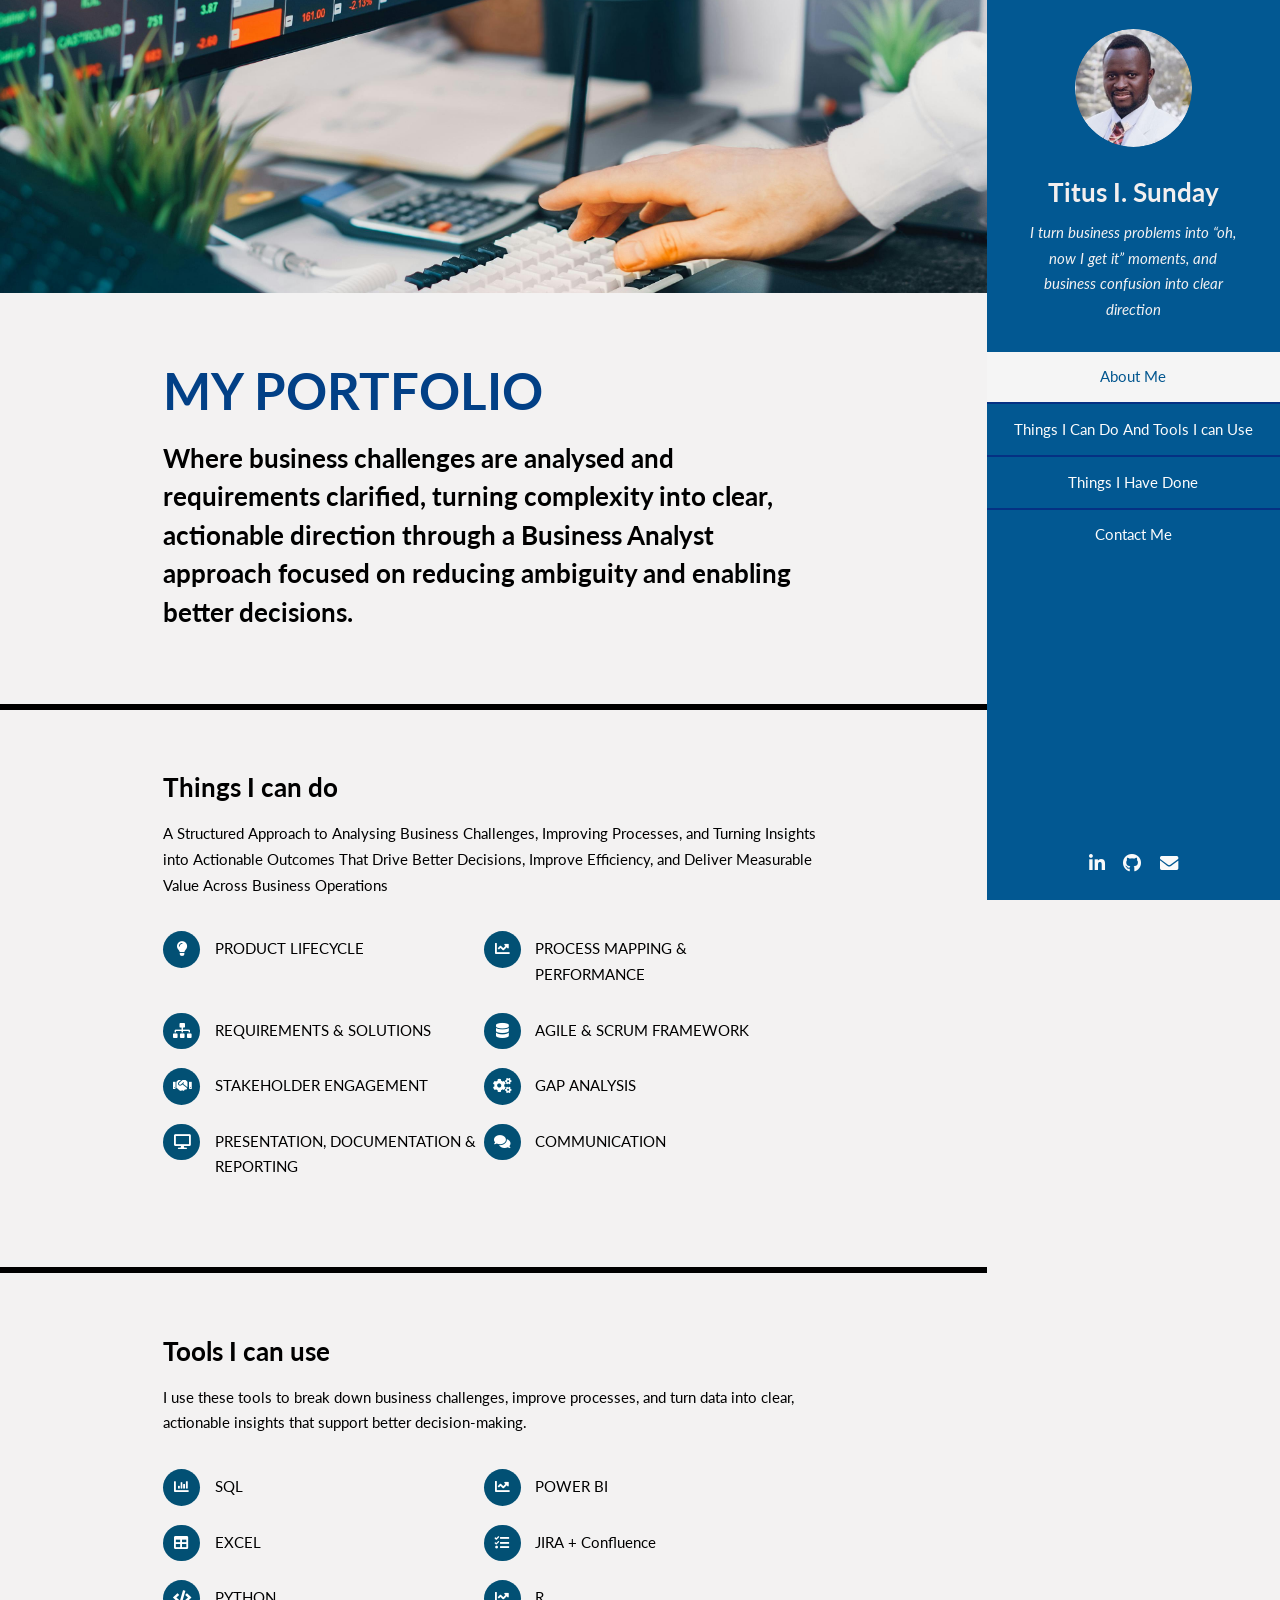
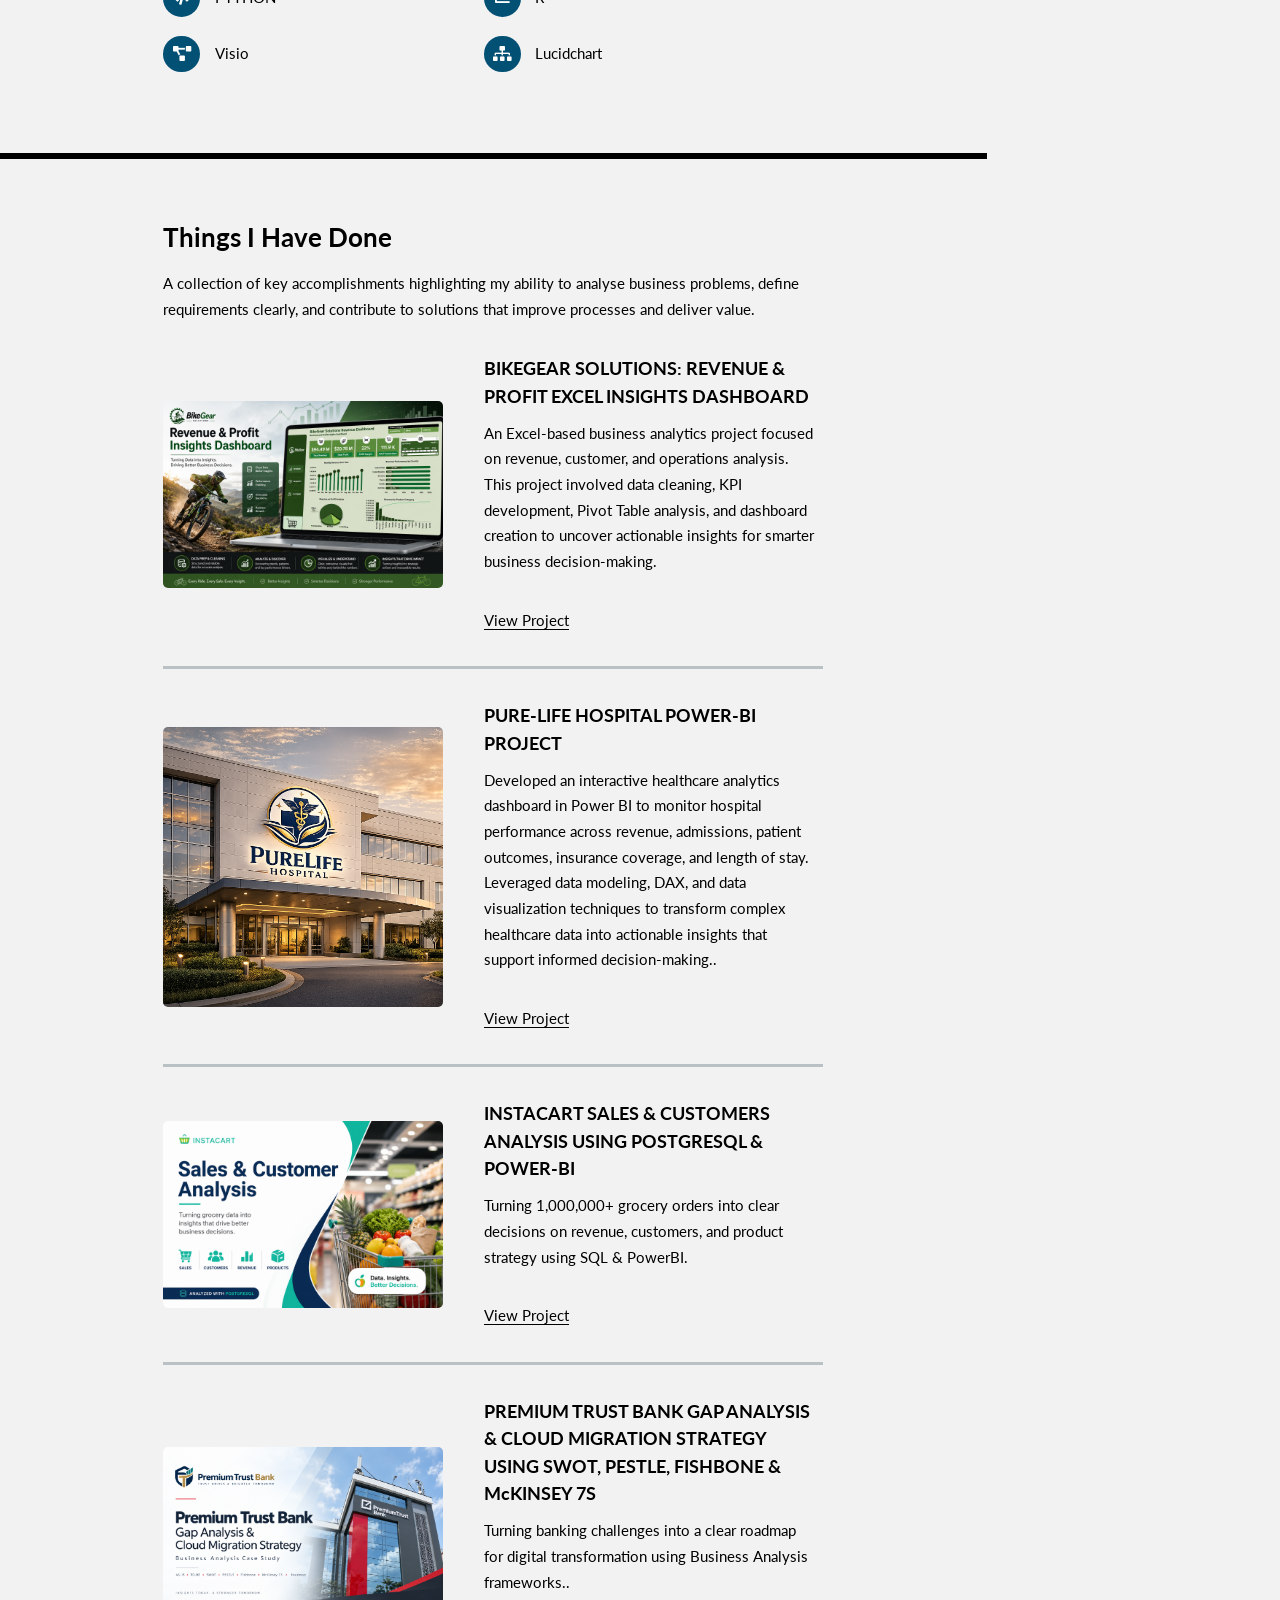
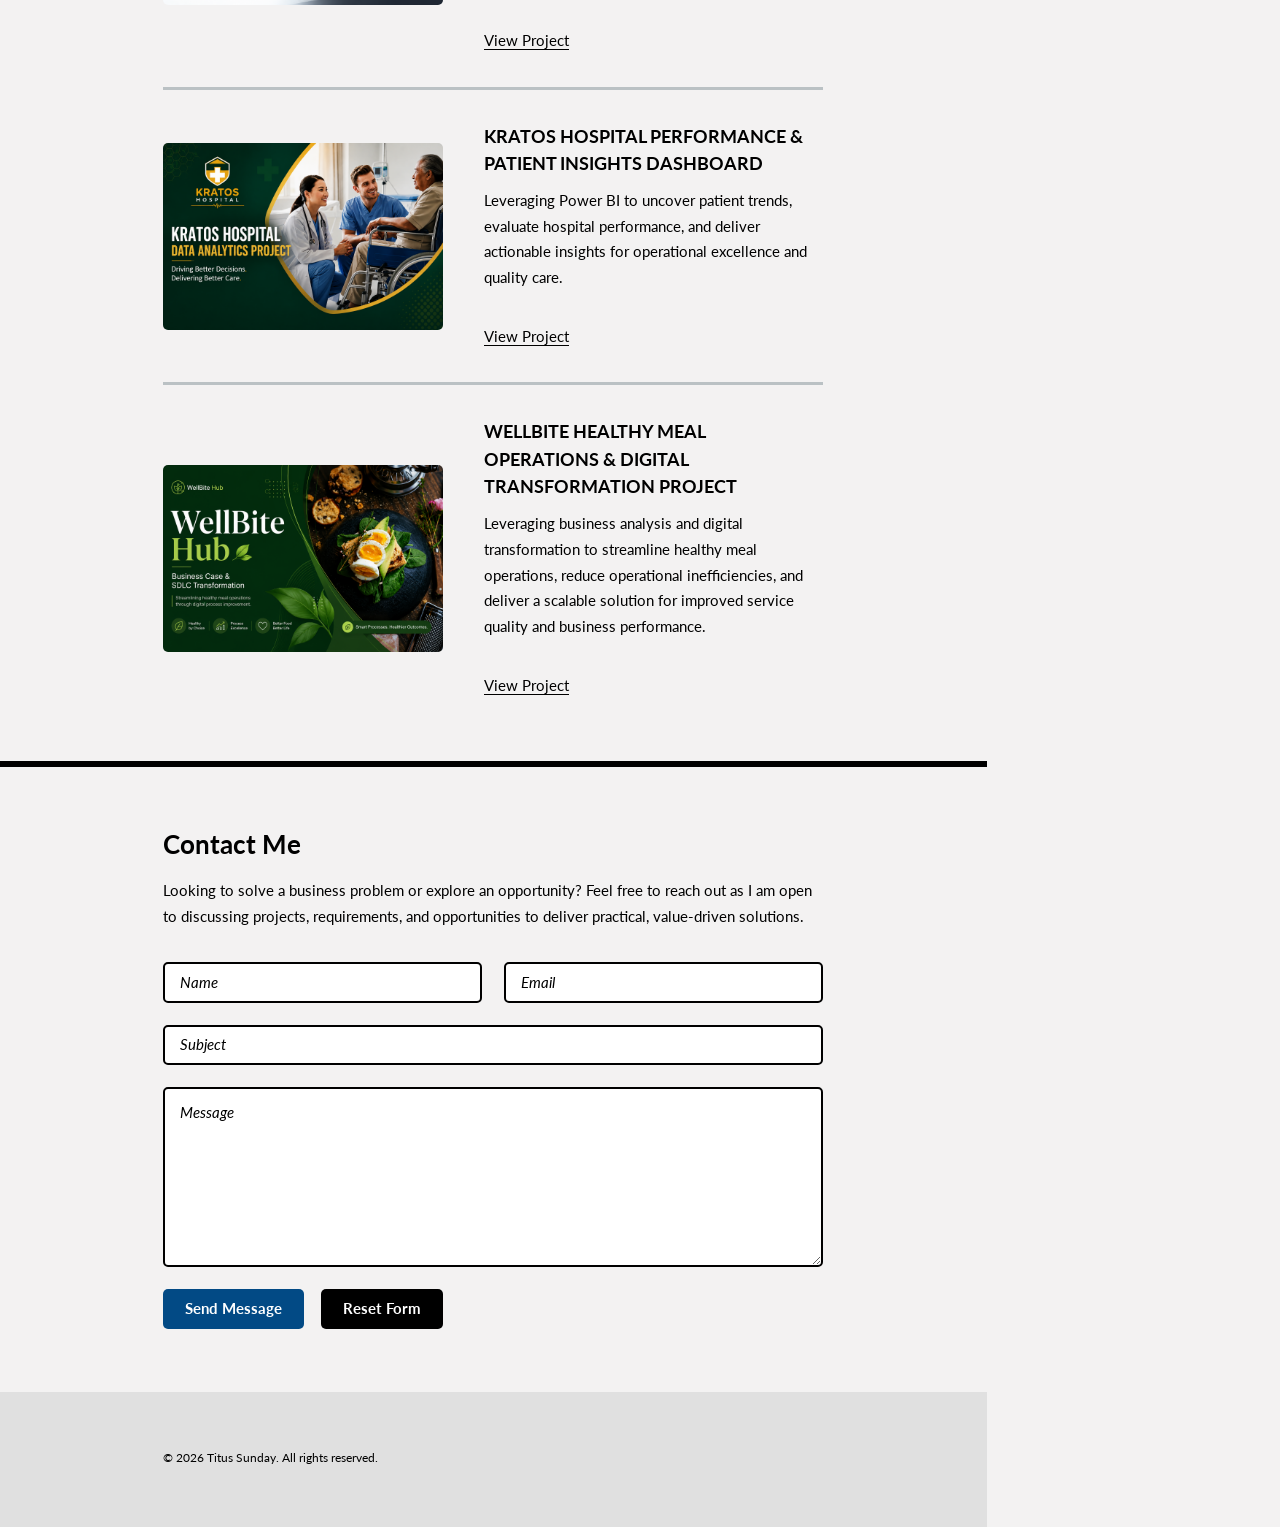
==== commit 7d1b5530: "Add files via upload" ====
--- a/index.html
+++ b/index.html
@@ -127,6 +127,14 @@
 												<h4>INSTACART SALES & CUSTOMERS ANALYSIS USING POSTGRESQL & POWER-BI</h4>
 												<p>Turning 1,000,000+ grocery orders into clear decisions on revenue, customers, and product strategy using SQL & PowerBI.</p>
 											<p> <a href="https://drive.google.com/drive/folders/1qCGXrM8o-WrYRuCwD79nSvONVGLk7OrS?usp=sharing">View Project</a></p>
+											</div>
+										</article>
+										<article>
+											<a href="https://drive.google.com/drive/folders/1CfEv-Me3K1EEJRGOsAVfYXbf6F4K34V7?usp=sharing" class="image"><img src="images/PTB Image.png" alt="" /></a>
+											<div class="inner">
+												<h4>PREMIUM TRUST BANK GAP ANALYSIS & CLOUD MIGRATION STRATEGY USING SWOT, PESTLE, FISHBONE & McKINSEY 7S </h4>
+												<p>Turning banking challenges into a clear roadmap for digital transformation using Business Analysis frameworks..</p>
+											<p> <a href="https://drive.google.com/drive/folders/1CfEv-Me3K1EEJRGOsAVfYXbf6F4K34V7?usp=sharing">View Project</a></p>
 											</div>
 										</article>
 										<article>
